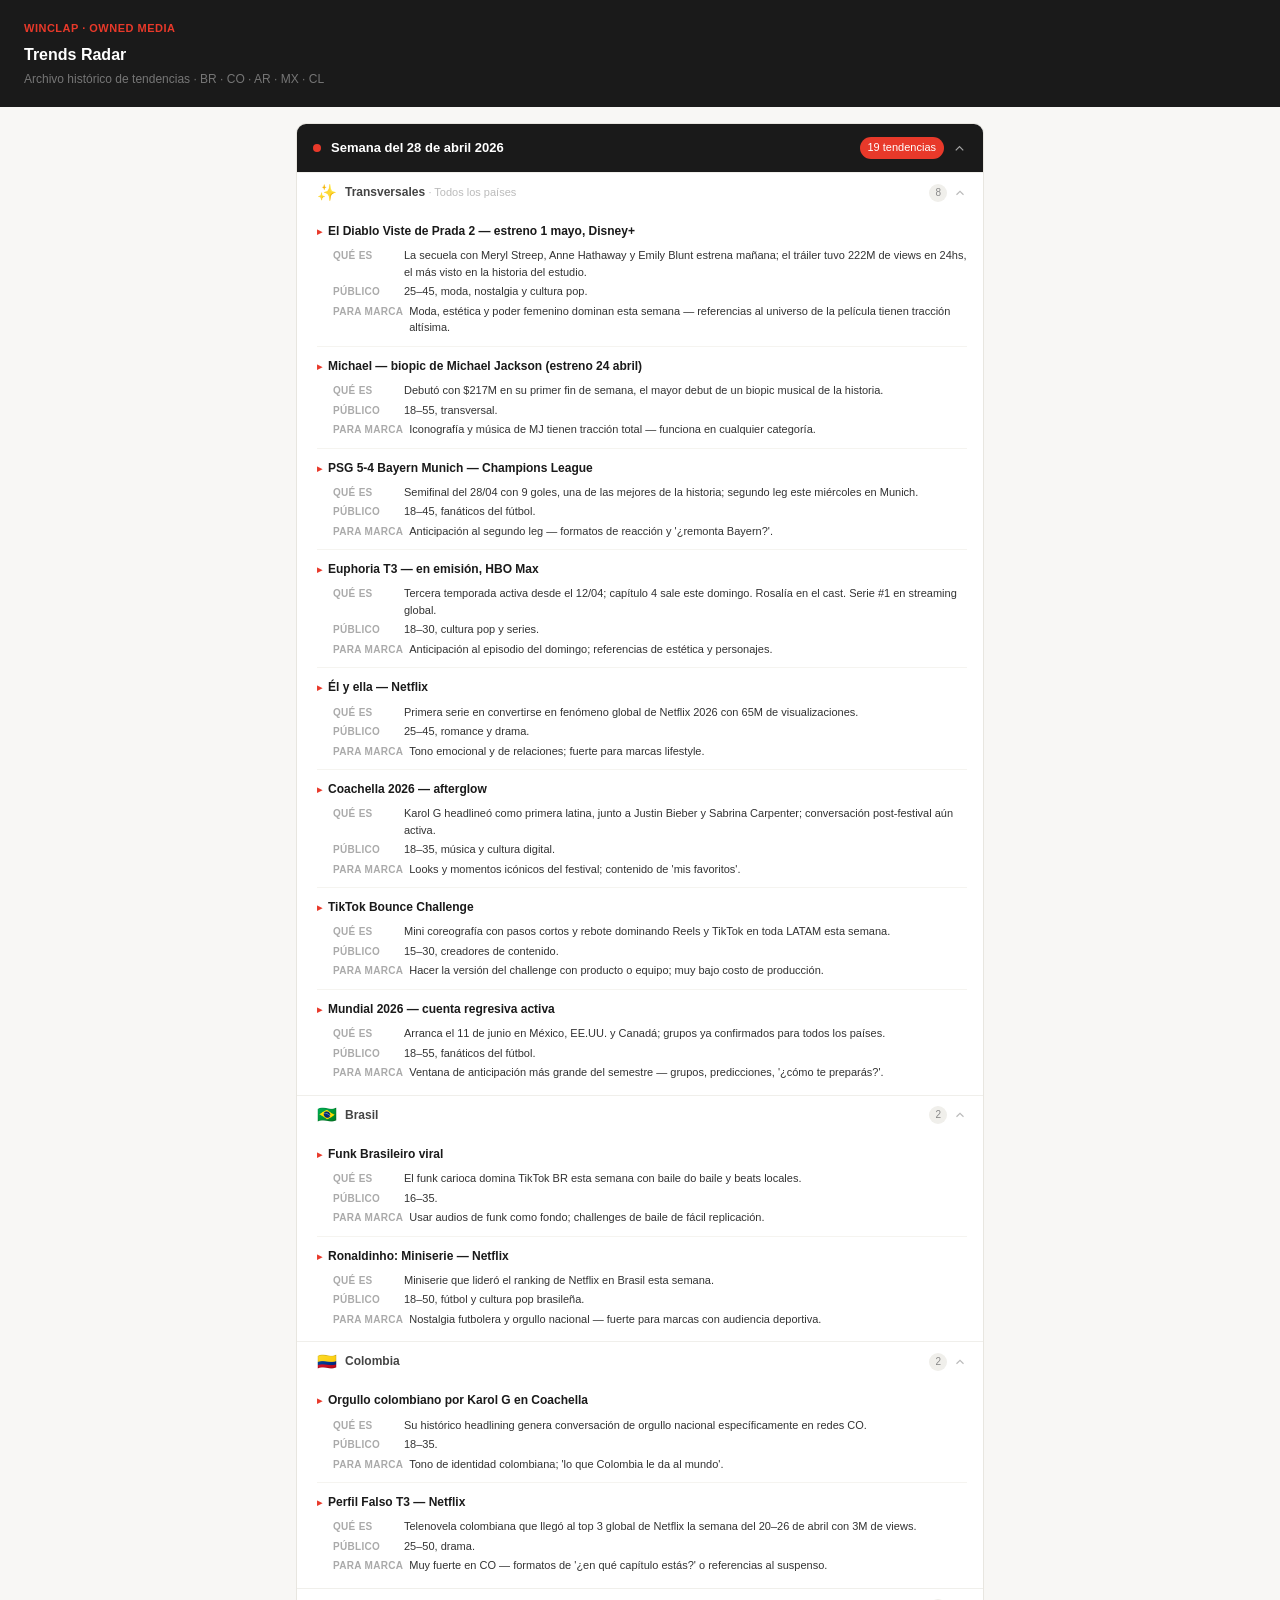
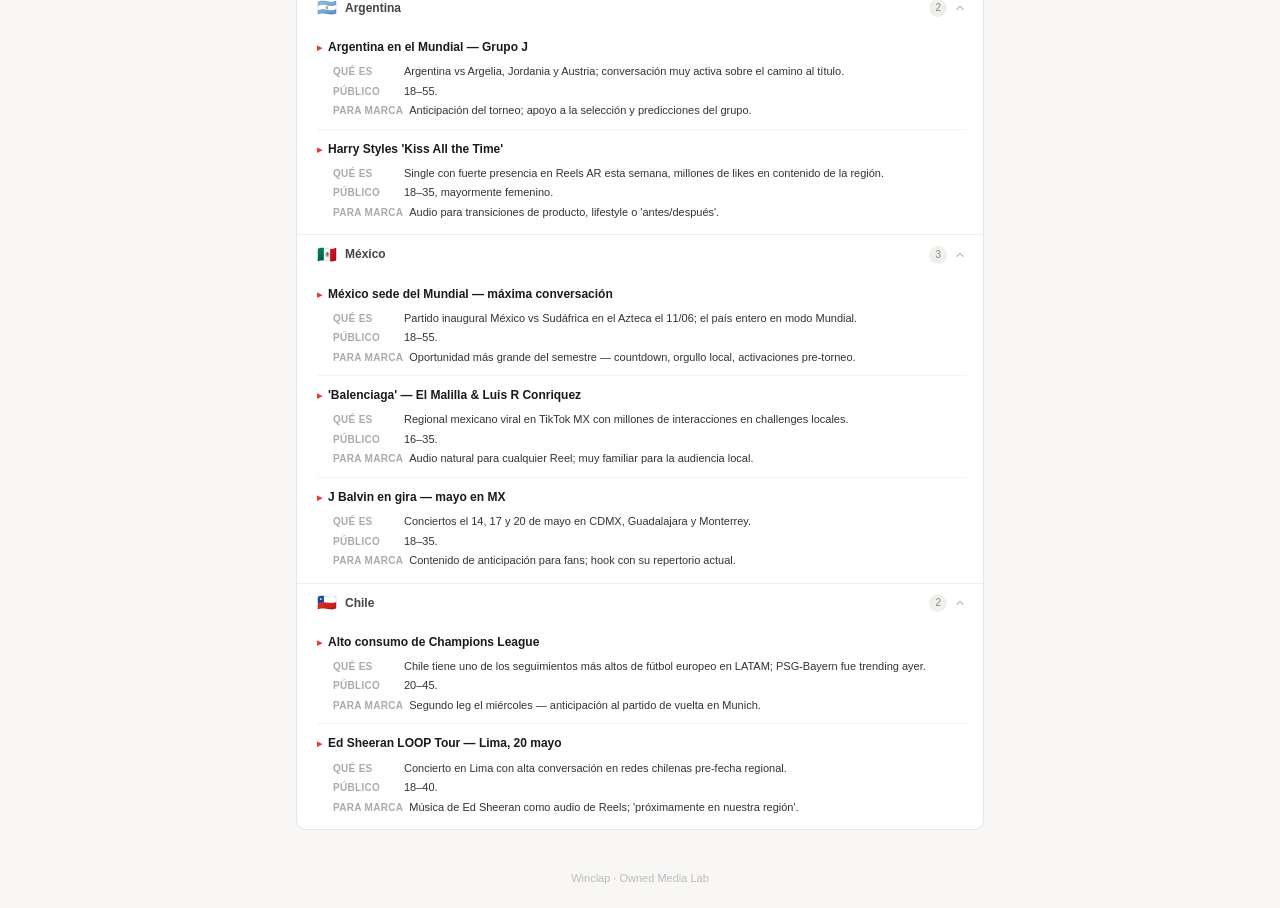
==== index.html @ 4f35e812 "Initial commit via Netlify" ====
<!DOCTYPE html>
<script type="application/json" id="cowork-artifact-meta">
{
  "name": "Owned Media Trends Radar",
  "schemaVersion": 1,
  "description": "Archivo histórico de tendencias culturales semanales por país para el equipo de Owned Media de Winclap. Se acumula semana a semana — la más reciente aparece expandida, las anteriores colapsadas."
}
</script>
<html lang="es">
<head>
<meta charset="UTF-8">
<meta name="viewport" content="width=device-width, initial-scale=1.0">
<title>Owned Media Trends Radar</title>
<style>
:root { color-scheme: light; }
* { box-sizing: border-box; margin: 0; padding: 0; }
body { font-family: -apple-system, BlinkMacSystemFont, 'Segoe UI', sans-serif; background: #f8f7f5; color: #1a1a1a; font-size: 14px; line-height: 1.6; }
.header { background: #1a1a1a; color: #fff; padding: 20px 24px 18px; }
.brand { font-size: 11px; color: #E8392A; font-weight: 600; letter-spacing: 0.5px; text-transform: uppercase; margin-bottom: 4px; }
.header h1 { font-size: 16px; font-weight: 600; }
.header-sub { font-size: 12px; color: rgba(255,255,255,0.4); margin-top: 3px; }
.container { padding: 16px; max-width: 720px; margin: 0 auto; }
.week-block { margin-bottom: 12px; border-radius: 10px; overflow: hidden; border: 1px solid #e8e6e0; background: #fff; }
.week-header { display: flex; align-items: center; justify-content: space-between; padding: 13px 16px; cursor: pointer; user-select: none; gap: 10px; }
.week-header:hover { background: #fafaf8; }
.week-header.latest { background: #1a1a1a; color: #fff; }
.week-header.latest:hover { background: #222; }
.week-left { display: flex; align-items: center; gap: 10px; }
.week-dot { width: 8px; height: 8px; border-radius: 50%; background: #E8392A; flex-shrink: 0; }
.week-dot.old { background: #ccc; }
.week-label { font-size: 13px; font-weight: 600; }
.week-label.old { color: #888; font-weight: 500; }
.week-meta { display: flex; align-items: center; gap: 8px; }
.pill { font-size: 11px; font-weight: 500; padding: 2px 8px; border-radius: 20px; background: #f0efeb; color: #666; white-space: nowrap; }
.pill.red { background: #E8392A; color: #fff; }
.chevron { width: 15px; height: 15px; transition: transform 0.2s ease; flex-shrink: 0; }
.chevron.open { transform: rotate(180deg); }
.week-body { display: none; border-top: 1px solid #f0efeb; }
.week-body.open { display: block; }
.section { border-bottom: 1px solid #f0efeb; }
.section:last-child { border-bottom: none; }
.section-header { display: flex; align-items: center; justify-content: space-between; padding: 10px 16px 10px 20px; cursor: pointer; user-select: none; gap: 10px; }
.section-header:hover { background: #fafaf8; }
.section-left { display: flex; align-items: center; gap: 8px; }
.section-icon { font-size: 16px; line-height: 1; }
.section-title { font-size: 12px; font-weight: 600; color: #444; }
.section-pill { font-size: 10px; font-weight: 500; padding: 1px 6px; border-radius: 20px; background: #f0efeb; color: #888; }
.section-chev { width: 14px; height: 14px; color: #bbb; transition: transform 0.2s ease; }
.section-chev.open { transform: rotate(180deg); }
.section-body { display: none; padding: 0 16px 4px 20px; }
.section-body.open { display: block; }
.trend { padding: 10px 0; border-bottom: 1px solid #f5f4f0; }
.trend:last-child { border-bottom: none; }
.trend-name { font-size: 12px; font-weight: 600; color: #1a1a1a; margin-bottom: 6px; display: flex; align-items: flex-start; gap: 6px; }
.trend-name::before { content: "▸"; color: #E8392A; font-size: 10px; margin-top: 2px; flex-shrink: 0; }
.trend-fields { display: flex; flex-direction: column; gap: 3px; padding-left: 16px; }
.trend-field { font-size: 11px; color: #444; line-height: 1.5; display: flex; gap: 6px; }
.trend-field .lbl { font-weight: 600; color: #aaa; white-space: nowrap; min-width: 65px; font-size: 10px; text-transform: uppercase; letter-spacing: 0.3px; padding-top: 1px; flex-shrink: 0; }
.trend-field .val { color: #333; }
.footer { text-align: center; padding: 12px 16px 20px; color: #bbb; font-size: 11px; }
</style>
</head>
<body>
<div class="header">
  <div class="brand">Winclap · Owned Media</div>
  <h1>Trends Radar</h1>
  <div class="header-sub">Archivo histórico de tendencias · BR · CO · AR · MX · CL</div>
</div>
<div class="container" id="root"></div>
<div class="footer">Winclap · Owned Media Lab</div>
<script>
const WEEKS = [
  {
    id: "2026-04-28",
    label: "Semana del 28 de abril 2026",
    sections: [
      {
        id: "transversal", icon: "✨", title: "Transversales", subtitle: "Todos los países",
        trends: [
          { name: "El Diablo Viste de Prada 2 — estreno 1 mayo, Disney+", que_es: "La secuela con Meryl Streep, Anne Hathaway y Emily Blunt estrena mañana; el tráiler tuvo 222M de views en 24hs, el más visto en la historia del estudio.", publico: "25–45, moda, nostalgia y cultura pop.", para_marca: "Moda, estética y poder femenino dominan esta semana — referencias al universo de la película tienen tracción altísima." },
          { name: "Michael — biopic de Michael Jackson (estreno 24 abril)", que_es: "Debutó con $217M en su primer fin de semana, el mayor debut de un biopic musical de la historia.", publico: "18–55, transversal.", para_marca: "Iconografía y música de MJ tienen tracción total — funciona en cualquier categoría." },
          { name: "PSG 5-4 Bayern Munich — Champions League", que_es: "Semifinal del 28/04 con 9 goles, una de las mejores de la historia; segundo leg este miércoles en Munich.", publico: "18–45, fanáticos del fútbol.", para_marca: "Anticipación al segundo leg — formatos de reacción y '¿remonta Bayern?'." },
          { name: "Euphoria T3 — en emisión, HBO Max", que_es: "Tercera temporada activa desde el 12/04; capítulo 4 sale este domingo. Rosalía en el cast. Serie #1 en streaming global.", publico: "18–30, cultura pop y series.", para_marca: "Anticipación al episodio del domingo; referencias de estética y personajes." },
          { name: "Él y ella — Netflix", que_es: "Primera serie en convertirse en fenómeno global de Netflix 2026 con 65M de visualizaciones.", publico: "25–45, romance y drama.", para_marca: "Tono emocional y de relaciones; fuerte para marcas lifestyle." },
          { name: "Coachella 2026 — afterglow", que_es: "Karol G headlineó como primera latina, junto a Justin Bieber y Sabrina Carpenter; conversación post-festival aún activa.", publico: "18–35, música y cultura digital.", para_marca: "Looks y momentos icónicos del festival; contenido de 'mis favoritos'." },
          { name: "TikTok Bounce Challenge", que_es: "Mini coreografía con pasos cortos y rebote dominando Reels y TikTok en toda LATAM esta semana.", publico: "15–30, creadores de contenido.", para_marca: "Hacer la versión del challenge con producto o equipo; muy bajo costo de producción." },
          { name: "Mundial 2026 — cuenta regresiva activa", que_es: "Arranca el 11 de junio en México, EE.UU. y Canadá; grupos ya confirmados para todos los países.", publico: "18–55, fanáticos del fútbol.", para_marca: "Ventana de anticipación más grande del semestre — grupos, predicciones, '¿cómo te preparás?'." }
        ]
      },
      {
        id: "br", icon: "🇧🇷", title: "Brasil",
        trends: [
          { name: "Funk Brasileiro viral", que_es: "El funk carioca domina TikTok BR esta semana con baile do baile y beats locales.", publico: "16–35.", para_marca: "Usar audios de funk como fondo; challenges de baile de fácil replicación." },
          { name: "Ronaldinho: Miniserie — Netflix", que_es: "Miniserie que lideró el ranking de Netflix en Brasil esta semana.", publico: "18–50, fútbol y cultura pop brasileña.", para_marca: "Nostalgia futbolera y orgullo nacional — fuerte para marcas con audiencia deportiva." }
        ]
      },
      {
        id: "co", icon: "🇨🇴", title: "Colombia",
        trends: [
          { name: "Orgullo colombiano por Karol G en Coachella", que_es: "Su histórico headlining genera conversación de orgullo nacional específicamente en redes CO.", publico: "18–35.", para_marca: "Tono de identidad colombiana; 'lo que Colombia le da al mundo'." },
          { name: "Perfil Falso T3 — Netflix", que_es: "Telenovela colombiana que llegó al top 3 global de Netflix la semana del 20–26 de abril con 3M de views.", publico: "25–50, drama.", para_marca: "Muy fuerte en CO — formatos de '¿en qué capítulo estás?' o referencias al suspenso." }
        ]
      },
      {
        id: "ar", icon: "🇦🇷", title: "Argentina",
        trends: [
          { name: "Argentina en el Mundial — Grupo J", que_es: "Argentina vs Argelia, Jordania y Austria; conversación muy activa sobre el camino al título.", publico: "18–55.", para_marca: "Anticipación del torneo; apoyo a la selección y predicciones del grupo." },
          { name: "Harry Styles 'Kiss All the Time'", que_es: "Single con fuerte presencia en Reels AR esta semana, millones de likes en contenido de la región.", publico: "18–35, mayormente femenino.", para_marca: "Audio para transiciones de producto, lifestyle o 'antes/después'." }
        ]
      },
      {
        id: "mx", icon: "🇲🇽", title: "México",
        trends: [
          { name: "México sede del Mundial — máxima conversación", que_es: "Partido inaugural México vs Sudáfrica en el Azteca el 11/06; el país entero en modo Mundial.", publico: "18–55.", para_marca: "Oportunidad más grande del semestre — countdown, orgullo local, activaciones pre-torneo." },
          { name: "'Balenciaga' — El Malilla & Luis R Conriquez", que_es: "Regional mexicano viral en TikTok MX con millones de interacciones en challenges locales.", publico: "16–35.", para_marca: "Audio natural para cualquier Reel; muy familiar para la audiencia local." },
          { name: "J Balvin en gira — mayo en MX", que_es: "Conciertos el 14, 17 y 20 de mayo en CDMX, Guadalajara y Monterrey.", publico: "18–35.", para_marca: "Contenido de anticipación para fans; hook con su repertorio actual." }
        ]
      },
      {
        id: "cl", icon: "🇨🇱", title: "Chile",
        trends: [
          { name: "Alto consumo de Champions League", que_es: "Chile tiene uno de los seguimientos más altos de fútbol europeo en LATAM; PSG-Bayern fue trending ayer.", publico: "20–45.", para_marca: "Segundo leg el miércoles — anticipación al partido de vuelta en Munich." },
          { name: "Ed Sheeran LOOP Tour — Lima, 20 mayo", que_es: "Concierto en Lima con alta conversación en redes chilenas pre-fecha regional.", publico: "18–40.", para_marca: "Música de Ed Sheeran como audio de Reels; 'próximamente en nuestra región'." }
        ]
      }
    ]
  }
];

function countTrends(week) {
  return week.sections.reduce((sum, s) => sum + s.trends.length, 0);
}

function renderTrend(t) {
  return `<div class="trend">
    <div class="trend-name">${t.name}</div>
    <div class="trend-fields">
      <div class="trend-field"><span class="lbl">Qué es</span><span class="val">${t.que_es}</span></div>
      <div class="trend-field"><span class="lbl">Público</span><span class="val">${t.publico}</span></div>
      <div class="trend-field"><span class="lbl">Para marca</span><span class="val">${t.para_marca}</span></div>
    </div>
  </div>`;
}

function renderSection(s, wid, isLatest) {
  const sid = `s-${wid}-${s.id}`;
  const openByDefault = isLatest;
  return `<div class="section">
    <div class="section-header" onclick="toggleSec('${sid}')">
      <div class="section-left">
        <span class="section-icon">${s.icon}</span>
        <span class="section-title">${s.title}${s.subtitle ? ' <span style="color:#bbb;font-weight:400;font-size:11px">· ' + s.subtitle + '</span>' : ''}</span>
      </div>
      <div style="display:flex;align-items:center;gap:6px">
        <span class="section-pill">${s.trends.length}</span>
        <svg class="section-chev${openByDefault ? ' open' : ''}" id="sc-${sid}" viewBox="0 0 24 24" fill="none" stroke="currentColor" stroke-width="2"><polyline points="6 9 12 15 18 9"/></svg>
      </div>
    </div>
    <div class="section-body${openByDefault ? ' open' : ''}" id="sb-${sid}">${s.trends.map(renderTrend).join('')}</div>
  </div>`;
}

function renderWeek(week, isLatest) {
  const total = countTrends(week);
  const wid = week.id;
  return `<div class="week-block">
    <div class="week-header${isLatest ? ' latest' : ''}" onclick="toggleWeek('${wid}')">
      <div class="week-left">
        <div class="week-dot${isLatest ? '' : ' old'}"></div>
        <span class="week-label${isLatest ? '' : ' old'}">${week.label}</span>
      </div>
      <div class="week-meta">
        <span class="pill${isLatest ? ' red' : ''}">${total} tendencias</span>
        <svg class="chevron${isLatest ? ' open' : ''}" id="wc-${wid}" viewBox="0 0 24 24" fill="none" stroke="currentColor" stroke-width="2" style="color:${isLatest ? 'rgba(255,255,255,0.6)' : '#aaa'}"><polyline points="6 9 12 15 18 9"/></svg>
      </div>
    </div>
    <div class="week-body${isLatest ? ' open' : ''}" id="wb-${wid}">
      ${week.sections.map(s => renderSection(s, wid, isLatest)).join('')}
    </div>
  </div>`;
}

document.getElementById('root').innerHTML = WEEKS.map((w, i) => renderWeek(w, i === 0)).join('');

function toggleWeek(wid) {
  const body = document.getElementById('wb-' + wid);
  const chev = document.getElementById('wc-' + wid);
  const isOpen = body.classList.contains('open');
  body.classList.toggle('open', !isOpen);
  chev.classList.toggle('open', !isOpen);
}

function toggleSec(sid) {
  const body = document.getElementById('sb-' + sid);
  const chev = document.getElementById('sc-' + sid);
  const isOpen = body.classList.contains('open');
  body.classList.toggle('open', !isOpen);
  chev.classList.toggle('open', !isOpen);
}
</script>
</body>
</html>
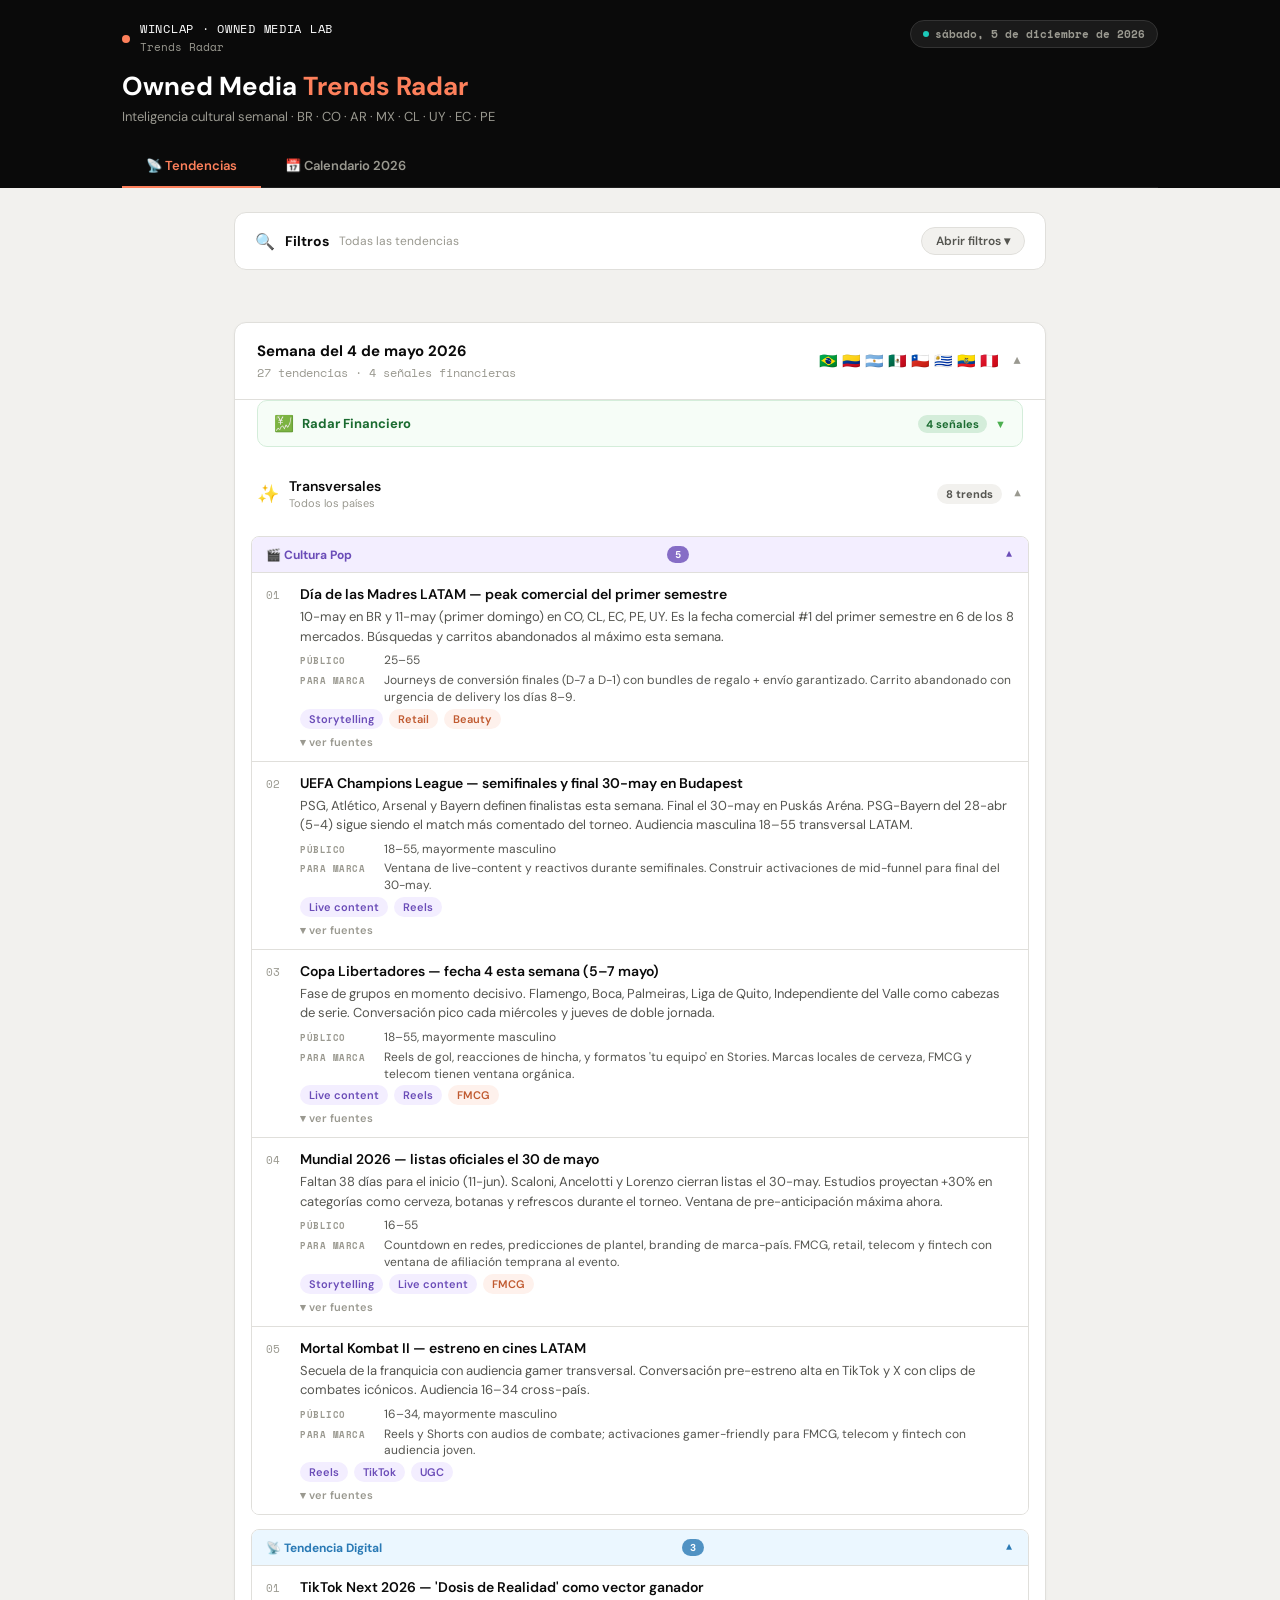
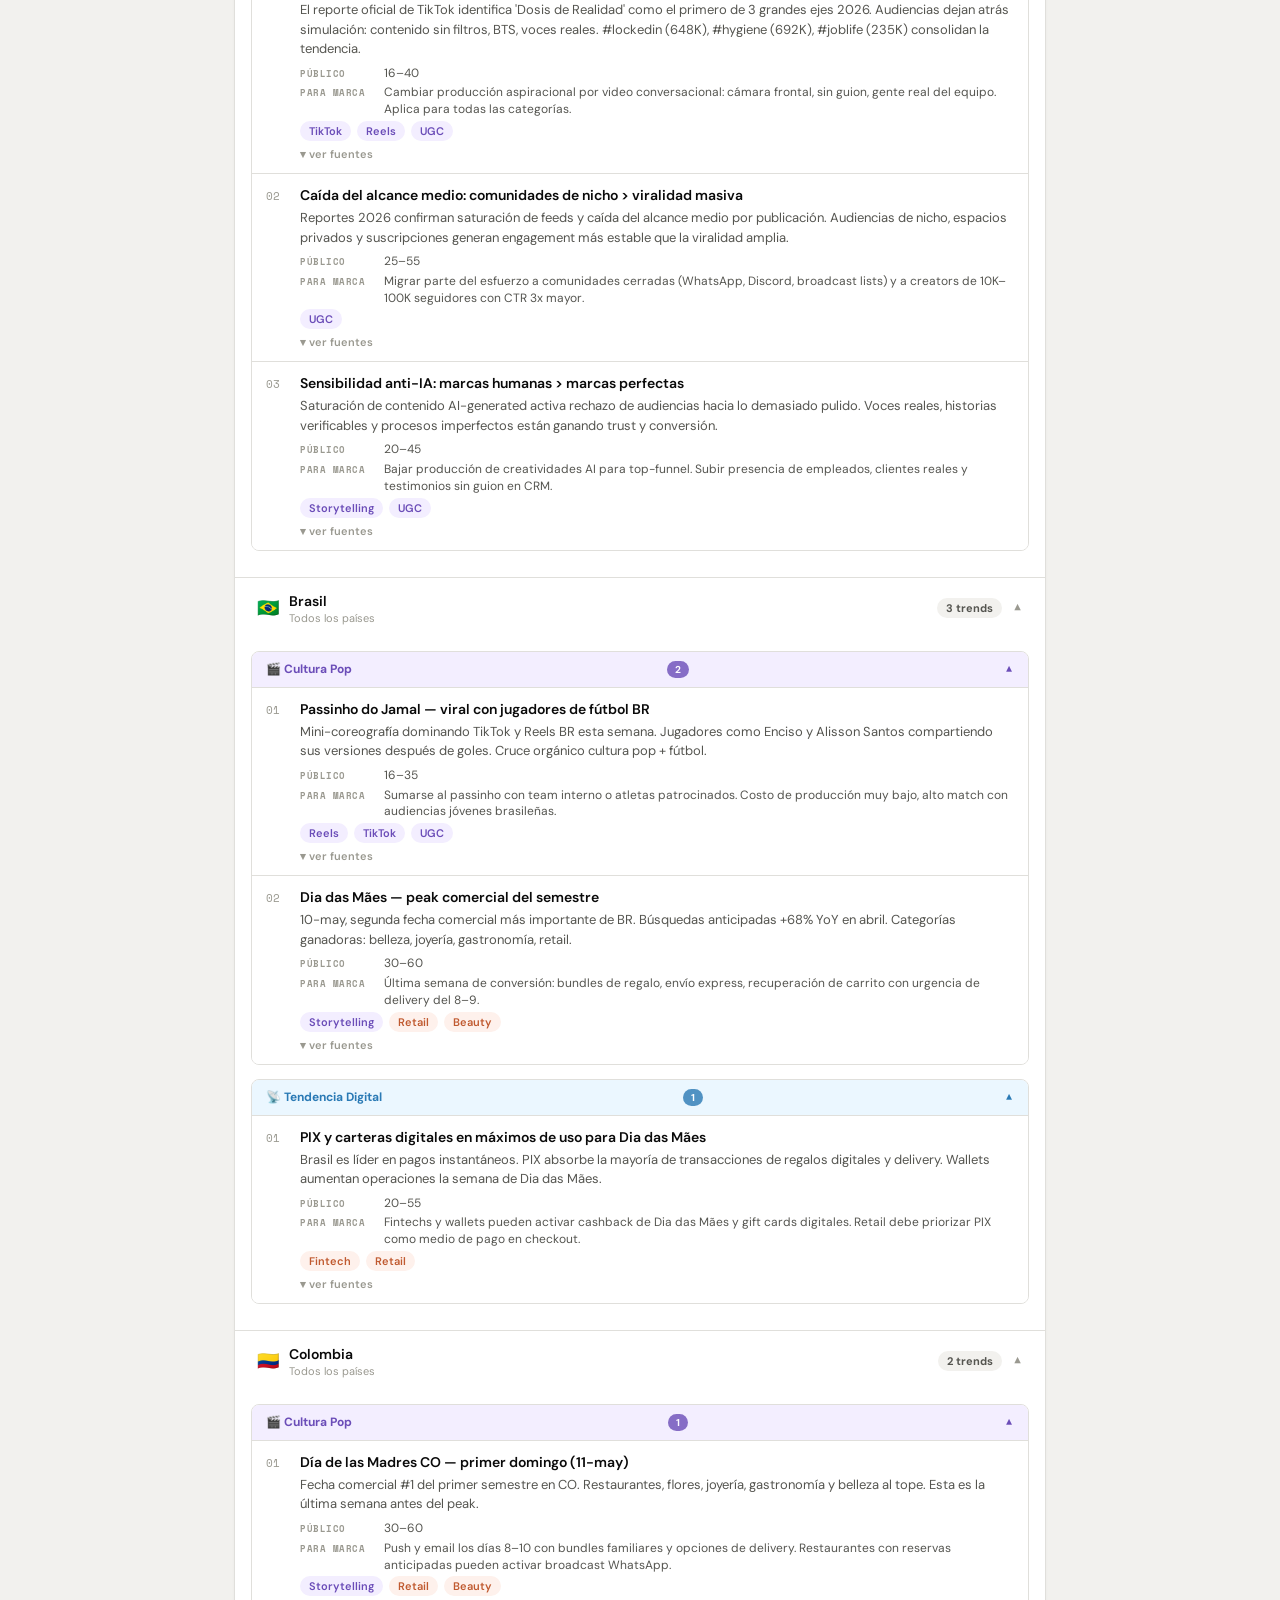
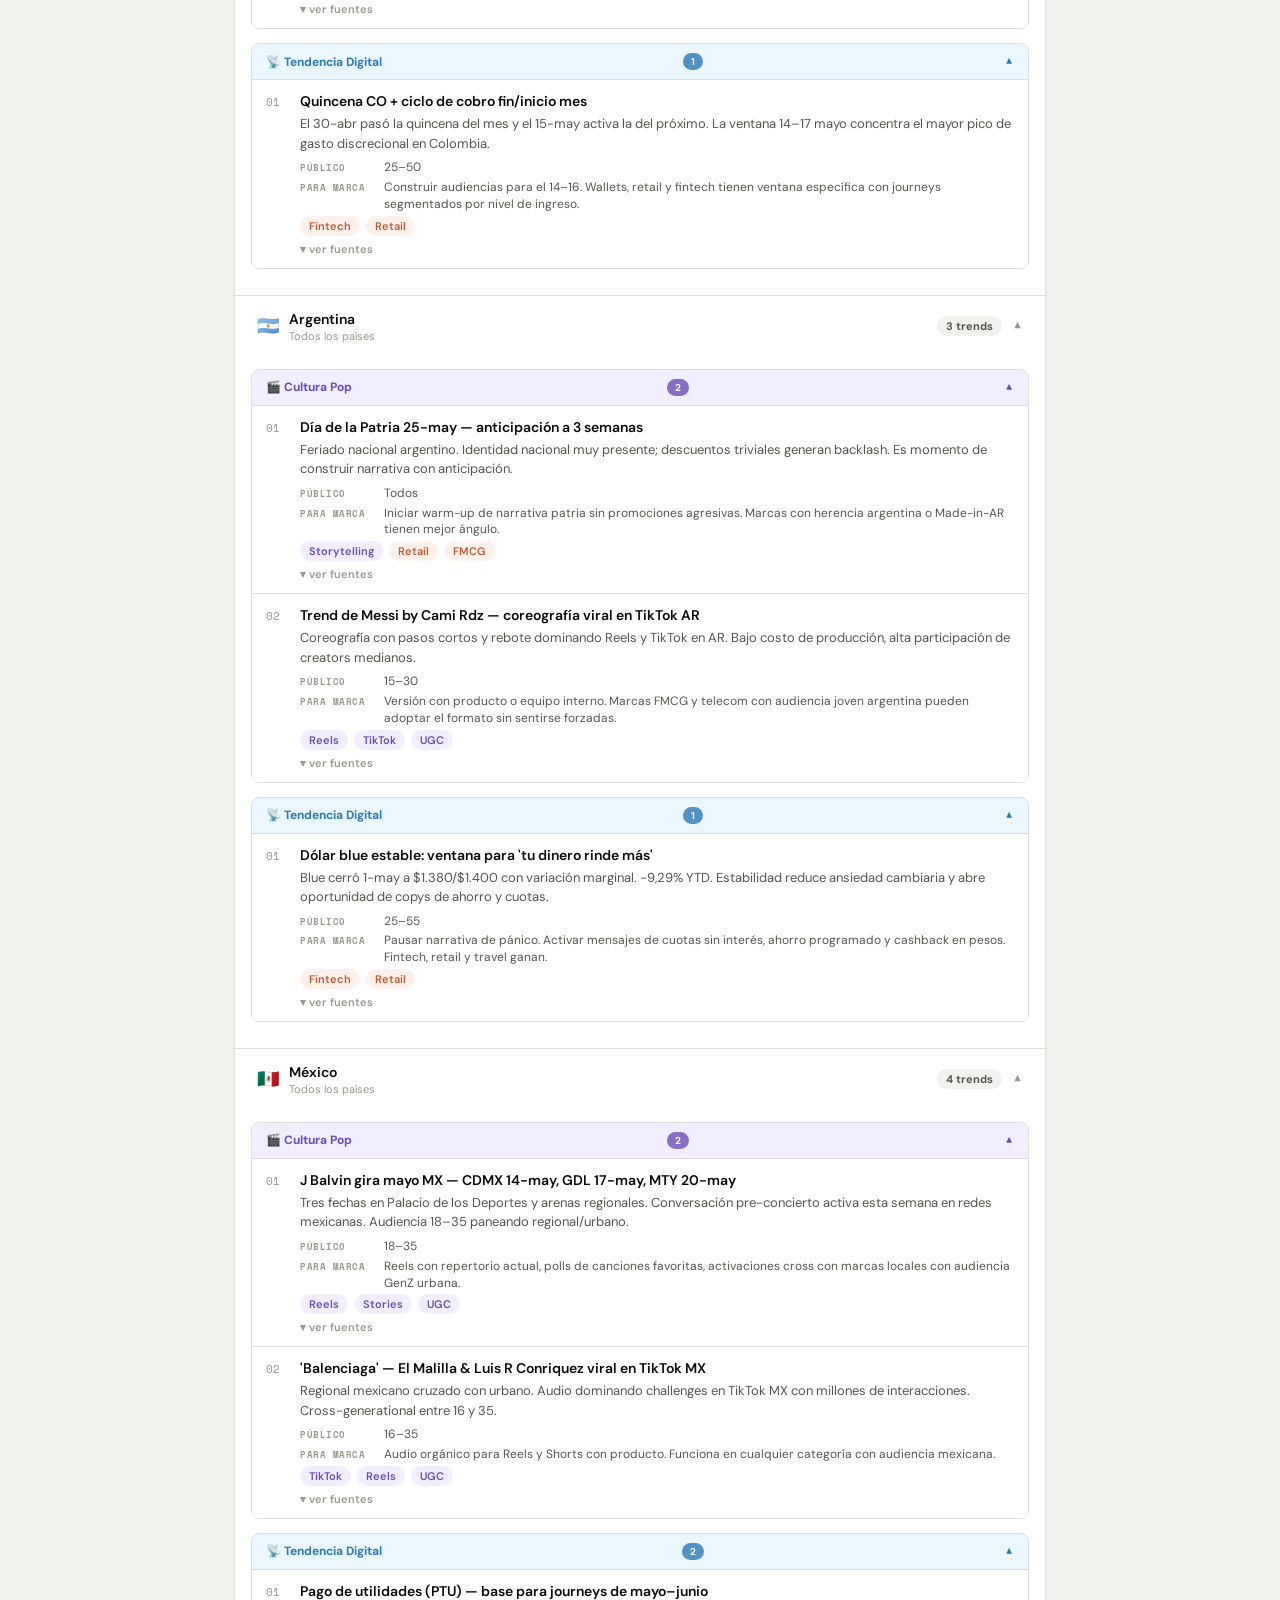
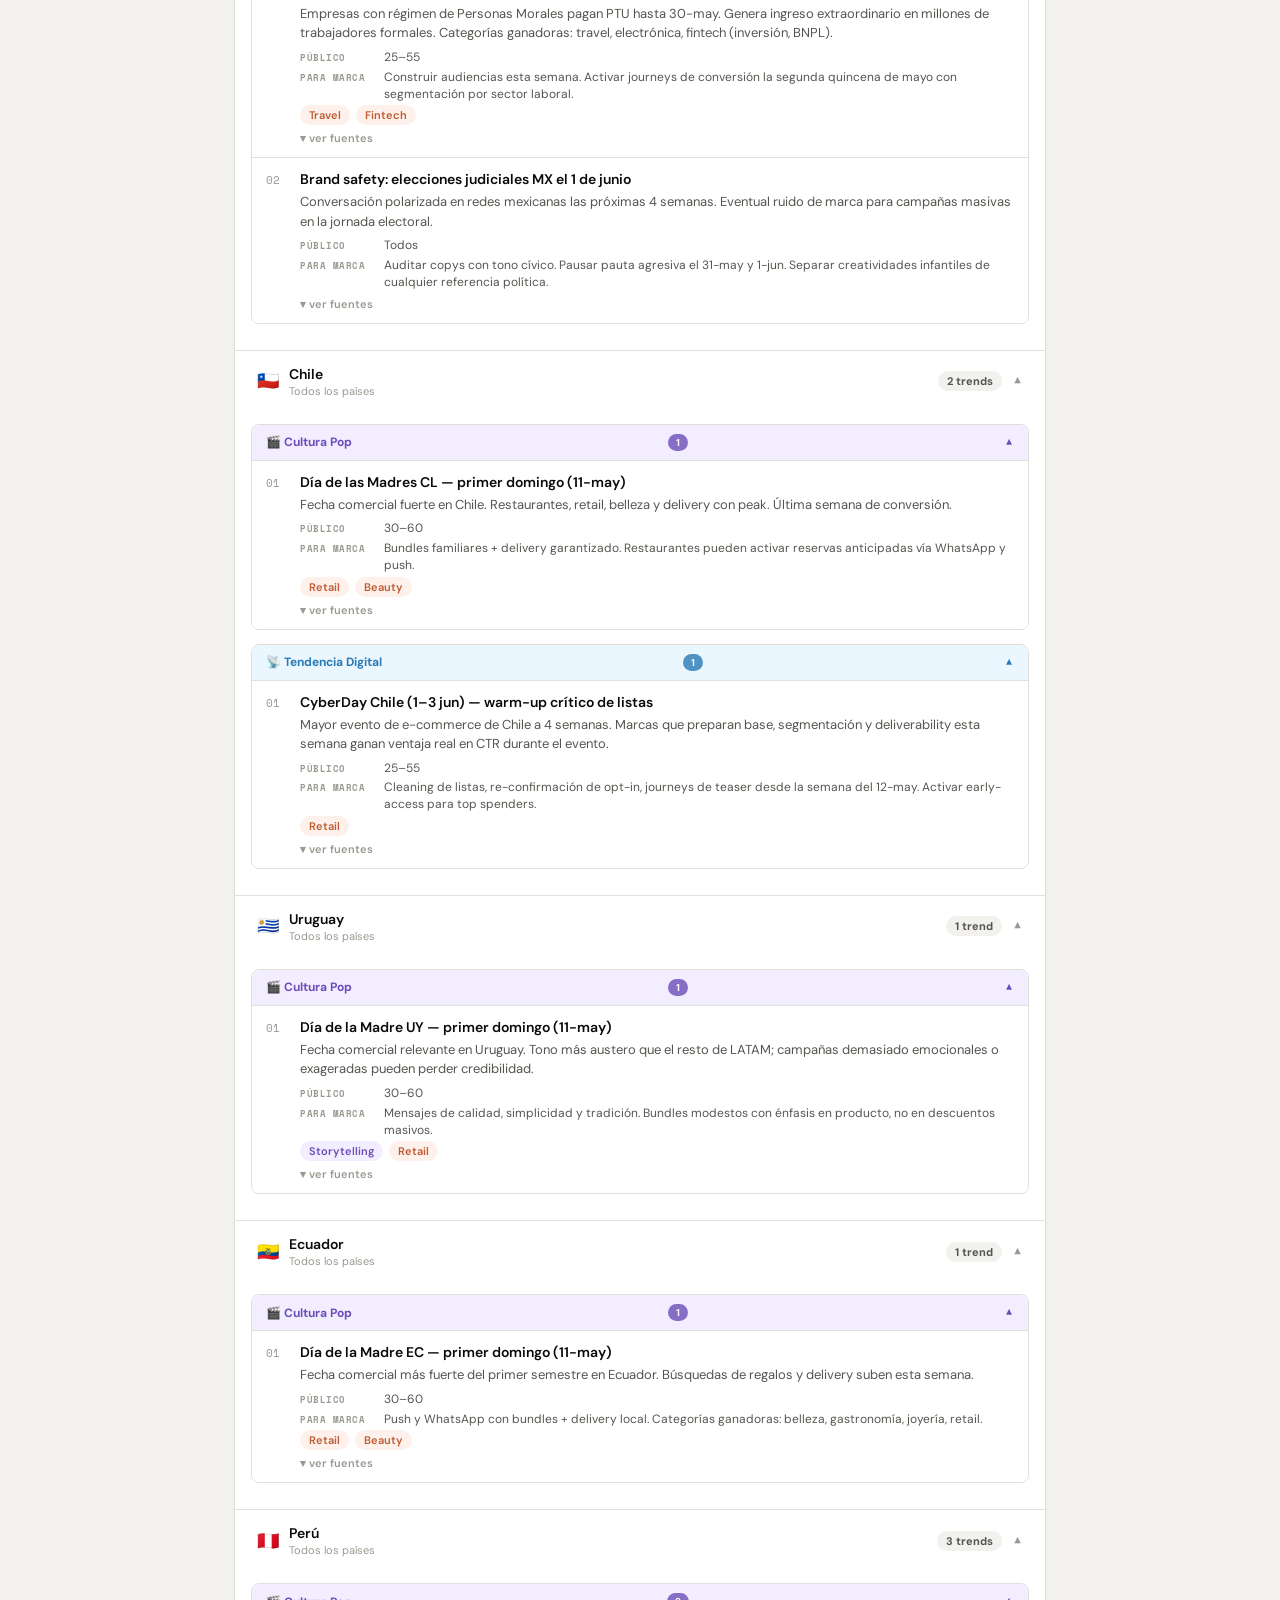
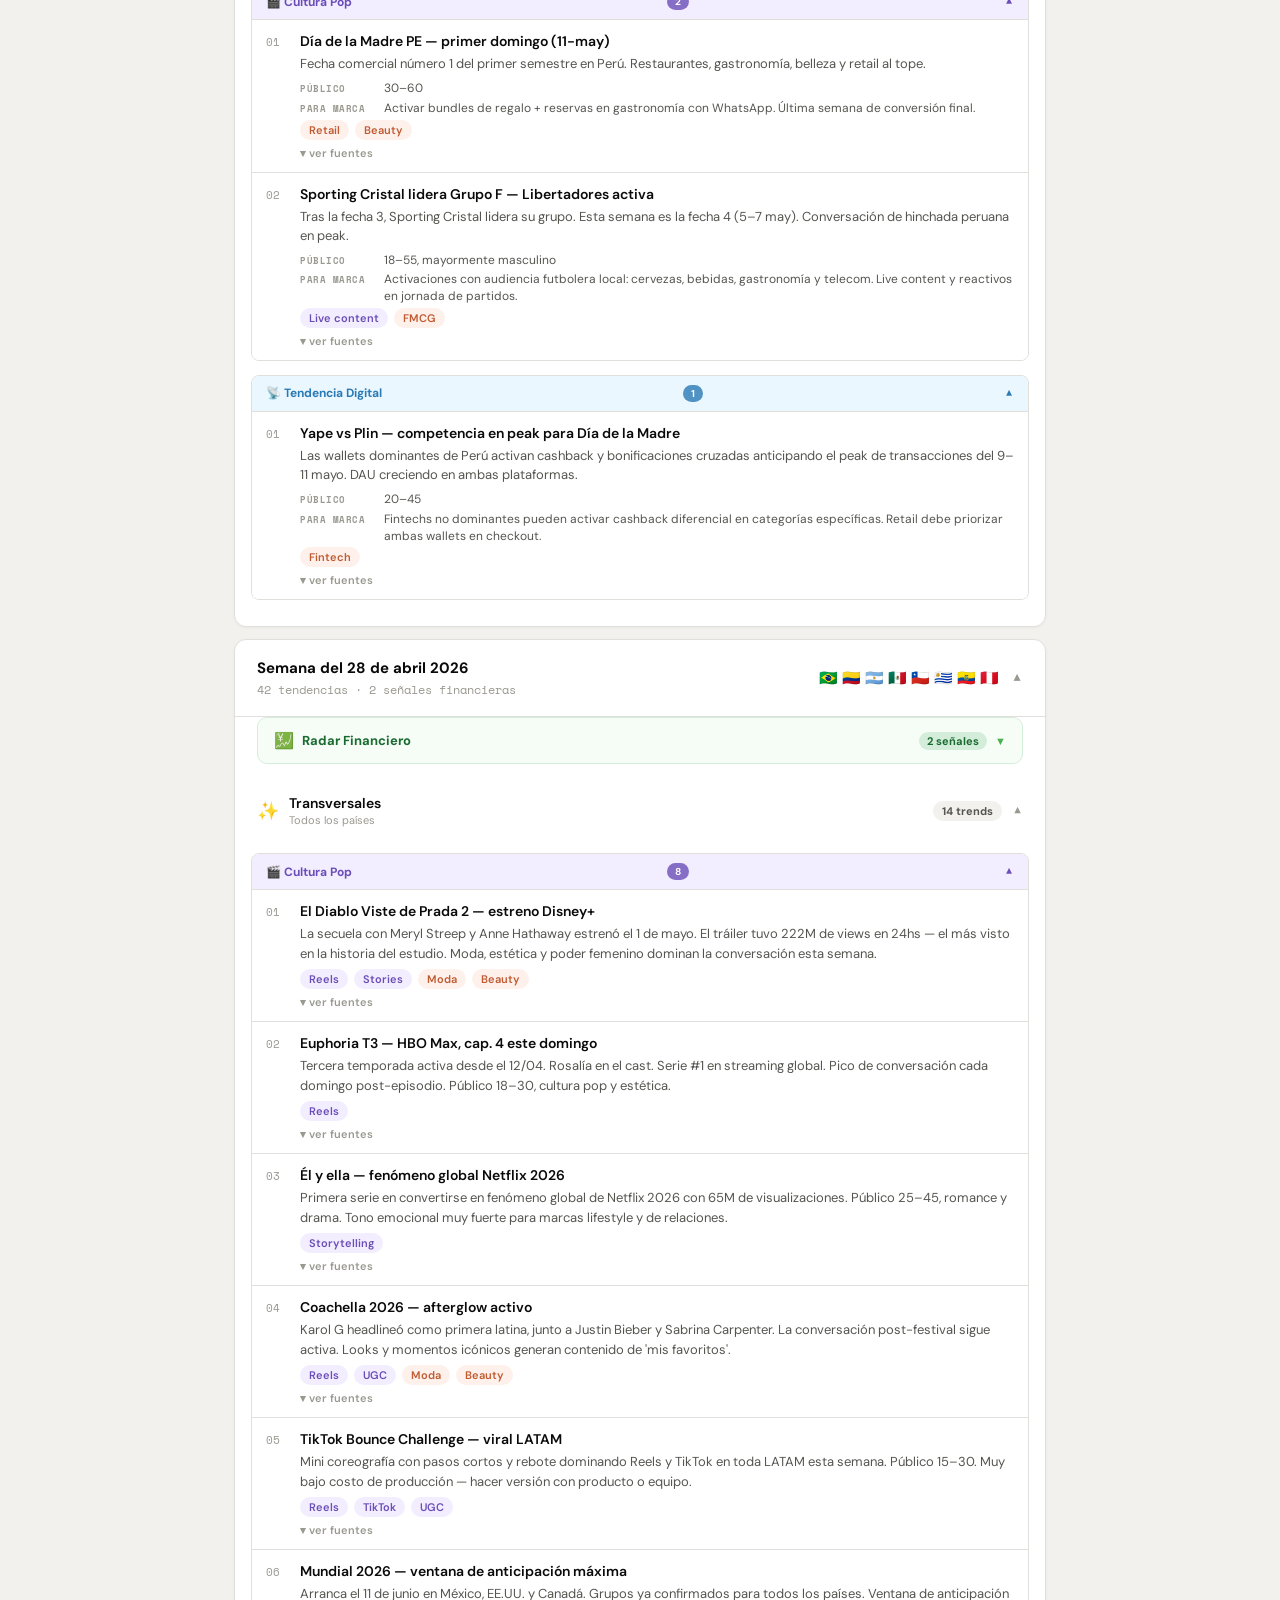
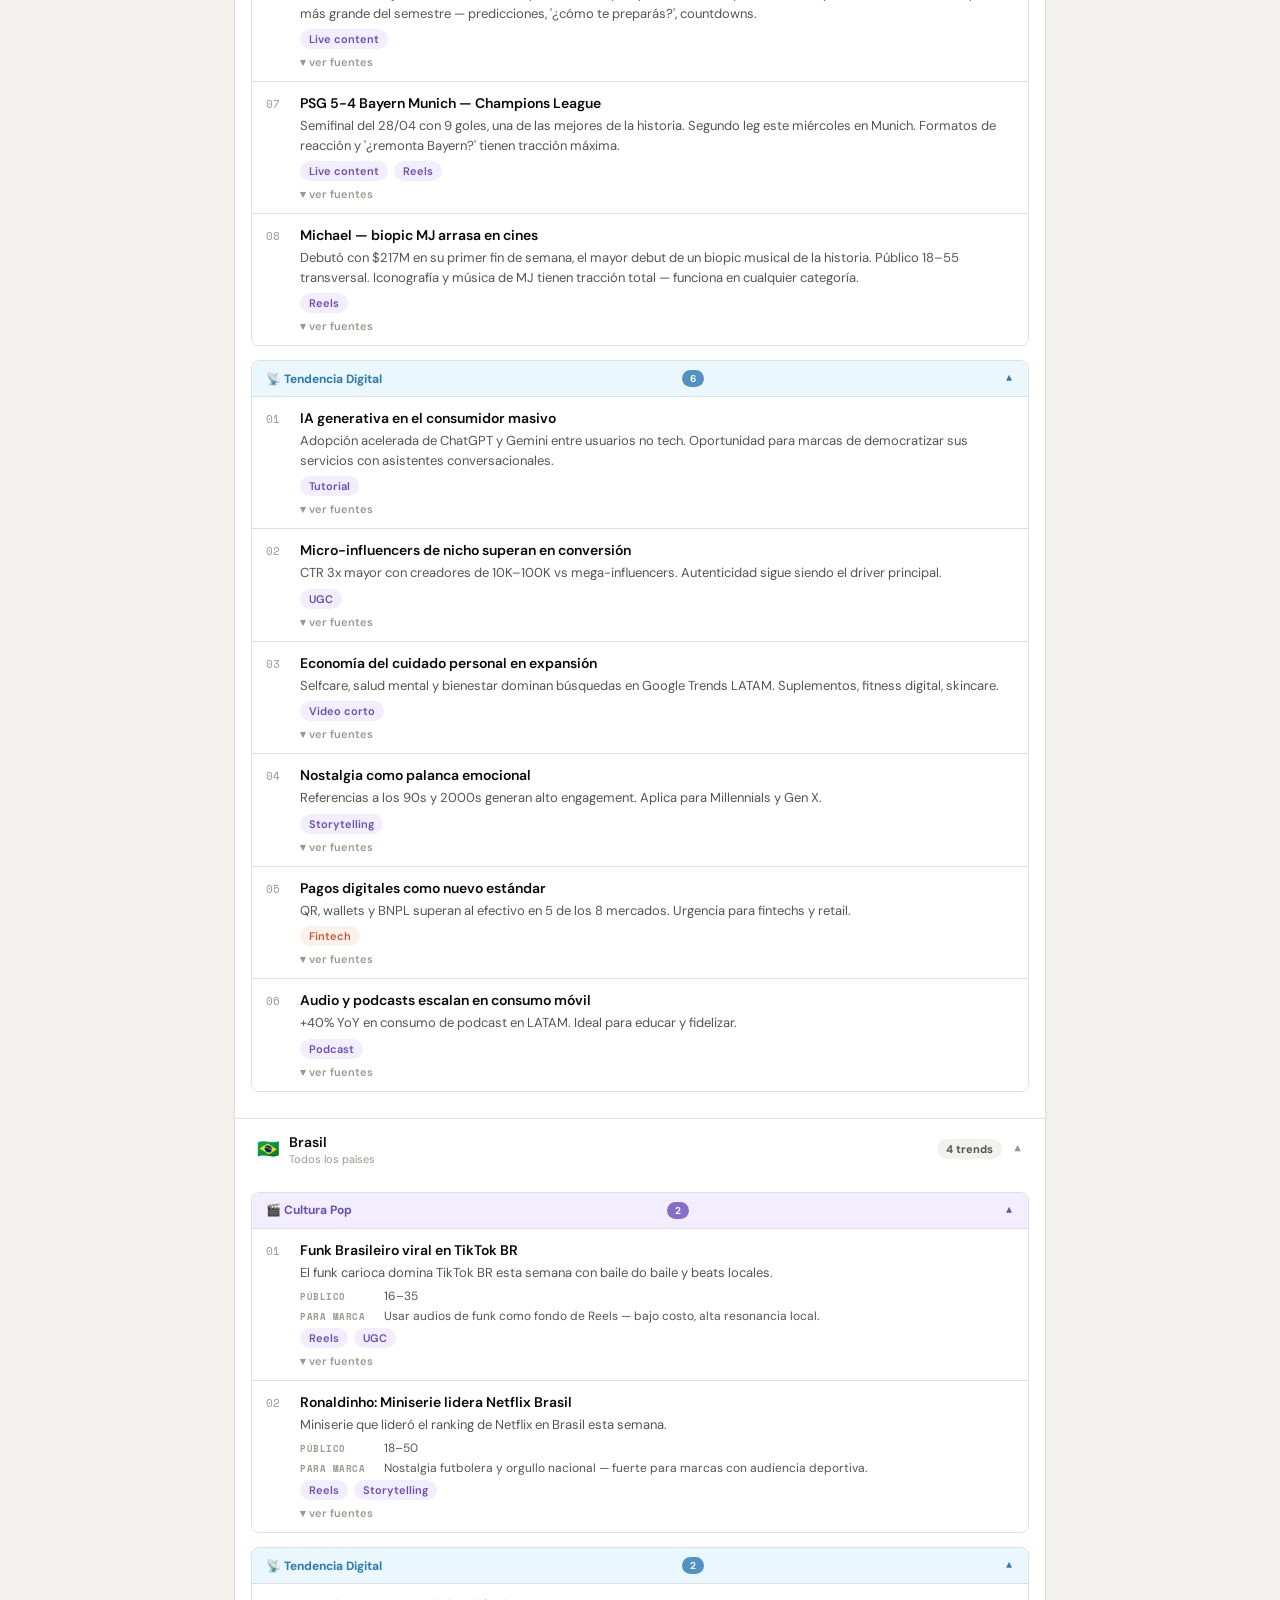
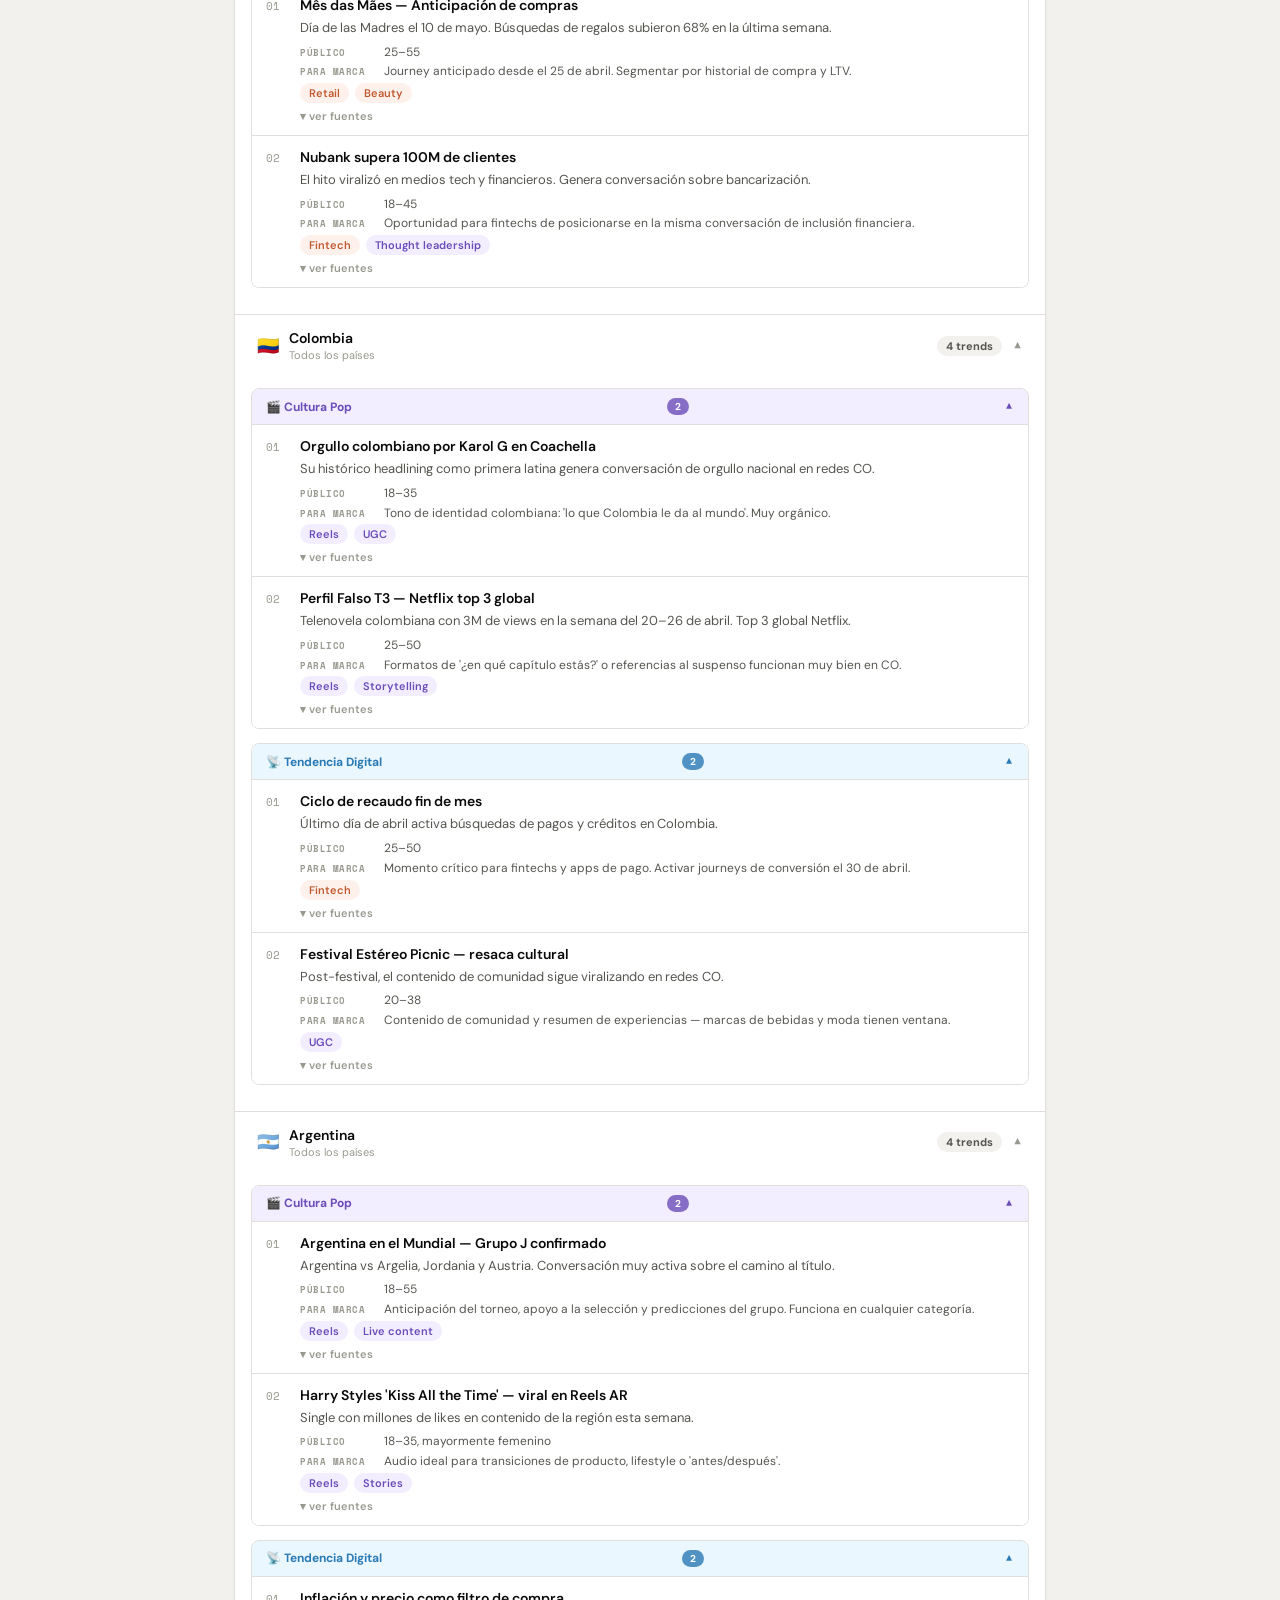
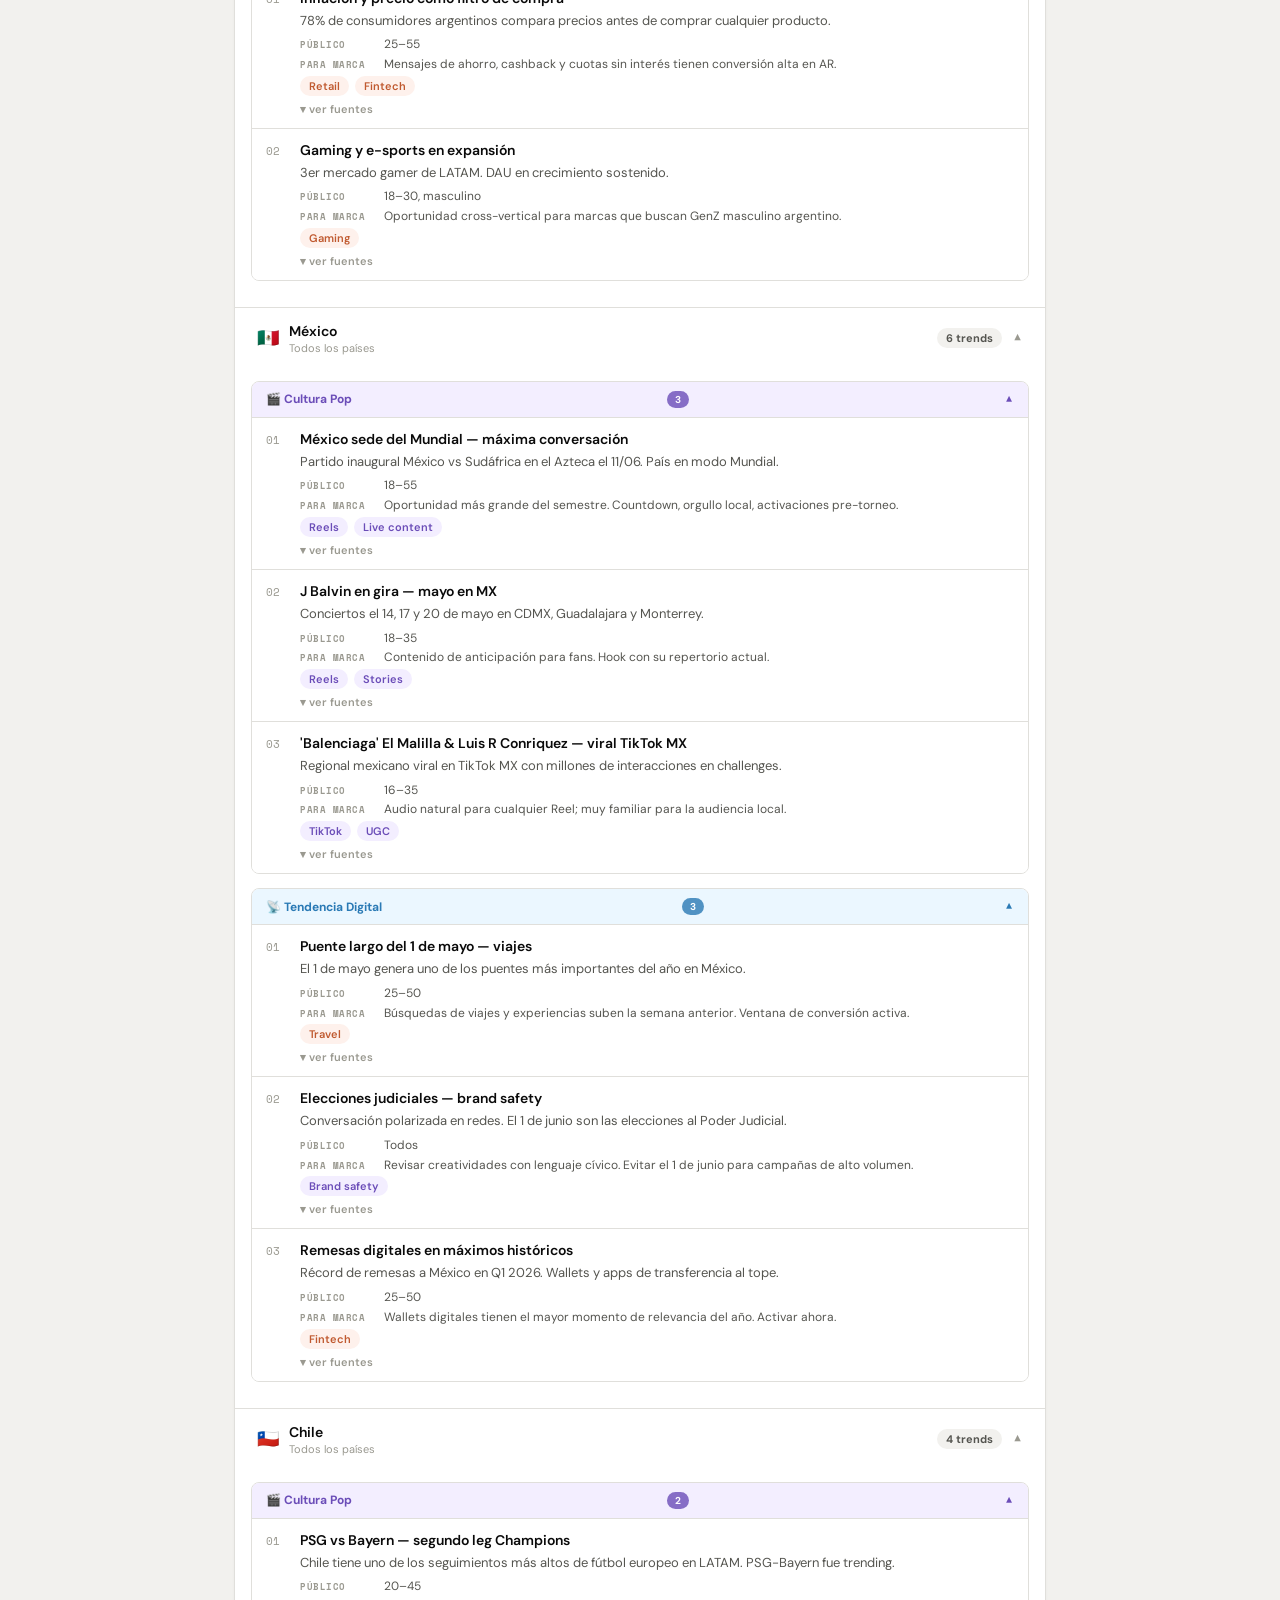
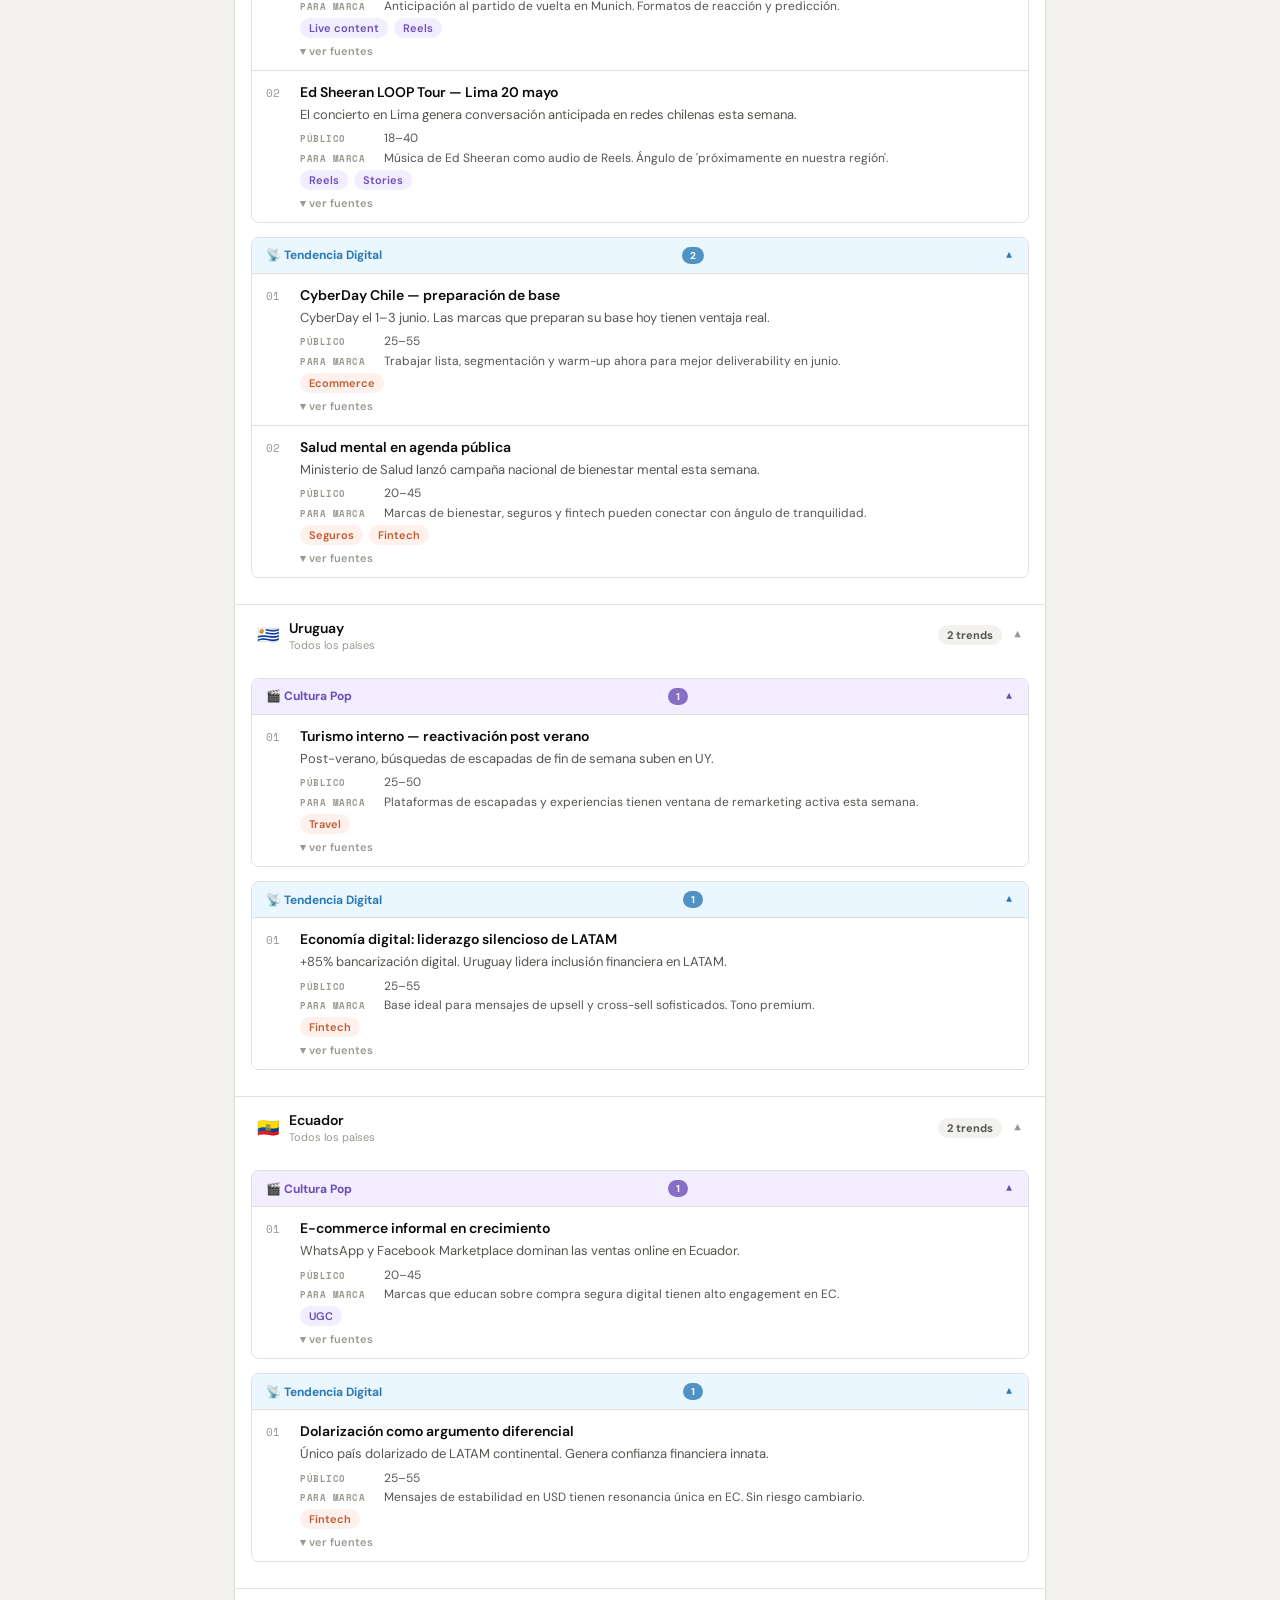
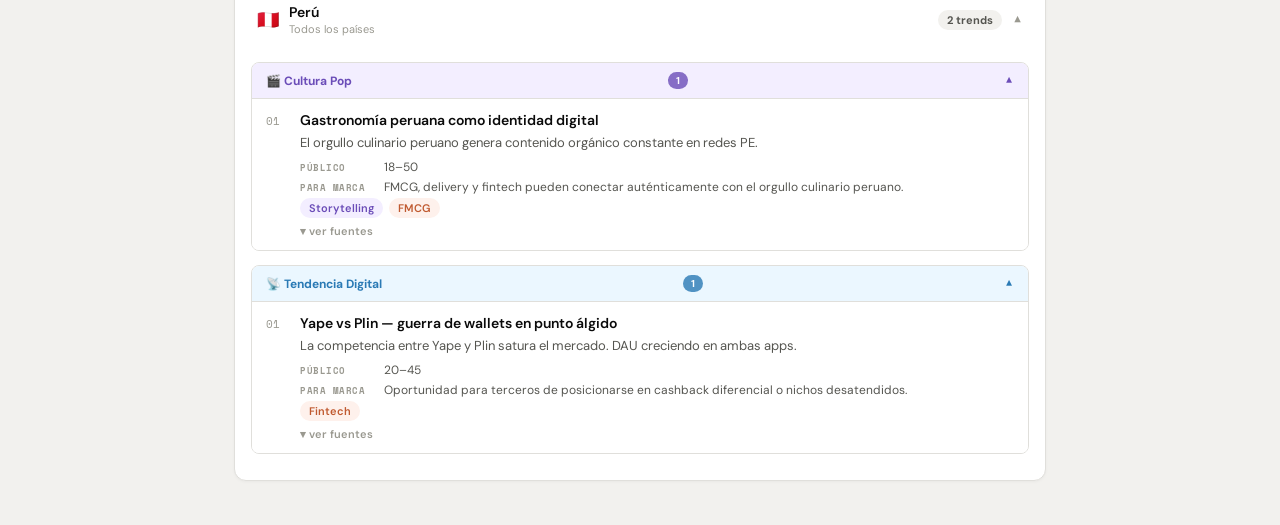
==== commit 4595d12f: "Weekly trends update - 2026-05-02" ====
--- a/index.html
+++ b/index.html
@@ -1,202 +1,2161 @@
 <!DOCTYPE html>
-<script type="application/json" id="cowork-artifact-meta">
-{
-  "name": "Owned Media Trends Radar",
-  "schemaVersion": 1,
-  "description": "Archivo histórico de tendencias culturales semanales por país para el equipo de Owned Media de Winclap. Se acumula semana a semana — la más reciente aparece expandida, las anteriores colapsadas."
-}
-</script>
 <html lang="es">
 <head>
 <meta charset="UTF-8">
 <meta name="viewport" content="width=device-width, initial-scale=1.0">
-<title>Owned Media Trends Radar</title>
+<title>Owned Media Trends Radar — Winclap</title>
+<link href="https://fonts.googleapis.com/css2?family=Space+Mono:wght@400;700&family=DM+Sans:wght@300;400;500;600;700&display=swap" rel="stylesheet">
 <style>
-:root { color-scheme: light; }
-* { box-sizing: border-box; margin: 0; padding: 0; }
-body { font-family: -apple-system, BlinkMacSystemFont, 'Segoe UI', sans-serif; background: #f8f7f5; color: #1a1a1a; font-size: 14px; line-height: 1.6; }
-.header { background: #1a1a1a; color: #fff; padding: 20px 24px 18px; }
-.brand { font-size: 11px; color: #E8392A; font-weight: 600; letter-spacing: 0.5px; text-transform: uppercase; margin-bottom: 4px; }
-.header h1 { font-size: 16px; font-weight: 600; }
-.header-sub { font-size: 12px; color: rgba(255,255,255,0.4); margin-top: 3px; }
-.container { padding: 16px; max-width: 720px; margin: 0 auto; }
-.week-block { margin-bottom: 12px; border-radius: 10px; overflow: hidden; border: 1px solid #e8e6e0; background: #fff; }
-.week-header { display: flex; align-items: center; justify-content: space-between; padding: 13px 16px; cursor: pointer; user-select: none; gap: 10px; }
-.week-header:hover { background: #fafaf8; }
-.week-header.latest { background: #1a1a1a; color: #fff; }
-.week-header.latest:hover { background: #222; }
-.week-left { display: flex; align-items: center; gap: 10px; }
-.week-dot { width: 8px; height: 8px; border-radius: 50%; background: #E8392A; flex-shrink: 0; }
-.week-dot.old { background: #ccc; }
-.week-label { font-size: 13px; font-weight: 600; }
-.week-label.old { color: #888; font-weight: 500; }
-.week-meta { display: flex; align-items: center; gap: 8px; }
-.pill { font-size: 11px; font-weight: 500; padding: 2px 8px; border-radius: 20px; background: #f0efeb; color: #666; white-space: nowrap; }
-.pill.red { background: #E8392A; color: #fff; }
-.chevron { width: 15px; height: 15px; transition: transform 0.2s ease; flex-shrink: 0; }
-.chevron.open { transform: rotate(180deg); }
-.week-body { display: none; border-top: 1px solid #f0efeb; }
-.week-body.open { display: block; }
-.section { border-bottom: 1px solid #f0efeb; }
-.section:last-child { border-bottom: none; }
-.section-header { display: flex; align-items: center; justify-content: space-between; padding: 10px 16px 10px 20px; cursor: pointer; user-select: none; gap: 10px; }
-.section-header:hover { background: #fafaf8; }
-.section-left { display: flex; align-items: center; gap: 8px; }
-.section-icon { font-size: 16px; line-height: 1; }
-.section-title { font-size: 12px; font-weight: 600; color: #444; }
-.section-pill { font-size: 10px; font-weight: 500; padding: 1px 6px; border-radius: 20px; background: #f0efeb; color: #888; }
-.section-chev { width: 14px; height: 14px; color: #bbb; transition: transform 0.2s ease; }
-.section-chev.open { transform: rotate(180deg); }
-.section-body { display: none; padding: 0 16px 4px 20px; }
-.section-body.open { display: block; }
-.trend { padding: 10px 0; border-bottom: 1px solid #f5f4f0; }
-.trend:last-child { border-bottom: none; }
-.trend-name { font-size: 12px; font-weight: 600; color: #1a1a1a; margin-bottom: 6px; display: flex; align-items: flex-start; gap: 6px; }
-.trend-name::before { content: "▸"; color: #E8392A; font-size: 10px; margin-top: 2px; flex-shrink: 0; }
-.trend-fields { display: flex; flex-direction: column; gap: 3px; padding-left: 16px; }
-.trend-field { font-size: 11px; color: #444; line-height: 1.5; display: flex; gap: 6px; }
-.trend-field .lbl { font-weight: 600; color: #aaa; white-space: nowrap; min-width: 65px; font-size: 10px; text-transform: uppercase; letter-spacing: 0.3px; padding-top: 1px; flex-shrink: 0; }
-.trend-field .val { color: #333; }
-.footer { text-align: center; padding: 12px 16px 20px; color: #bbb; font-size: 11px; }
+:root{--black:#0A0A0A;--white:#FFFFFF;--red:#FE805B;--green:#1CC9B9;--purple:#CEABFF;--blue:#87DBFF;--yellow:#FFD447;--pink:#FF9B96;--bg:#F2F1EE;--card:#FFFFFF;--border:#E0DFDB;--t1:#0A0A0A;--t2:#555550;--t3:#9A9990}
+*{box-sizing:border-box;margin:0;padding:0}
+body{font-family:'DM Sans',sans-serif;background:var(--bg);color:var(--t1);min-height:100vh}
+header{background:var(--black);color:var(--white)}
+.header-inner{max-width:1100px;margin:0 auto;padding:20px 32px 0}
+.header-top{display:flex;align-items:flex-start;justify-content:space-between;margin-bottom:16px}
+.brand{display:flex;align-items:center;gap:10px}
+.brand-dot{width:8px;height:8px;border-radius:50%;background:var(--red);margin-top:2px}
+.brand-text{font-family:'Space Mono',monospace;font-size:12px;color:var(--white);letter-spacing:.06em}
+.brand-sub{font-size:11px;color:var(--t3);font-family:'Space Mono',monospace;margin-top:2px}
+.live-badge{display:flex;align-items:center;gap:6px;background:#1A1A1A;border:1px solid #333;padding:5px 12px;border-radius:20px;font-size:11px;font-weight:600;color:var(--t3);font-family:'Space Mono',monospace}
+.live-dot{width:6px;height:6px;border-radius:50%;background:var(--green);animation:pulse 2s infinite}
+@keyframes pulse{0%,100%{opacity:1}50%{opacity:.3}}
+.header-title{margin-bottom:20px}
+.header-title h1{font-size:26px;font-weight:700;color:var(--white);line-height:1.2}
+.header-title h1 span{color:var(--red)}
+.header-title p{font-size:13px;color:var(--t3);margin-top:6px}
+.tab-nav{display:flex;border-bottom:1px solid #1F1F1F}
+.tab-btn{background:transparent;border:none;color:var(--t3);font-size:13px;font-weight:600;padding:12px 24px;cursor:pointer;border-bottom:2px solid transparent;margin-bottom:-1px;transition:all .2s;font-family:'DM Sans',sans-serif}
+.tab-btn:hover{color:var(--white)}
+.tab-btn.active{color:var(--red);border-bottom-color:var(--red)}
+.tab-content{display:none}.tab-content.active{display:block}
+/* TENDENCIAS */
+.container{max-width:860px;margin:0 auto;padding:32px 24px}
+.week-card{background:var(--card);border:1px solid var(--border);border-radius:12px;margin-bottom:12px;overflow:hidden;box-shadow:0 1px 3px rgba(0,0,0,.04)}
+.week-header{display:flex;align-items:center;justify-content:space-between;padding:18px 22px;cursor:pointer;user-select:none;transition:background .15s}
+.week-header:hover{background:#FAFAF9}
+.week-label{font-size:15px;font-weight:700}
+.week-meta{font-size:12px;color:var(--t3);margin-top:3px;font-family:'Space Mono',monospace}
+.week-right{display:flex;align-items:center;gap:12px}
+.chevron{font-size:12px;color:var(--t3);transition:transform .25s}
+.week-card.open .chevron{transform:rotate(180deg)}
+.week-body{display:none;border-top:1px solid var(--border)}
+.week-card.open .week-body{display:block}
+.sec-item{border-bottom:1px solid var(--border)}.sec-item:last-child{border-bottom:none}
+.sec-header{display:flex;align-items:center;gap:10px;padding:14px 22px;cursor:pointer;user-select:none;transition:background .15s}
+.sec-header:hover{background:#FAFAF9}
+.sec-icon{font-size:18px}
+.sec-info{flex:1}
+.sec-title{font-size:14px;font-weight:600}
+.sec-sub{font-size:11px;color:var(--t3);margin-top:1px}
+.sec-badge{background:var(--bg);color:var(--t2);font-size:11px;font-weight:700;padding:3px 9px;border-radius:20px}
+.sec-chevron{font-size:11px;color:var(--t3);transition:transform .2s}
+.sec-item.open .sec-chevron{transform:rotate(180deg)}
+.sec-body{display:none;padding:0 22px 18px}
+.sec-item.open .sec-body{display:block}
+.trend-item{padding:14px 0;border-bottom:1px solid var(--border);display:flex;gap:14px}
+.trend-item:last-child{border-bottom:none}
+.trend-num{font-family:'Space Mono',monospace;font-size:11px;color:var(--t3);padding-top:2px;min-width:20px}
+.trend-content{flex:1}
+.trend-name{font-size:14px;font-weight:600;margin-bottom:4px}
+.trend-why{font-size:13px;color:var(--t2);line-height:1.5;margin-bottom:6px}
+.trend-meta-row { display:flex; gap:8px; margin-bottom:3px; align-items:baseline; }
+.trend-meta-label { font-family:'Space Mono',monospace; font-size:9px; font-weight:700; color:var(--t3); text-transform:uppercase; letter-spacing:.06em; min-width:76px; padding-top:1px; }
+.trend-meta-val { font-size:12px; color:var(--t2); line-height:1.4; flex:1; }
+
+.trend-tags{display:flex;flex-wrap:wrap;gap:6px}
+.tag{font-size:11px;font-weight:600;padding:3px 9px;border-radius:20px;background:var(--bg);color:var(--t2)}
+.tag.channel{background:#EBF7FF;color:#2A7AB5}
+.tag.format{background:#F3EEFF;color:#6B4DB8}
+.tag.brand{background:#FEF1EC;color:#C05A30}
+.empty-state{text-align:center;padding:24px;color:var(--t3);font-size:13px}
+/* CALENDARIO */
+#tab-calendar .cal-wrap{max-width:1100px;margin:0 auto;padding:0 24px 40px}
+.filters-bar{background:var(--card);border:1px solid var(--border);border-radius:12px;margin:24px 0 20px;overflow:hidden}
+.filters-header{display:flex;align-items:center;justify-content:space-between;padding:14px 20px;cursor:pointer;user-select:none}
+.filters-header-left{display:flex;align-items:center;gap:10px}
+.filters-title{font-size:14px;font-weight:700}
+.filters-summary{font-size:12px;color:var(--t3)}
+.filter-toggle-btn{background:var(--bg);border:1px solid var(--border);color:var(--t2);font-size:12px;font-weight:600;padding:5px 14px;border-radius:20px;cursor:pointer;font-family:'DM Sans',sans-serif;transition:all .15s}
+.filter-toggle-btn:hover{background:var(--border)}
+.filters-body{display:none;border-top:1px solid var(--border);padding:16px 20px}
+.filters-bar.open .filters-body{display:block}
+.filter-section{margin-bottom:14px}
+.filter-section:last-child{margin-bottom:0}
+.filter-section-label{font-size:10px;font-weight:700;color:var(--t3);text-transform:uppercase;letter-spacing:.08em;font-family:'Space Mono',monospace;margin-bottom:7px}
+.filter-chips{display:flex;flex-wrap:wrap;gap:6px}
+.filter-chip{background:var(--bg);border:1px solid var(--border);color:var(--t2);font-size:11px;font-weight:600;padding:4px 12px;border-radius:20px;cursor:pointer;transition:all .15s;font-family:'DM Sans',sans-serif}
+.filter-chip:hover{border-color:var(--red);color:var(--red)}
+.filter-chip.active{background:var(--black);border-color:var(--black);color:var(--white)}
+.filter-chip.client-active{background:var(--red);border-color:var(--red);color:var(--white)}
+.filters-footer{display:flex;justify-content:flex-end;padding-top:10px;border-top:1px solid var(--border);margin-top:10px}
+.clear-filters-btn{background:none;border:none;color:var(--t3);font-size:12px;cursor:pointer;font-family:'DM Sans',sans-serif}
+.clear-filters-btn:hover{color:var(--red)}
+.toolbar{display:flex;align-items:center;gap:8px;flex-wrap:wrap;margin-bottom:16px}
+.results-count{font-size:12px;color:var(--t3);font-family:'Space Mono',monospace;margin-left:auto}
+.active-pill{display:inline-flex;align-items:center;gap:5px;background:var(--black);color:var(--white);font-size:11px;font-weight:600;padding:3px 10px;border-radius:20px}
+.active-pill .x{cursor:pointer;opacity:.6;margin-left:2px}
+.active-pill .x:hover{opacity:1}
+.month-section{margin-bottom:28px}
+.month-header{display:flex;align-items:center;gap:12px;margin-bottom:12px}
+.month-name{font-family:'Space Mono',monospace;font-size:11px;font-weight:700;letter-spacing:.1em;text-transform:uppercase;color:var(--t2)}
+.month-line{flex:1;height:1px;background:var(--border)}
+.month-count{font-family:'Space Mono',monospace;font-size:10px;color:var(--t3)}
+.cal-grid{display:grid;grid-template-columns:repeat(auto-fill,minmax(240px,1fr));gap:10px}
+.cal-card{background:var(--card);border:1px solid var(--border);border-radius:10px;overflow:hidden;cursor:pointer;transition:all .18s}
+.cal-card:hover{transform:translateY(-2px);box-shadow:0 6px 20px rgba(0,0,0,.1);border-color:var(--red)}
+.cal-accent{height:3px}
+.cal-accent.civica{background:var(--blue)}
+.cal-accent.cultural{background:var(--purple)}
+.cal-accent.comercial{background:var(--red)}
+.cal-accent.festividad{background:var(--yellow)}
+.cal-inner{padding:12px}
+.cal-top{display:flex;align-items:flex-start;justify-content:space-between;gap:6px;margin-bottom:7px}
+.cal-date{font-family:'Space Mono',monospace;font-size:10px;font-weight:700;color:var(--t3)}
+.cal-impact{font-size:9px;font-weight:700;padding:2px 7px;border-radius:20px;text-transform:uppercase;letter-spacing:.05em}
+.impact-alto{background:#FDECEA;color:#C0392B}
+.impact-medio{background:#FEF6E8;color:#B7770D}
+.impact-bajo{background:#F2F2F0;color:var(--t3)}
+.cal-name{font-size:13px;font-weight:700;line-height:1.3;margin-bottom:6px}
+.cal-bottom{display:flex;align-items:center;justify-content:space-between;margin-bottom:6px}
+.cal-flags{font-size:12px;letter-spacing:1px}
+.cal-cat{font-size:9px;font-weight:700;padding:2px 7px;border-radius:20px;text-transform:uppercase;letter-spacing:.04em}
+.cat-civica{background:#EBF7FF;color:#2A7AB5}
+.cat-cultural{background:#F3EEFF;color:#6B4DB8}
+.cat-comercial{background:#FEF1EC;color:#C05A30}
+.cat-festividad{background:#FFFAE8;color:#9A7200}
+.cal-clients{display:flex;flex-wrap:wrap;gap:3px;margin-top:6px}
+.ctag{font-size:9px;font-weight:700;background:var(--bg);color:var(--t2);padding:2px 6px;border-radius:10px;border:1px solid var(--border)}
+.no-results{text-align:center;padding:60px 24px;color:var(--t3);font-size:14px}
+/* MODAL */
+.modal-overlay{display:none;position:fixed;inset:0;background:rgba(0,0,0,.65);z-index:1000;align-items:center;justify-content:center;padding:20px}
+.modal-overlay.open{display:flex}
+.modal{background:var(--white);border-radius:16px;width:100%;max-width:580px;max-height:90vh;overflow-y:auto;position:relative;animation:modalIn .2s ease}
+@keyframes modalIn{from{opacity:0;transform:translateY(8px)}to{opacity:1;transform:translateY(0)}}
+.modal-top-bar{height:4px;border-radius:16px 16px 0 0}
+.modal-top-bar.civica{background:var(--blue)}
+.modal-top-bar.cultural{background:var(--purple)}
+.modal-top-bar.comercial{background:var(--red)}
+.modal-top-bar.festividad{background:var(--yellow)}
+.modal-head{padding:20px 22px 0;display:flex;align-items:flex-start;justify-content:space-between;gap:12px}
+.modal-title{font-size:19px;font-weight:700;line-height:1.3;flex:1}
+.modal-close{background:var(--bg);border:none;width:30px;height:30px;border-radius:50%;cursor:pointer;font-size:15px;display:flex;align-items:center;justify-content:center;flex-shrink:0}
+.modal-close:hover{background:var(--border)}
+.modal-body{padding:14px 22px 24px}
+.mrow{display:flex;align-items:center;gap:8px;margin-bottom:10px;flex-wrap:wrap}
+.mlabel{font-family:'Space Mono',monospace;font-size:9px;font-weight:700;color:var(--t3);text-transform:uppercase;letter-spacing:.06em;min-width:72px}
+.mdivider{height:1px;background:var(--border);margin:14px 0}
+.msec{font-size:10px;font-weight:700;text-transform:uppercase;letter-spacing:.08em;color:var(--t3);font-family:'Space Mono',monospace;margin-bottom:7px}
+.mdesc{font-size:13px;color:var(--t2);line-height:1.6;margin-bottom:14px}
+.mbrand{background:#FEF7F5;border:1px solid #FADDD5;border-left:3px solid var(--red);border-radius:8px;padding:11px 13px;margin-bottom:14px}
+.mbrand p{font-size:13px;color:var(--t2);line-height:1.5}
+.mchips{display:flex;flex-wrap:wrap;gap:5px;margin-bottom:14px}
+.mchip{font-size:11px;font-weight:600;background:var(--bg);color:var(--t2);padding:3px 9px;border-radius:20px;border:1px solid var(--border)}
+.mclients{display:flex;flex-wrap:wrap;gap:5px;margin-bottom:10px}
+.mclient{font-size:11px;font-weight:700;background:var(--black);color:var(--white);padding:3px 10px;border-radius:20px}
+.mclient-brief{background:var(--bg);border:1px solid var(--border);border-radius:8px;padding:10px 12px;margin-top:8px;margin-bottom:8px}.mclient-brief-header{display:flex;align-items:center;justify-content:space-between;margin-bottom:5px}.mclient-brief-name{font-size:12px;font-weight:700;color:var(--t1)}.mclient-brief-canal{font-size:10px;font-weight:600;background:#EBF7FF;color:#2A7AB5;padding:2px 8px;border-radius:20px}.mclient-brief-angulo{font-size:11px;color:var(--t2);margin-bottom:6px;font-style:italic}.mclient-brief-copy{background:var(--white);border:1px solid var(--border);border-left:3px solid var(--red);border-radius:6px;padding:8px 10px;font-size:12px;color:var(--t1);line-height:1.5;cursor:pointer;position:relative;word-break:break-word}.no-client-note{font-size:12px;color:var(--t3);font-style:italic}
+/* SUBGROUPS in transversal */
+.subgroup { margin-bottom: 14px; border-radius: 8px; overflow: hidden; border: 1px solid var(--border); }
+.subgroup-header { display: flex; align-items: center; justify-content: space-between; padding: 9px 14px; cursor: pointer; user-select: none; }
+.subgroup-label { font-size: 12px; font-weight: 700; }
+.subgroup-count { font-size: 10px; font-weight: 700; padding: 2px 8px; border-radius: 20px; opacity: .8; }
+.subgroup-chevron { font-size: 10px; transition: transform .2s; }
+.subgroup.open .subgroup-chevron { transform: rotate(180deg); }
+.subgroup-body { display: none; border-top: 1px solid var(--border); background: var(--card); }
+.subgroup.open .subgroup-body { display: block; }
+.subgroup-body .trend-item { padding: 12px 14px; }
+.subgroup-body .trend-item:last-child { border-bottom: none; }
+
+/* TRENDS FILTERS — same style as calendar */
+.trends-filters-wrap { max-width: 860px; margin: 24px auto 0; padding: 0 24px; }
+
+/* SOURCES */
+.trend-sources{margin-top:6px}
+.sources-toggle{background:none;border:none;color:var(--t3);font-size:11px;font-weight:600;cursor:pointer;padding:0;font-family:'DM Sans',sans-serif;display:flex;align-items:center;gap:4px;transition:color .15s}
+.sources-toggle:hover{color:var(--red)}
+.sources-list{display:none;margin-top:6px;padding:8px 10px;background:var(--bg);border-radius:6px;border-left:2px solid var(--border)}
+.sources-list.open{display:block}
+.source-item{display:flex;align-items:baseline;gap:6px;padding:3px 0}
+.source-num{font-family:'Space Mono',monospace;font-size:9px;color:var(--t3);min-width:14px}
+.source-link{font-size:11px;color:var(--blue);text-decoration:none;line-height:1.4;word-break:break-all}
+.source-link:hover{text-decoration:underline;color:var(--red)}
+.source-title{font-size:11px;color:var(--t2)}
+
+/* FINANCE SECTION */
+.finance-section{border:1px solid #D4EDDA;border-radius:10px;background:#F6FDF7;margin:0 22px 16px;overflow:hidden}
+.finance-header{display:flex;align-items:center;gap:8px;padding:12px 16px;cursor:pointer;user-select:none}
+.finance-header:hover{background:#EDFAF0}
+.finance-icon{font-size:16px}
+.finance-title{font-size:13px;font-weight:700;color:#1A6B30;flex:1}
+.finance-count{font-size:11px;font-weight:700;background:#D4EDDA;color:#1A6B30;padding:2px 8px;border-radius:20px}
+.finance-chevron{font-size:11px;color:#4CAF50;transition:transform .2s}
+.finance-section.open .finance-chevron{transform:rotate(180deg)}
+.finance-body{display:none;padding:0 16px 14px}
+.finance-section.open .finance-body{display:block}
+.finance-item{padding:10px 0;border-bottom:1px solid #D4EDDA}
+.finance-item:last-child{border-bottom:none}
+.finance-item-top{display:flex;align-items:flex-start;justify-content:space-between;gap:8px;margin-bottom:4px}
+.finance-name{font-size:13px;font-weight:700;color:#1A3A20;flex:1}
+.finance-flag{font-size:14px}
+.finance-countries{display:flex;gap:3px;flex-wrap:wrap;margin-bottom:2px}
+.finance-why{font-size:12px;color:#2D5A3D;line-height:1.5;margin-bottom:6px}
+.finance-action{background:#D4EDDA;border-left:3px solid #4CAF50;border-radius:6px;padding:7px 10px;font-size:11px;color:#1A3A20;line-height:1.5;font-style:italic}
+.finance-type{font-size:9px;font-weight:700;padding:2px 7px;border-radius:20px;text-transform:uppercase;letter-spacing:.05em;white-space:nowrap}
+.ftype-pago{background:#D4EDDA;color:#1A6B30}
+.ftype-fx{background:#FFF3CD;color:#856404}
+.ftype-alerta{background:#FDECEA;color:#C0392B}
+.ftype-ciclo{background:#EBF7FF;color:#2A7AB5}
+
+.no-client-note{font-size:12px;color:var(--t3);font-style:italic}
+/* SUBGROUPS in transversal */
+.subgroup { margin-bottom: 14px; border-radius: 8px; overflow: hidden; border: 1px solid var(--border); }
+.subgroup-header { display: flex; align-items: center; justify-content: space-between; padding: 9px 14px; cursor: pointer; user-select: none; }
+.subgroup-label { font-size: 12px; font-weight: 700; }
+.subgroup-count { font-size: 10px; font-weight: 700; padding: 2px 8px; border-radius: 20px; opacity: .8; }
+.subgroup-chevron { font-size: 10px; transition: transform .2s; }
+.subgroup.open .subgroup-chevron { transform: rotate(180deg); }
+.subgroup-body { display: none; border-top: 1px solid var(--border); background: var(--card); }
+.subgroup.open .subgroup-body { display: block; }
+.subgroup-body .trend-item { padding: 12px 14px; }
+.subgroup-body .trend-item:last-child { border-bottom: none; }
+
+/* TRENDS FILTERS — same style as calendar */
+.trends-filters-wrap { max-width: 860px; margin: 24px auto 0; padding: 0 24px; }
+
+/* SOURCES */
+.trend-sources{margin-top:6px}
+.sources-toggle{background:none;border:none;color:var(--t3);font-size:11px;font-weight:600;cursor:pointer;padding:0;font-family:'DM Sans',sans-serif;display:flex;align-items:center;gap:4px;transition:color .15s}
+.sources-toggle:hover{color:var(--red)}
+.sources-list{display:none;margin-top:6px;padding:8px 10px;background:var(--bg);border-radius:6px;border-left:2px solid var(--border)}
+.sources-list.open{display:block}
+.source-item{display:flex;align-items:baseline;gap:6px;padding:3px 0}
+.source-num{font-family:'Space Mono',monospace;font-size:9px;color:var(--t3);min-width:14px}
+.source-link{font-size:11px;color:var(--blue);text-decoration:none;line-height:1.4;word-break:break-all}
+.source-link:hover{text-decoration:underline;color:var(--red)}
+.source-title{font-size:11px;color:var(--t2)}
+
+/* FINANCE SECTION */
+.finance-section{border:1px solid #D4EDDA;border-radius:10px;background:#F6FDF7;margin:0 22px 16px;overflow:hidden}
+.finance-header{display:flex;align-items:center;gap:8px;padding:12px 16px;cursor:pointer;user-select:none}
+.finance-header:hover{background:#EDFAF0}
+.finance-icon{font-size:16px}
+.finance-title{font-size:13px;font-weight:700;color:#1A6B30;flex:1}
+.finance-count{font-size:11px;font-weight:700;background:#D4EDDA;color:#1A6B30;padding:2px 8px;border-radius:20px}
+.finance-chevron{font-size:11px;color:#4CAF50;transition:transform .2s}
+.finance-section.open .finance-chevron{transform:rotate(180deg)}
+.finance-body{display:none;padding:0 16px 14px}
+.finance-section.open .finance-body{display:block}
+.finance-item{padding:10px 0;border-bottom:1px solid #D4EDDA}
+.finance-item:last-child{border-bottom:none}
+.finance-item-top{display:flex;align-items:flex-start;justify-content:space-between;gap:8px;margin-bottom:4px}
+.finance-name{font-size:13px;font-weight:700;color:#1A3A20;flex:1}
+.finance-flag{font-size:14px}
+.finance-countries{display:flex;gap:3px;flex-wrap:wrap;margin-bottom:2px}
+.finance-why{font-size:12px;color:#2D5A3D;line-height:1.5;margin-bottom:6px}
+.finance-action{background:#D4EDDA;border-left:3px solid #4CAF50;border-radius:6px;padding:7px 10px;font-size:11px;color:#1A3A20;line-height:1.5;font-style:italic}
+.finance-type{font-size:9px;font-weight:700;padding:2px 7px;border-radius:20px;text-transform:uppercase;letter-spacing:.05em;white-space:nowrap}
+.ftype-pago{background:#D4EDDA;color:#1A6B30}
+.ftype-fx{background:#FFF3CD;color:#856404}
+.ftype-alerta{background:#FDECEA;color:#C0392B}
+.ftype-ciclo{background:#EBF7FF;color:#2A7AB5}
+
 </style>
 </head>
 <body>
-<div class="header">
-  <div class="brand">Winclap · Owned Media</div>
-  <h1>Trends Radar</h1>
-  <div class="header-sub">Archivo histórico de tendencias · BR · CO · AR · MX · CL</div>
+<header>
+  <div class="header-inner">
+    <div class="header-top">
+      <div class="brand">
+        <div class="brand-dot"></div>
+        <div>
+          <div class="brand-text">WINCLAP · OWNED MEDIA LAB</div>
+          <div class="brand-sub">Trends Radar</div>
+        </div>
+      </div>
+      <div class="live-badge"><div class="live-dot"></div><span id="liveDate"></span></div>
+    </div>
+    <div class="header-title">
+      <h1>Owned Media <span>Trends Radar</span></h1>
+      <p>Inteligencia cultural semanal · BR · CO · AR · MX · CL · UY · EC · PE</p>
+    </div>
+    <nav class="tab-nav">
+      <button class="tab-btn active" onclick="showTab('trends',this)">📡 Tendencias</button>
+      <button class="tab-btn" onclick="showTab('calendar',this)">📅 Calendario 2026</button>
+    </nav>
+  </div>
+</header>
+
+<div id="tab-trends" class="tab-content active">
+  <div class="trends-filters-wrap">
+    <div class="filters-bar" id="tfBar">
+      <div class="filters-header" onclick="toggleTFilters()">
+        <div class="filters-header-left">
+          <span>🔍</span>
+          <span class="filters-title">Filtros</span>
+          <span class="filters-summary" id="tfSummary">Todas las tendencias</span>
+        </div>
+        <button class="filter-toggle-btn" id="tfToggleBtn">Abrir filtros ▾</button>
+      </div>
+      <div class="filters-body">
+        <div class="filter-section">
+          <div class="filter-section-label">País</div>
+          <div class="filter-chips" id="tfc-country">
+            <button class="filter-chip active" onclick="stf('country','ALL',this)">🌎 Todos</button>
+            <button class="filter-chip" onclick="stf('country','transversal',this)">✨ Transversal</button>
+            <button class="filter-chip" onclick="stf('country','BR',this)">🇧🇷 Brasil</button>
+            <button class="filter-chip" onclick="stf('country','CO',this)">🇨🇴 Colombia</button>
+            <button class="filter-chip" onclick="stf('country','AR',this)">🇦🇷 Argentina</button>
+            <button class="filter-chip" onclick="stf('country','MX',this)">🇲🇽 México</button>
+            <button class="filter-chip" onclick="stf('country','CL',this)">🇨🇱 Chile</button>
+            <button class="filter-chip" onclick="stf('country','UY',this)">🇺🇾 Uruguay</button>
+            <button class="filter-chip" onclick="stf('country','EC',this)">🇪🇨 Ecuador</button>
+            <button class="filter-chip" onclick="stf('country','PE',this)">🇵🇪 Perú</button>
+          </div>
+        </div>
+        <div class="filter-section">
+          <div class="filter-section-label">Categoría</div>
+          <div class="filter-chips" id="tfc-cat">
+            <button class="filter-chip active" onclick="stf('cat','ALL',this)">Todas</button>
+            <button class="filter-chip" onclick="stf('cat','cultura-pop',this)">🎬 Cultura Pop</button>
+            <button class="filter-chip" onclick="stf('cat','tendencia-digital',this)">📡 Digital</button>
+            <button class="filter-chip" onclick="stf('cat','pais',this)">🗺 Por país</button>
+          </div>
+        </div>
+        <div class="filter-section">
+          <div class="filter-section-label">Canal</div>
+          <div class="filter-chips" id="tfc-channel">
+            <button class="filter-chip active" onclick="stf('channel','ALL',this)">Todos</button>
+            <button class="filter-chip" onclick="stf('channel','Push',this)">🔔 Push</button>
+            <button class="filter-chip" onclick="stf('channel','Email',this)">📧 Email</button>
+            <button class="filter-chip" onclick="stf('channel','WhatsApp',this)">💬 WhatsApp</button>
+            <button class="filter-chip" onclick="stf('channel','SMS',this)">📱 SMS</button>
+            <button class="filter-chip" onclick="stf('channel','In-app',this)">📲 In-app</button>
+            <button class="filter-chip" onclick="stf('channel','Reels',this)">🎞 Reels</button>
+          </div>
+        </div>
+        <div class="filter-section">
+          <div class="filter-section-label">Cliente Winclap</div>
+          <div class="filter-chips" id="tfc-client">
+            <button class="filter-chip active" onclick="stf('client','ALL',this)">Todos</button>
+            <button class="filter-chip client-chip" onclick="stf('client','BURGER KING',this)">👑 Burger King</button>
+            <button class="filter-chip client-chip" onclick="stf('client','BODYTECH',this)">💪 Bodytech</button>
+            <button class="filter-chip client-chip" onclick="stf('client','CCU',this)">🍺 CCU</button>
+            <button class="filter-chip client-chip" onclick="stf('client','DESPEGAR',this)">✈️ Despegar</button>
+            <button class="filter-chip client-chip" onclick="stf('client','DOLFINTECH',this)">💵 Dolfintech</button>
+            <button class="filter-chip client-chip" onclick="stf('client','GRUPO JCPM',this)">🏬 Grupo JCPM</button>
+            <button class="filter-chip client-chip" onclick="stf('client','LAIKA',this)">🐶 Laika</button>
+            <button class="filter-chip client-chip" onclick="stf('client','NATURA',this)">🌿 Natura</button>
+            <button class="filter-chip client-chip" onclick="stf('client','RABBIT',this)">🐰 Rabbit</button>
+            <button class="filter-chip client-chip" onclick="stf('client','SCHOLAS',this)">📚 Scholas</button>
+            <button class="filter-chip client-chip" onclick="stf('client','SHELLBOX',this)">⛽ Shell Box</button>
+            <button class="filter-chip client-chip" onclick="stf('client','STRIX',this)">🚗 Strix</button>
+            <button class="filter-chip client-chip" onclick="stf('client','TELECOM',this)">📡 Telecom AR</button>
+          </div>
+        </div>
+        <div class="filters-footer">
+          <button class="clear-filters-btn" onclick="clearTFilters()">✕ Limpiar filtros</button>
+        </div>
+      </div>
+    </div>
+  </div>
+  <div class="container" id="root"></div>
 </div>
-<div class="container" id="root"></div>
-<div class="footer">Winclap · Owned Media Lab</div>
+
+<div id="tab-calendar" class="tab-content">
+  <div class="cal-wrap">
+    <div class="filters-bar" id="fBar">
+      <div class="filters-header" onclick="toggleFilters()">
+        <div class="filters-header-left">
+          <span>🔍</span>
+          <span class="filters-title">Filtros</span>
+          <span class="filters-summary" id="fSummary">Todos los eventos</span>
+        </div>
+        <button class="filter-toggle-btn" id="fToggleBtn">Abrir filtros ▾</button>
+      </div>
+      <div class="filters-body">
+        <div class="filter-section">
+          <div class="filter-section-label">País</div>
+          <div class="filter-chips" id="fc-country">
+            <button class="filter-chip active" onclick="sf('country','ALL',this)">🌎 Todos</button>
+            <button class="filter-chip" onclick="sf('country','BR',this)">🇧🇷 Brasil</button>
+            <button class="filter-chip" onclick="sf('country','CO',this)">🇨🇴 Colombia</button>
+            <button class="filter-chip" onclick="sf('country','AR',this)">🇦🇷 Argentina</button>
+            <button class="filter-chip" onclick="sf('country','MX',this)">🇲🇽 México</button>
+            <button class="filter-chip" onclick="sf('country','CL',this)">🇨🇱 Chile</button>
+            <button class="filter-chip" onclick="sf('country','UY',this)">🇺🇾 Uruguay</button>
+            <button class="filter-chip" onclick="sf('country','EC',this)">🇪🇨 Ecuador</button>
+            <button class="filter-chip" onclick="sf('country','PE',this)">🇵🇪 Perú</button>
+          </div>
+        </div>
+        <div class="filter-section">
+          <div class="filter-section-label">Categoría</div>
+          <div class="filter-chips" id="fc-cat">
+            <button class="filter-chip active" onclick="sf('cat','ALL',this)">Todas</button>
+            <button class="filter-chip" onclick="sf('cat','civica',this)">🏛 Cívica</button>
+            <button class="filter-chip" onclick="sf('cat','cultural',this)">🎭 Cultural</button>
+            <button class="filter-chip" onclick="sf('cat','comercial',this)">🛒 Comercial</button>
+            <button class="filter-chip" onclick="sf('cat','festividad',this)">🎉 Festividad</button>
+          </div>
+        </div>
+        <div class="filter-section">
+          <div class="filter-section-label">Impacto</div>
+          <div class="filter-chips" id="fc-impact">
+            <button class="filter-chip active" onclick="sf('impact','ALL',this)">Todos</button>
+            <button class="filter-chip" onclick="sf('impact','alto',this)">🔴 Alto</button>
+            <button class="filter-chip" onclick="sf('impact','medio',this)">🟠 Medio</button>
+            <button class="filter-chip" onclick="sf('impact','bajo',this)">⚪ Bajo</button>
+          </div>
+        </div>
+        <div class="filter-section">
+          <div class="filter-section-label">Industria / Tipo de negocio</div>
+          <div class="filter-chips" id="fc-industry">
+            <button class="filter-chip active" onclick="sf('industry','ALL',this)">Todas</button>
+            <button class="filter-chip" onclick="sf('industry','fastfood',this)">🍔 Fast Food</button>
+            <button class="filter-chip" onclick="sf('industry','restaurantes',this)">🍽 Restaurantes</button>
+            <button class="filter-chip" onclick="sf('industry','fintech',this)">💳 Fintech</button>
+            <button class="filter-chip" onclick="sf('industry','ecommerce',this)">🛍 E-commerce</button>
+            <button class="filter-chip" onclick="sf('industry','travel',this)">✈️ Travel</button>
+            <button class="filter-chip" onclick="sf('industry','fitness',this)">🏋️ Fitness</button>
+            <button class="filter-chip" onclick="sf('industry','beauty',this)">💄 Belleza</button>
+            <button class="filter-chip" onclick="sf('industry','retail',this)">🏪 Retail</button>
+            <button class="filter-chip" onclick="sf('industry','petshop',this)">🐾 Petshop</button>
+            <button class="filter-chip" onclick="sf('industry','telecom',this)">📱 Telecom</button>
+            <button class="filter-chip" onclick="sf('industry','seguros',this)">🛡 Seguros</button>
+            <button class="filter-chip" onclick="sf('industry','ong',this)">🤝 ONG</button>
+            <button class="filter-chip" onclick="sf('industry','b2b',this)">🏢 B2B</button>
+          </div>
+        </div>
+        <div class="filter-section">
+          <div class="filter-section-label">Cliente Winclap</div>
+          <div class="filter-chips" id="fc-client">
+            <button class="filter-chip active" onclick="sf('client','ALL',this)">Todos</button>
+            <button class="filter-chip" onclick="sf('client','BURGER KING',this)">👑 Burger King</button>
+            <button class="filter-chip" onclick="sf('client','BODYTECH',this)">💪 Bodytech</button>
+            <button class="filter-chip" onclick="sf('client','CCU',this)">🍺 CCU</button>
+            <button class="filter-chip" onclick="sf('client','DESPEGAR',this)">✈️ Despegar</button>
+            <button class="filter-chip" onclick="sf('client','DOLFINTECH',this)">💵 Dolfintech</button>
+            <button class="filter-chip" onclick="sf('client','GRUPO JCPM',this)">🏬 Grupo JCPM</button>
+            <button class="filter-chip" onclick="sf('client','LAIKA',this)">🐶 Laika</button>
+            <button class="filter-chip" onclick="sf('client','NATURA',this)">🌿 Natura</button>
+            <button class="filter-chip" onclick="sf('client','RABBIT',this)">🐰 Rabbit</button>
+            <button class="filter-chip" onclick="sf('client','SCHOLAS',this)">📚 Scholas</button>
+            <button class="filter-chip" onclick="sf('client','SHELLBOX',this)">⛽ Shell Box</button>
+            <button class="filter-chip" onclick="sf('client','STRIX',this)">🚗 Strix</button>
+            <button class="filter-chip" onclick="sf('client','TELECOM',this)">📡 Telecom AR</button>
+          </div>
+        </div>
+        <div class="filters-footer">
+          <button class="clear-filters-btn" onclick="clearFilters()">✕ Limpiar filtros</button>
+        </div>
+      </div>
+    </div>
+    <div class="toolbar" id="toolbar"><span class="results-count" id="rCount"></span></div>
+    <div id="cal-root"></div>
+  </div>
+</div>
+
+<div class="modal-overlay" id="mOverlay" onclick="closeMO(event)">
+  <div class="modal" id="mBox">
+    <div class="modal-top-bar" id="mBar"></div>
+    <div class="modal-head">
+      <div class="modal-title" id="mTitle"></div>
+      <button class="modal-close" onclick="closeM()">✕</button>
+    </div>
+    <div class="modal-body" id="mBody"></div>
+  </div>
+</div>
+
 <script>
-const WEEKS = [
-  {
-    id: "2026-04-28",
-    label: "Semana del 28 de abril 2026",
-    sections: [
-      {
-        id: "transversal", icon: "✨", title: "Transversales", subtitle: "Todos los países",
-        trends: [
-          { name: "El Diablo Viste de Prada 2 — estreno 1 mayo, Disney+", que_es: "La secuela con Meryl Streep, Anne Hathaway y Emily Blunt estrena mañana; el tráiler tuvo 222M de views en 24hs, el más visto en la historia del estudio.", publico: "25–45, moda, nostalgia y cultura pop.", para_marca: "Moda, estética y poder femenino dominan esta semana — referencias al universo de la película tienen tracción altísima." },
-          { name: "Michael — biopic de Michael Jackson (estreno 24 abril)", que_es: "Debutó con $217M en su primer fin de semana, el mayor debut de un biopic musical de la historia.", publico: "18–55, transversal.", para_marca: "Iconografía y música de MJ tienen tracción total — funciona en cualquier categoría." },
-          { name: "PSG 5-4 Bayern Munich — Champions League", que_es: "Semifinal del 28/04 con 9 goles, una de las mejores de la historia; segundo leg este miércoles en Munich.", publico: "18–45, fanáticos del fútbol.", para_marca: "Anticipación al segundo leg — formatos de reacción y '¿remonta Bayern?'." },
-          { name: "Euphoria T3 — en emisión, HBO Max", que_es: "Tercera temporada activa desde el 12/04; capítulo 4 sale este domingo. Rosalía en el cast. Serie #1 en streaming global.", publico: "18–30, cultura pop y series.", para_marca: "Anticipación al episodio del domingo; referencias de estética y personajes." },
-          { name: "Él y ella — Netflix", que_es: "Primera serie en convertirse en fenómeno global de Netflix 2026 con 65M de visualizaciones.", publico: "25–45, romance y drama.", para_marca: "Tono emocional y de relaciones; fuerte para marcas lifestyle." },
-          { name: "Coachella 2026 — afterglow", que_es: "Karol G headlineó como primera latina, junto a Justin Bieber y Sabrina Carpenter; conversación post-festival aún activa.", publico: "18–35, música y cultura digital.", para_marca: "Looks y momentos icónicos del festival; contenido de 'mis favoritos'." },
-          { name: "TikTok Bounce Challenge", que_es: "Mini coreografía con pasos cortos y rebote dominando Reels y TikTok en toda LATAM esta semana.", publico: "15–30, creadores de contenido.", para_marca: "Hacer la versión del challenge con producto o equipo; muy bajo costo de producción." },
-          { name: "Mundial 2026 — cuenta regresiva activa", que_es: "Arranca el 11 de junio en México, EE.UU. y Canadá; grupos ya confirmados para todos los países.", publico: "18–55, fanáticos del fútbol.", para_marca: "Ventana de anticipación más grande del semestre — grupos, predicciones, '¿cómo te preparás?'." }
-        ]
-      },
-      {
-        id: "br", icon: "🇧🇷", title: "Brasil",
-        trends: [
-          { name: "Funk Brasileiro viral", que_es: "El funk carioca domina TikTok BR esta semana con baile do baile y beats locales.", publico: "16–35.", para_marca: "Usar audios de funk como fondo; challenges de baile de fácil replicación." },
-          { name: "Ronaldinho: Miniserie — Netflix", que_es: "Miniserie que lideró el ranking de Netflix en Brasil esta semana.", publico: "18–50, fútbol y cultura pop brasileña.", para_marca: "Nostalgia futbolera y orgullo nacional — fuerte para marcas con audiencia deportiva." }
-        ]
-      },
-      {
-        id: "co", icon: "🇨🇴", title: "Colombia",
-        trends: [
-          { name: "Orgullo colombiano por Karol G en Coachella", que_es: "Su histórico headlining genera conversación de orgullo nacional específicamente en redes CO.", publico: "18–35.", para_marca: "Tono de identidad colombiana; 'lo que Colombia le da al mundo'." },
-          { name: "Perfil Falso T3 — Netflix", que_es: "Telenovela colombiana que llegó al top 3 global de Netflix la semana del 20–26 de abril con 3M de views.", publico: "25–50, drama.", para_marca: "Muy fuerte en CO — formatos de '¿en qué capítulo estás?' o referencias al suspenso." }
-        ]
-      },
-      {
-        id: "ar", icon: "🇦🇷", title: "Argentina",
-        trends: [
-          { name: "Argentina en el Mundial — Grupo J", que_es: "Argentina vs Argelia, Jordania y Austria; conversación muy activa sobre el camino al título.", publico: "18–55.", para_marca: "Anticipación del torneo; apoyo a la selección y predicciones del grupo." },
-          { name: "Harry Styles 'Kiss All the Time'", que_es: "Single con fuerte presencia en Reels AR esta semana, millones de likes en contenido de la región.", publico: "18–35, mayormente femenino.", para_marca: "Audio para transiciones de producto, lifestyle o 'antes/después'." }
-        ]
-      },
-      {
-        id: "mx", icon: "🇲🇽", title: "México",
-        trends: [
-          { name: "México sede del Mundial — máxima conversación", que_es: "Partido inaugural México vs Sudáfrica en el Azteca el 11/06; el país entero en modo Mundial.", publico: "18–55.", para_marca: "Oportunidad más grande del semestre — countdown, orgullo local, activaciones pre-torneo." },
-          { name: "'Balenciaga' — El Malilla & Luis R Conriquez", que_es: "Regional mexicano viral en TikTok MX con millones de interacciones en challenges locales.", publico: "16–35.", para_marca: "Audio natural para cualquier Reel; muy familiar para la audiencia local." },
-          { name: "J Balvin en gira — mayo en MX", que_es: "Conciertos el 14, 17 y 20 de mayo en CDMX, Guadalajara y Monterrey.", publico: "18–35.", para_marca: "Contenido de anticipación para fans; hook con su repertorio actual." }
-        ]
-      },
-      {
-        id: "cl", icon: "🇨🇱", title: "Chile",
-        trends: [
-          { name: "Alto consumo de Champions League", que_es: "Chile tiene uno de los seguimientos más altos de fútbol europeo en LATAM; PSG-Bayern fue trending ayer.", publico: "20–45.", para_marca: "Segundo leg el miércoles — anticipación al partido de vuelta en Munich." },
-          { name: "Ed Sheeran LOOP Tour — Lima, 20 mayo", que_es: "Concierto en Lima con alta conversación en redes chilenas pre-fecha regional.", publico: "18–40.", para_marca: "Música de Ed Sheeran como audio de Reels; 'próximamente en nuestra región'." }
-        ]
-      }
-    ]
-  }
+document.getElementById('liveDate').textContent = new Date().toLocaleDateString('es-CO',{weekday:'long',day:'numeric',month:'long',year:'numeric'});
+
+const CLIENTS = {
+  "BURGER KING": {e:"👑",countries:["AR","CL"],industry:["fastfood","restaurantes"],
+    activations:{
+      comercial: {canal:"Push · App Mi BK", angulo:"Oferta de fecha con urgencia y descuento exclusivo app", copy:"🍔 [FECHA] tiene otro sabor. Combo especial solo en la app — válido hoy."},
+      cultural:  {canal:"Push · Stories", angulo:"Conectar la ocasión con un momento de disfrute real", copy:"En este [FECHA], el plan perfecto ya lo tienes. ¿Whopper en casa o en local?"},
+      civica:    {canal:"RRSS · In-app banner", angulo:"Tono neutro y festivo, sin politizar", copy:"Hoy es feriado y hay razones para celebrar. Te esperamos con el menú completo."},
+      festividad:{canal:"Push · Email", angulo:"Edición especial o producto de temporada", copy:"🎉 Se viene [FECHA] y Burger King lo festeja. Pedilo en la app con envío express."}
+    }},
+  "BODYTECH":    {e:"💪",countries:["CO"],industry:["fitness"],
+    activations:{
+      comercial: {canal:"Push · Email", angulo:"Fecha como detonador de hábito o compromiso", copy:"Este [FECHA] es el mejor momento para empezar. Primer mes 50% off — solo esta semana."},
+      cultural:  {canal:"Push · WhatsApp", angulo:"Bienestar como regalo o autocuidado", copy:"¿Ya tienes plan para [FECHA]? Regala (o regálate) una membresía Bodytech."},
+      civica:    {canal:"Email", angulo:"Feriado = tiempo para ti", copy:"Feriado activo. Los mejores no paran. Entrena con nosotros este [FECHA]."},
+      festividad:{canal:"Push", angulo:"Energía de la celebración como motivación", copy:"La mejor celebración de [FECHA] empieza en el gym. ¿Agendamos tu clase?"}
+    }},
+  "CCU":         {e:"🍺",countries:["CL"],industry:["b2b","ecommerce"],
+    activations:{
+      comercial: {canal:"WhatsApp Business · Email B2B", angulo:"Anticipa el pedido antes del peak de consumo", copy:"📦 [FECHA] se acerca — tus clientes van a pedir más. ¿Ya hiciste tu pedido esta semana?"},
+      cultural:  {canal:"WhatsApp", angulo:"Recordatorio de reabastecimiento por ocasión de consumo", copy:"Con [FECHA] se vende más. Reabastecer ahora evita quiebres de stock el fin de semana."},
+      civica:    {canal:"WhatsApp", angulo:"Feriado = aumento de tráfico en el local", copy:"Feriado largo = más ventas en tu local. ¿Tienes suficiente stock de bebidas?"},
+      festividad:{canal:"Email · WhatsApp", angulo:"Oportunidad de venta aumentada en festividad", copy:"🎉 [FECHA] mueve más bebidas. Pedido de temporada disponible con descuento por volumen."}
+    }},
+  "DESPEGAR":    {e:"✈️",countries:["BR","CO","AR","MX","CL","UY","EC","PE"],industry:["travel","ecommerce"],
+    activations:{
+      comercial: {canal:"Email · Push", angulo:"Anticipación de viaje con oferta de tiempo limitado", copy:"✈️ [FECHA] es el pretexto perfecto. Vuelos + hotel desde $XX — solo hasta el domingo."},
+      cultural:  {canal:"Push · Email", angulo:"La fecha como destino en sí mismo (festivales, tradiciones locales)", copy:"Vive [FECHA] donde más se celebra. Paquetes especiales ya disponibles."},
+      civica:    {canal:"Push · Email", angulo:"Feriado largo = escapada de fin de semana", copy:"Puente de [FECHA]: 3 días para escapar. Las mejores ofertas se agotan rápido."},
+      festividad:{canal:"Email · Push", angulo:"Festividad como motivación de viaje cultural", copy:"🎉 [FECHA] se vive diferente en cada ciudad. ¿A cuál vas este año?"}
+    }},
+  "DOLFINTECH":  {e:"💵",countries:["BR","CO","AR","MX"],industry:["fintech"],
+    activations:{
+      comercial: {canal:"Push · SMS", angulo:"Fecha especial = momento de enviar dinero a la familia", copy:"💵 Este [FECHA] hazlos sentir cerca. Envía dinero con Barri/DolEx — sin comisión hoy."},
+      cultural:  {canal:"Push · WhatsApp", angulo:"Tradición familiar como motivo de transferencia", copy:"En [FECHA] la familia se une. Manda lo que necesitan — rápido, seguro, desde tu cel."},
+      civica:    {canal:"Push", angulo:"Feriado en el país de origen = momento emotivo de conexión", copy:"Hoy es feriado en [PAÍS]. ¿Ya les mandaste algo para celebrar?"},
+      festividad:{canal:"Push · SMS", angulo:"Regalo económico = transferencia digital", copy:"🎁 El mejor regalo de [FECHA] llega en minutos. Envía dinero con Barri — sin costo."}
+    }},
+  "GRUPO JCPM":  {e:"🏬",countries:["BR"],industry:["retail","ecommerce"],
+    activations:{
+      comercial: {canal:"Push · Email · SMS", angulo:"Fecha comercial = tráfico al mall", copy:"🛍 [FECHA] en RioMar: todas las tiendas, un solo lugar. Moda, regalos y más — ven hoy."},
+      cultural:  {canal:"Push · Email", angulo:"El mall como espacio de celebración y experiencia", copy:"Celebra [FECHA] en familia en RioMar. Entretenimiento, gastronomía y las mejores marcas."},
+      civica:    {canal:"Push", angulo:"Feriado = experiencia de ocio en el mall", copy:"Feriado en RioMar: horario extendido y todas las opciones para disfrutar el día."},
+      festividad:{canal:"Push · Email", angulo:"Festividad = evento especial en el espacio físico", copy:"🎉 [FECHA] tiene un plan en RioMar. Eventos, descuentos y diversión para toda la familia."}
+    }},
+  "LAIKA":       {e:"🐶",countries:["CO"],industry:["petshop","ecommerce"],
+    activations:{
+      comercial: {canal:"Push · Email", angulo:"La mascota también celebra — regalo o producto especial", copy:"🐾 Este [FECHA], tu peludo también merece algo especial. Envío gratis hoy en Laika."},
+      cultural:  {canal:"Push · Email", angulo:"Fecha como excusa de compra recurrente", copy:"En [FECHA] más tiempo en casa = más tiempo con tu perro. ¿Tiene todo lo que necesita?"},
+      civica:    {canal:"Push", angulo:"Feriado = paseo o actividad con mascota", copy:"Feriado con patas 🐾. ¿Listo para el paseo? Recuerda tener snacks y accesorios."},
+      festividad:{canal:"Push · Email", angulo:"Festividad puede asustar a las mascotas — contenido útil + oferta", copy:"🎉 Los festejos de [FECHA] pueden estresar a tu mascota. Calming treats disponibles en Laika."}
+    }},
+  "NATURA":      {e:"🌿",countries:["BR"],industry:["beauty","ecommerce"],
+    activations:{
+      comercial: {canal:"Email · Push · WhatsApp consultoras", angulo:"Fecha = regalo de belleza con propósito", copy:"🌿 Un regalo que cuida. Kits especiales de [FECHA] — naturales, sostenibles, únicos."},
+      cultural:  {canal:"Email · Push", angulo:"Belleza como ritual de autocuidado en la fecha", copy:"Celebra [FECHA] contigo misma. Nueva rutina de cuidado — descubre qué hay para ti."},
+      civica:    {canal:"Email · WhatsApp consultoras", angulo:"Feriado = momento de pausa y autocuidado", copy:"Hoy es para ti. Pausa, cuídate y disfruta. Tu consultora tiene lo que necesitas."},
+      festividad:{canal:"Email · Push", angulo:"Festividad = experiencia sensorial de regalo", copy:"🎁 [FECHA] huele a Natura. Kits de regalo disponibles — elige el tuyo antes de que se agoten."}
+    }},
+  "RABBIT":      {e:"🐰",countries:["MX"],industry:["b2b","ecommerce"],
+    activations:{
+      comercial: {canal:"WhatsApp Business", angulo:"Peak de consumo = anticipar pedido del tendero", copy:"📦 [FECHA] se acerca y tu tienda lo va a notar. Haz tu pedido hoy y recíbelo a tiempo."},
+      cultural:  {canal:"WhatsApp", angulo:"Ocasión de consumo elevada = reabastecimiento urgente", copy:"Con [FECHA] se mueve más. ¿Ya revisaste tu inventario? Pedido exprés disponible."},
+      civica:    {canal:"WhatsApp", angulo:"Feriado = más clientes en la tienda", copy:"Feriado y tu tienda llena. Asegura el stock de los más pedidos — pide ahora en Rabbit."},
+      festividad:{canal:"WhatsApp · Push", angulo:"Festividad local = productos específicos de alta rotación", copy:"🎉 [FECHA] mueve más en tu zona. Reabastecer hoy = vender más mañana."}
+    }},
+  "SCHOLAS":     {e:"📚",countries:["BR","CO","AR","MX","CL","UY","EC","PE"],industry:["ong"],
+    activations:{
+      comercial: {canal:"Email · WhatsApp", angulo:"Fechas comerciales como oportunidad de donación o voluntariado", copy:"Este [FECHA], tu compra puede cambiar una vida. Conoce cómo Scholas transforma la educación."},
+      cultural:  {canal:"Email · Push", angulo:"Fecha cultural como reflejo de los valores de Scholas", copy:"📚 [FECHA] nos recuerda quiénes somos. Scholas celebra la diversidad que nos une."},
+      civica:    {canal:"Email", angulo:"Fecha cívica = reflexión sobre ciudadanía y educación", copy:"En este [FECHA], Scholas reafirma su compromiso con la educación como derecho."},
+      festividad:{canal:"Email · RRSS", angulo:"Festividad como expresión cultural que Scholas abraza", copy:"🎉 Cada festividad es una lección. Scholas aprende con las comunidades que acompaña."}
+    }},
+  "SHELLBOX":    {e:"⛽",countries:["AR","CL"],industry:["seguros","retail"],
+    activations:{
+      comercial: {canal:"Push · SMS", angulo:"Fecha de alto tráfico vehicular = cashback o beneficio en carga", copy:"⛽ [FECHA] hay más autos en la ruta. Carga en Shell y suma puntos dobles hoy."},
+      cultural:  {canal:"Push", angulo:"Salida de fin de semana o viaje = necesidad de cargar", copy:"¿Salís este [FECHA]? Cargá Shell antes de arrancar y acumulá beneficios en el camino."},
+      civica:    {canal:"Push · SMS", angulo:"Feriado largo = más km recorridos = más puntos", copy:"Feriado largo, más kilómetros. Cada carga en Shell te acerca a tu próximo beneficio."},
+      festividad:{canal:"Push", angulo:"Festividad = desplazamiento = oportunidad de engagement", copy:"🎉 [FECHA] te lleva a algún lado. Cargá Shell y que el camino te traiga puntos."}
+    }},
+  "STRIX":       {e:"🚗",countries:["AR"],industry:["seguros"],
+    activations:{
+      comercial: {canal:"Push · Email", angulo:"Fecha de alto tráfico = mayor exposición al riesgo", copy:"🚗 Más autos en la calle este [FECHA]. ¿Tu auto tiene la protección que merece?"},
+      cultural:  {canal:"Push", angulo:"Salida cultural o familiar = chequeo de seguridad del vehículo", copy:"Antes de salir este [FECHA], chequea que tu GPS Strix esté activo. Tu auto te lo agradece."},
+      civica:    {canal:"Push · SMS", angulo:"Feriado largo = más robos y siniestros en Argentina", copy:"Feriado largo = más riesgo vehicular. Strix monitorea tu auto mientras vos disfrutás."},
+      festividad:{canal:"Push", angulo:"Festividad = desplazamiento nocturno = riesgo elevado", copy:"🎉 [FECHA] se celebra, pero el riesgo no para. Strix cuida tu auto mientras vos festejás."}
+    }},
+  "TELECOM":     {e:"📡",countries:["AR"],industry:["telecom","retail"],
+    activations:{
+      comercial: {canal:"Push · Email · SMS", angulo:"Fecha comercial = upgrade de plan o equipo con oferta", copy:"📱 Este [FECHA], renueva tu celular con Telecom. Cuotas sin interés y nuevo plan incluido."},
+      cultural:  {canal:"Push · Email", angulo:"Momento de conexión = relevancia del servicio", copy:"[FECHA] se vive mejor conectado. Mejora tu plan y disfruta sin límites con Flow."},
+      civica:    {canal:"Push", angulo:"Feriado = más consumo de streaming en casa", copy:"Feriado en casa = día Flow. ¿Ya tenés acceso a todo el contenido que querés?"},
+      festividad:{canal:"Push · SMS", angulo:"Festividad = más llamadas y datos a la familia", copy:"🎉 [FECHA] conecta familias. Más datos, más llamadas — sin preocuparte por el saldo."}
+    }}
+};
+
+const IND = {
+  fastfood:    s=>["aliment","gastro","restaur","food","comida","fmcg","bebida","delivery"].some(k=>s.includes(k)),
+  restaurantes:s=>["gastro","restaur","comida","food","delivery","bebida"].some(k=>s.includes(k)),
+  fintech:     s=>["fintech","financ","seguro","banco","wallet","pago","remesa"].some(k=>s.includes(k)),
+  ecommerce:   s=>["retail","ecommerce","e-commerce","moda","electr","compras","b2b"].some(k=>s.includes(k)),
+  travel:      s=>["viaje","travel","turismo","hotel","aerol"].some(k=>s.includes(k)),
+  fitness:     s=>["fitness","deporte","salud","bienestar"].some(k=>s.includes(k)),
+  beauty:      s=>["bellez","cosmet","skincare","estetic"].some(k=>s.includes(k)),
+  retail:      s=>["retail","ecommerce","moda","electr","compras"].some(k=>s.includes(k)),
+  petshop:     s=>["mascot","pet","animal"].some(k=>s.includes(k)),
+  telecom:     s=>["telecom","tecnol","tech","software","digital","celular","suscripcion"].some(k=>s.includes(k)),
+  seguros:     s=>["seguro","auto","vehic","financ"].some(k=>s.includes(k)),
+  ong:         s=>["ong","educ","cultura","social","comuni"].some(k=>s.includes(k)),
+  b2b:         s=>["b2b","comercio","distrib","abastec"].some(k=>s.includes(k))
+};
+
+function getClients(ev){
+  return Object.entries(CLIENTS).filter(([n,c])=>{
+    const cOk=ev.countries.some(ec=>c.countries.includes(ec));
+    const sL=ev.sectors.map(s=>s.toLowerCase());
+    const iOk=c.industry.some(ind=>IND[ind]&&sL.some(s=>IND[ind](s)));
+    return cOk&&iOk;
+  }).map(([n])=>n);
+}
+
+const CALENDAR=[
+  {date:"2026-05-01",name:"Día Internacional del Trabajo",countries:["BR","CO","AR","MX","CL","UY","EC","PE"],category:"civica",impact:"alto",description:"Feriado laboral transversal en LATAM. Alta movilización sindical y discurso sobre derechos. Momento de escucha, no de venta agresiva.",brand:"Comunicar valores corporativos: trato justo y beneficios. Evitar promociones comerciales directas.",sectors:["Recursos humanos","Seguros","Fintech","Alimentación","FMCG"]},
+  {date:"2026-05-10",name:"Día de las Madres (BR)",countries:["BR"],category:"comercial",impact:"alto",description:"Segunda fecha comercial más importante de Brasil. Ventas de regalos, flores y experiencias se disparan 2–3 semanas antes.",brand:"Activar journeys anticipados desde el 25 de abril. Segmentar por historial de compra y LTV.",sectors:["Retail","Ecommerce","Alimentación","Electrónica","Flores","Joyería","Cosméticos","Belleza"]},
+  {date:"2026-05-11",name:"Día de las Madres (CO · CL · EC · PE · UY)",countries:["CO","CL","EC","PE","UY"],category:"comercial",impact:"alto",description:"Primer domingo de mayo. Fecha de máximo volumen comercial del primer semestre en estos mercados.",brand:"Journey completo: awareness (2 sem antes) → consideración → conversión → post-compra.",sectors:["Retail","Ecommerce","Restaurantes","Gastronomía","Viajes","Travel","Flores","Fitness","Belleza","Cosméticos","Petshop"]},
+  {date:"2026-05-15",name:"Día del Maestro (MX)",countries:["MX"],category:"cultural",impact:"medio",description:"Reconocimiento docente con alta resonancia emocional. Feriado en escuelas públicas.",brand:"Marcas de educación, libros y tecnología tienen alta relevancia.",sectors:["Educación","Tecnología","Telecom","Editorial"]},
+  {date:"2026-05-21",name:"Glorias Navales (CL)",countries:["CL"],category:"civica",impact:"alto",description:"Feriado nacional chileno. Identidad nacional fuerte. Evitar campañas frívolas.",brand:"Silencio comercial o mensajes de orgullo nacional con mucho cuidado.",sectors:["Gobierno","Medios","Educación"]},
+  {date:"2026-05-25",name:"Día de la Patria (AR)",countries:["AR"],category:"civica",impact:"alto",description:"Feriado nacional argentino. Revolución de Mayo. Identidad nacional muy presente.",brand:"Ángulos de marca patria. Evitar descuentos que trivialicen la fecha.",sectors:["Retail","Alimentación","FMCG","Seguros","Fintech","Telecom"]},
+  {date:"2026-06-01",name:"CyberDay Chile",countries:["CL"],category:"comercial",impact:"alto",description:"Evento de e-commerce más importante de Chile (1–3 junio). Preparación clave desde mayo.",brand:"Journey: teaser (2 sem antes) → early access → peak días 1-2 → recuperación de carrito.",sectors:["Ecommerce","Retail","Electrónica","Moda","Viajes","Travel","Fintech","Telecom","Belleza"]},
+  {date:"2026-06-01",name:"Día del Niño + Elecciones Judiciales (MX)",countries:["MX"],category:"civica",impact:"alto",description:"Día del Niño festivo y comercial; simultáneamente elecciones al Poder Judicial. Contexto polarizado. Brand safety crítico.",brand:"Separar creatividades. Las de niños no deben rozar el contexto electoral.",sectors:["Juguetes","Entretenimiento","Retail","Ecommerce","Telecom"]},
+  {date:"2026-06-12",name:"Día dos Namorados (BR)",countries:["BR"],category:"comercial",impact:"alto",description:"San Valentín brasileño. Alta conversión en flores, joyas, experiencias y restaurantes.",brand:"Segmentación de parejas. Journey de regalo personalizado. Ventana: 2 semanas antes.",sectors:["Flores","Joyería","Gastronomía","Restaurantes","Viajes","Travel","Ecommerce","Belleza","Cosméticos"]},
+  {date:"2026-06-16",name:"Día del Padre (CO · EC · PE)",countries:["CO","EC","PE"],category:"comercial",impact:"alto",description:"Tercer domingo de junio. Segunda fecha de regalo más importante del año en estos mercados.",brand:"Early journey desde primera semana de junio.",sectors:["Retail","Electrónica","Ropa","Gastronomía","Restaurantes","Deporte","Fitness","Petshop"]},
+  {date:"2026-06-20",name:"Día de la Bandera (AR)",countries:["AR"],category:"civica",impact:"medio",description:"Feriado nacional argentino. Identidad nacional moderada.",brand:"Contenido patriótico. Bajo impacto comercial directo.",sectors:["Medios","Educación","Telecom"]},
+  {date:"2026-06-21",name:"Inti Raymi — Fiesta del Sol",countries:["EC","PE"],category:"cultural",impact:"alto",description:"Celebración andina del solsticio. Alta sensibilidad cultural. Mal uso puede generar backlash fuerte.",brand:"Solo activar si la marca tiene conexión auténtica. Evitar apropiación cultural.",sectors:["Turismo","Travel","Artesanía","ONG","Cultura"]},
+  {date:"2026-06-29",name:"Hot Sale México",countries:["MX"],category:"comercial",impact:"alto",description:"Evento de e-commerce más importante de México (29 jun–1 jul). Récord en 2025.",brand:"Journey: preventa (10 días antes) → early access → peak → remarketing día 3.",sectors:["Ecommerce","Retail","Electrónica","Moda","Viajes","Travel","Fintech","Telecom","FMCG","B2B"]},
+  {date:"2026-07-09",name:"Independencia (AR)",countries:["AR"],category:"civica",impact:"alto",description:"Feriado nacional argentino. Identidad nacional muy presente.",brand:"Orgullo nacional. Bajo volumen comercial el día exacto.",sectors:["Retail","Alimentación","FMCG","Seguros","Fintech","Telecom"]},
+  {date:"2026-07-20",name:"Independencia (CO)",countries:["CO"],category:"civica",impact:"alto",description:"Feriado nacional colombiano. Marcas con herencia colombiana tienen ventaja.",brand:"Orgullo local. Herencia colombiana como palanca.",sectors:["Retail","Alimentación","FMCG","Fitness","Petshop","Belleza"]},
+  {date:"2026-07-28",name:"Fiestas Patrias (PE)",countries:["PE"],category:"civica",impact:"alto",description:"Independencia peruana. Feriado largo (28–29 jul). Máximo pico de orgullo nacional.",brand:"Ángulo de orgullo peruano. Cualquier vertical puede activar auténticamente.",sectors:["Retail","Alimentación","FMCG","Viajes","Travel","Fintech","B2B"]},
+  {date:"2026-08-10",name:"Independencia (EC)",countries:["EC"],category:"civica",impact:"alto",description:"Independencia de Quito. Feriado nacional. Alta identidad cultural ecuatoriana.",brand:"Contenido de orgullo nacional con ángulo local.",sectors:["Retail","Alimentación","FMCG","Fintech","B2B"]},
+  {date:"2026-08-25",name:"Independencia (UY)",countries:["UY"],category:"civica",impact:"alto",description:"Feriado uruguayo. Cultura más austera que otros mercados. Tono sofisticado.",brand:"Evitar exageraciones. Calidad de vida como ángulo.",sectors:["Retail","Fintech","FMCG"]},
+  {date:"2026-09-07",name:"Independencia (BR)",countries:["BR"],category:"civica",impact:"alto",description:"Feriado nacional brasileño. Evitar contenido político. Orgullo cultural funciona mejor.",brand:"Gastronomía, deporte y estilo de vida. Sin tono político.",sectors:["Retail","Alimentación","FMCG","Belleza","Cosméticos"]},
+  {date:"2026-09-15",name:"Fiestas Patrias (MX)",countries:["MX"],category:"civica",impact:"alto",description:"Las Fiestas Patrias más importantes (15–16 sep). El Grito la noche del 15. Altísimo consumo.",brand:"Activar desde el 10 de sept. Identidad mexicana funciona para cualquier vertical.",sectors:["Retail","FMCG","Gastronomía","Restaurantes","Moda","Electrónica","Telecom","Fintech","B2B"]},
+  {date:"2026-09-18",name:"Fiestas Patrias (CL)",countries:["CL"],category:"civica",impact:"alto",description:"Celebraciones más importantes del año en Chile (18–19 sep). Cueca, asados, fondas.",brand:"Activar desde el 14. Cualquier categoría puede conectar.",sectors:["Retail","Alimentación","FMCG","Bebidas","Ecommerce","Fintech","Seguros","Telecom"]},
+  {date:"2026-10-15",name:"Día de la Madre (AR)",countries:["AR"],category:"comercial",impact:"alto",description:"Tercer domingo de octubre. Fecha comercial más importante del segundo semestre en Argentina.",brand:"Journey completo: segmentación, teaser 3 semanas antes, recuperación de carrito.",sectors:["Retail","Ecommerce","Gastronomía","Restaurantes","Flores","Joyería","Electrónica","Fitness","Belleza","Petshop"]},
+  {date:"2026-10-31",name:"Halloween",countries:["MX","CO","CL","UY","EC","PE"],category:"cultural",impact:"medio",description:"Mayor penetración en México y Colombia. Creciendo en resto. Alto volumen de contenido y consumo.",brand:"Ángulo lúdico para casi cualquier marca. Evitar tono oscuro en fintech y salud.",sectors:["Retail","Ecommerce","Entretenimiento","Alimentación","FMCG","Moda","Telecom"]},
+  {date:"2026-11-02",name:"Día de Muertos / Finados",countries:["MX","EC","PE"],category:"cultural",impact:"alto",description:"México: Patrimonio UNESCO. Ecuador y Perú: raíces andinas (Finados). Alta sensibilidad cultural en ambos casos.",brand:"México: memoria y familia. Ecuador/Perú: tono solemne. Evitar comercialización excesiva.",sectors:["Floristerías","Alimentación","FMCG","Turismo","Travel","ONG"]},
+  {date:"2026-11-27",name:"Black Friday LATAM",countries:["BR","CO","AR","MX","CL","UY","EC","PE"],category:"comercial",impact:"alto",description:"La fecha de mayor volumen de e-commerce del año en LATAM. Preparación desde octubre es clave.",brand:"Journey: waitlist VIP (3 sem antes) → teaser → early access → D-day → carrito abandonado → Cyber Monday.",sectors:["Ecommerce","Retail","Electrónica","Moda","Viajes","Travel","Fintech","FMCG","Telecom","Belleza","Cosméticos","B2B","Seguros","Fitness"]},
+  {date:"2026-11-30",name:"Cyber Monday LATAM",countries:["BR","CO","AR","MX","CL","UY","EC","PE"],category:"comercial",impact:"alto",description:"Extensión digital del Black Friday. Alta conversión en electrónica, software y suscripciones.",brand:"Push y email de urgencia: 'Últimas horas'. Segmentar por abandono de carrito del viernes.",sectors:["Ecommerce","Electrónica","Software","Telecom","Suscripciones","Viajes","Travel","Moda","Fintech"]},
+  {date:"2026-12-08",name:"Inmaculada Concepción",countries:["CO","AR","CL","EC","PE"],category:"cultural",impact:"medio",description:"Feriado en varios países. En Colombia: inicio tradicional de la temporada navideña (alumbrados).",brand:"Colombia: activar inicio de campaña navideña. Otros: respeto religioso.",sectors:["Retail","FMCG","Entretenimiento","Turismo","Travel"]},
+  {date:"2026-12-12",name:"Virgen de Guadalupe (MX)",countries:["MX"],category:"cultural",impact:"alto",description:"La fecha religiosa más importante de México. 10M+ de devotos. Alta sensibilidad cultural.",brand:"Silencio comercial. Solo marcas con conexión auténtica pueden activar.",sectors:["ONG","Cultura","Turismo","Travel"]},
+  {date:"2026-12-24",name:"Nochebuena",countries:["BR","CO","AR","MX","CL","UY","EC","PE"],category:"cultural",impact:"alto",description:"Máxima unión familiar en LATAM. Ventas last-minute: delivery, flores, alimentos y regalos.",brand:"Urgencia de entrega, regalos last-minute, cenas. Tono emocional y cálido.",sectors:["Retail","Gastronomía","Restaurantes","Delivery","Flores","Viajes","Travel","FMCG","Ecommerce","Belleza","Petshop","Telecom"]},
+  {date:"2026-12-31",name:"Año Nuevo",countries:["BR","CO","AR","MX","CL","UY","EC","PE"],category:"cultural",impact:"alto",description:"Celebración universal. Rituales de renovación en LATAM: uvas, maletas, lentejas. Alto consumo.",brand:"Balance del año, metas 2027, rituales. Moda, viajes, bebidas y fitness tienen el mejor ángulo.",sectors:["Bebidas","FMCG","Moda","Viajes","Travel","Fitness","Retail","Ecommerce","Telecom","Belleza","Seguros"]}
 ];
 
-function countTrends(week) {
-  return week.sections.reduce((sum, s) => sum + s.trends.length, 0);
+const FLAGS={BR:"🇧🇷",CO:"🇨🇴",AR:"🇦🇷",MX:"🇲🇽",CL:"🇨🇱",UY:"🇺🇾",EC:"🇪🇨",PE:"🇵🇪"};
+const MONTHS=["Enero","Febrero","Marzo","Abril","Mayo","Junio","Julio","Agosto","Septiembre","Octubre","Noviembre","Diciembre"];
+
+let F={country:"ALL",cat:"ALL",impact:"ALL",industry:"ALL",client:"ALL"};
+
+function toggleFilters(){
+  const b=document.getElementById("fBar"),btn=document.getElementById("fToggleBtn");
+  b.classList.toggle("open");
+  btn.textContent=b.classList.contains("open")?"Cerrar filtros ▴":"Abrir filtros ▾";
 }
-
-function renderTrend(t) {
-  return `<div class="trend">
-    <div class="trend-name">${t.name}</div>
-    <div class="trend-fields">
-      <div class="trend-field"><span class="lbl">Qué es</span><span class="val">${t.que_es}</span></div>
-      <div class="trend-field"><span class="lbl">Público</span><span class="val">${t.publico}</span></div>
-      <div class="trend-field"><span class="lbl">Para marca</span><span class="val">${t.para_marca}</span></div>
+function sf(type,val,el){
+  F[type]=val;
+  document.getElementById("fc-"+type).querySelectorAll(".filter-chip").forEach(b=>b.classList.remove("active","client-active"));
+  el.classList.add(type==="client"&&val!=="ALL"?"client-active":"active");
+  renderCal();
+}
+function clearFilters(){
+  F={country:"ALL",cat:"ALL",impact:"ALL",industry:"ALL",client:"ALL"};
+  ["country","cat","impact","industry","client"].forEach(t=>{
+    const chips=document.getElementById("fc-"+t).querySelectorAll(".filter-chip");
+    chips.forEach(c=>c.classList.remove("active","client-active"));
+    chips[0].classList.add("active");
+  });
+  renderCal();
+}
+
+function renderCal(){
+  const root=document.getElementById("cal-root");
+  let ev=CALENDAR.filter(e=>{
+    if(F.country!=="ALL"&&!e.countries.includes(F.country))return false;
+    if(F.cat!=="ALL"&&e.category!==F.cat)return false;
+    if(F.impact!=="ALL"&&e.impact!==F.impact)return false;
+    if(F.industry!=="ALL"){const fn=IND[F.industry];const sL=e.sectors.map(s=>s.toLowerCase());if(!sL.some(s=>fn(s)))return false;}
+    if(F.client!=="ALL"){
+      const cl=CLIENTS[F.client];if(!cl)return false;
+      const cOk=e.countries.some(c=>cl.countries.includes(c));
+      const sL=e.sectors.map(s=>s.toLowerCase());
+      const iOk=cl.industry.some(ind=>IND[ind]&&sL.some(s=>IND[ind](s)));
+      if(!cOk||!iOk)return false;
+    }
+    return true;
+  }).sort((a,b)=>a.date.localeCompare(b.date));
+
+  const active=Object.entries(F).filter(([k,v])=>v!=="ALL");
+  const toolbar=document.getElementById("toolbar");
+  const pills=active.map(([k,v])=>`<span class="active-pill">${k}: ${v}<span class="x" onclick="sf('${k}','ALL',document.querySelector('#fc-${k} .filter-chip'))">×</span></span>`).join("");
+  toolbar.innerHTML=`${pills}<span class="results-count" id="rCount">${ev.length} fecha${ev.length!==1?"s":""}</span>`;
+  document.getElementById("fSummary").textContent=ev.length===CALENDAR.length?"Todos los eventos":`${ev.length} de ${CALENDAR.length}`;
+
+  if(!ev.length){root.innerHTML=`<div class="no-results">Sin fechas para los filtros seleccionados.<br><button onclick="clearFilters()" style="margin-top:12px;background:var(--black);color:#fff;border:none;padding:7px 16px;border-radius:20px;cursor:pointer;font-family:inherit;font-weight:600;font-size:12px">Limpiar filtros</button></div>`;return;}
+
+  const bm={};
+  ev.forEach(e=>{const m=parseInt(e.date.split("-")[1])-1;if(!bm[m])bm[m]=[];bm[m].push(e);});
+
+  root.innerHTML=Object.entries(bm).map(([mi,evs])=>{
+    const cards=evs.map(e=>{
+      const d=new Date(e.date+"T12:00:00");
+      const ds=d.toLocaleDateString("es-CO",{day:"numeric",month:"short"}).toUpperCase();
+      const fl=e.countries.map(c=>FLAGS[c]||"").join("");
+      const rc=getClients(e);
+      const cb=rc.slice(0,3).map(n=>`<span class="ctag">${CLIENTS[n].e} ${n.split(" ")[0]}</span>`).join("");
+      const cm=rc.length>3?`<span class="ctag">+${rc.length-3}</span>`:"";
+      const calIdx=CALENDAR.indexOf(e); const eid_x=e.date+"|"+ e.name.replace(/['"]/g,"");
+      return `<div class="cal-card" onclick="openM(${calIdx})"><div class="cal-accent ${e.category}"></div><div class="cal-inner"><div class="cal-top"><span class="cal-date">${ds}</span><span class="cal-impact impact-${e.impact}">${e.impact.toUpperCase()}</span></div><div class="cal-name">${e.name}</div><div class="cal-bottom"><span class="cal-flags">${fl}</span><span class="cal-cat cat-${e.category}">${e.category}</span></div>${rc.length?`<div class="cal-clients">${cb}${cm}</div>`:""}</div></div>`;
+    }).join("");
+    return `<div class="month-section"><div class="month-header"><span class="month-name">${MONTHS[parseInt(mi)]}</span><div class="month-line"></div><span class="month-count">${evs.length} fecha${evs.length!==1?"s":""}</span></div><div class="cal-grid">${cards}</div></div>`;
+  }).join("");
+}
+
+function genClientBriefs(clientNames, category) {
+  const catKey = ["comercial","cultural","civica","festividad"].includes(category) ? category : "cultural";
+  const badges = clientNames.map(n=>`<span class="mclient">${CLIENTS[n].e} ${n}</span>`).join("");
+  const briefs = clientNames.map(n => {
+    const cl = CLIENTS[n];
+    const act = cl.activations[catKey] || cl.activations["cultural"];
+    return `<div class="mclient-brief">
+      <div class="mclient-brief-header">
+        <span class="mclient-brief-name">${cl.e} ${n}</span>
+        <span class="mclient-brief-canal">${act.canal}</span>
+      </div>
+      <div class="mclient-brief-angulo">↗ ${act.angulo}</div>
+      <div class="mclient-brief-copy" onclick="navigator.clipboard&&navigator.clipboard.writeText(this.textContent.trim())" title="Click para copiar">${act.copy}</div>
+    </div>`;
+  }).join("");
+  return `<div class="mclients" style="margin-bottom:10px">${badges}</div>${briefs}`;
+}
+
+function openM(idx){
+  const e=CALENDAR[idx];
+  if(!e)return;
+  const rc=getClients(e);
+  const d=new Date(e.date+"T12:00:00");
+  const df=d.toLocaleDateString("es-CO",{weekday:"long",day:"numeric",month:"long",year:"numeric"});
+  const fl=e.countries.map(c=>FLAGS[c]||"").join(" ");
+  document.getElementById("mBar").className="modal-top-bar "+e.category;
+  document.getElementById("mTitle").textContent=e.name;
+  document.getElementById("mBody").innerHTML=`
+    <div class="mrow"><span class="mlabel">📅 Fecha</span><span style="font-size:12px;color:var(--t2)">${df}</span></div>
+    <div class="mrow"><span class="mlabel">🌍 Países</span><span style="font-size:16px;letter-spacing:2px">${fl}</span></div>
+    <div class="mrow"><span class="mlabel">📂 Tipo</span><span class="cal-cat cat-${e.category}" style="font-size:10px">${e.category}</span><span class="cal-impact impact-${e.impact}" style="font-size:9px;margin-left:6px">${e.impact.toUpperCase()}</span></div>
+    <div class="mdivider"></div>
+    <div class="msec">Contexto sociocultural</div>
+    <div class="mdesc">${e.description}</div>
+    <div class="msec">💡 Recomendación de marca</div>
+    <div class="mbrand"><p>${e.brand}</p></div>
+    <div class="msec">Sectores con oportunidad</div>
+    <div class="mchips">${e.sectors.map(s=>`<span class="mchip">${s}</span>`).join("")}</div>
+    <div class="mdivider"></div>
+    <div class="msec">Clientes Winclap relevantes</div>
+    ${rc.length
+      ?genClientBriefs(rc, e.category)
+      :`<p class="no-client-note">Ningún cliente activo tiene match directo de país + industria para esta fecha.</p>`}
+  `;
+  document.getElementById("mOverlay").classList.add("open");
+  document.body.style.overflow="hidden";
+}
+function closeMO(e){if(e.target===document.getElementById("mOverlay"))closeM();}
+function closeM(){document.getElementById("mOverlay").classList.remove("open");document.body.style.overflow="";}
+document.addEventListener("keydown",e=>{if(e.key==="Escape")closeM();});
+
+function showTab(id,btn){
+  document.querySelectorAll(".tab-content").forEach(el=>el.classList.remove("active"));
+  document.querySelectorAll(".tab-btn").forEach(el=>el.classList.remove("active"));
+  document.getElementById("tab-"+id).classList.add("active");
+  btn.classList.add("active");
+  if(id==="calendar")renderCal();
+}
+
+const WEEKS=[{
+  "id": "2026-05-04",
+  "label": "Semana del 4 de mayo 2026",
+  "finance": [
+    {
+      "name": "Quincena LATAM — pago del 15 de mayo (próximo viernes)",
+      "countries": [
+        "CO",
+        "MX",
+        "AR",
+        "CL",
+        "PE",
+        "EC"
+      ],
+      "type": "ciclo",
+      "why": "El 15-may cae viernes y concentra el mayor pico de pago de nómina del mes en 6 países LATAM. Los días 14–16 generan el peak de transacciones en wallets, e-commerce y delivery.",
+      "action": "Pre-warm de listas esta semana. Push 14-may PM y 15-may 12–15h. Segmentar por activación histórica del 15 del mes anterior.",
+      "sources": [
+        {
+          "title": "Bancolombia — Calendario de pagos",
+          "url": "https://www.grupobancolombia.com/"
+        },
+        {
+          "title": "AMVO — Comportamiento e-commerce LATAM",
+          "url": "https://www.amvo.org.mx/"
+        }
+      ]
+    },
+    {
+      "name": "Mês das Mães Brasil — peak de gasto a 6 días vista",
+      "countries": [
+        "BR"
+      ],
+      "type": "pago",
+      "why": "10-may es Dia das Mães, segunda fecha comercial más importante de BR. Búsqueda de regalos venía +68% YoY a fines de abril. Esta semana es la ventana de conversión final.",
+      "action": "Push y email diarios hasta el 9-may con bundles + envío garantizado. Ventana de remarketing de carrito el 8–9 con urgencia de delivery.",
+      "sources": [
+        {
+          "title": "Ebit Nielsen — E-commerce BR",
+          "url": "https://www.ebit.com.br/"
+        },
+        {
+          "title": "Google Trends BR — Dia das Mães",
+          "url": "https://trends.google.com/trends/explore?geo=BR&q=dia+das+m%C3%A3es"
+        }
+      ]
+    },
+    {
+      "name": "Dólar blue Argentina — estabilidad post 1 de mayo",
+      "countries": [
+        "AR"
+      ],
+      "type": "fx",
+      "why": "Blue cerró el 1-may a $1.380/$1.400 con variación marginal y -9,29% YTD. Mínimo de 2026 fue $1.390 el 8-abr. Estabilidad reduce urgencia de mensajes de cobertura, pero sí abre 'tu dinero rinde más'.",
+      "action": "Pausar copys con tono de pánico cambiario. Activar narrativa de estabilidad en cuotas, ahorro programado y promociones en pesos.",
+      "sources": [
+        {
+          "title": "Dolarito — Cotización dólar informal 2026",
+          "url": "https://www.dolarito.ar/cotizaciones-historicas/dolar/informal/2026/cotizacion-historica-del-dolar-informal-a%C3%B1o-2026"
+        },
+        {
+          "title": "El Cronista — Dólar blue 1-may",
+          "url": "https://www.cronista.com/finanzas-mercados/cotizacion-del-dolar-blue-cual-es-el-precio-de-este-viernes-1-de-mayo/"
+        }
+      ]
+    },
+    {
+      "name": "Pago de utilidades México (PTU) — deadline 30 de mayo",
+      "countries": [
+        "MX"
+      ],
+      "type": "pago",
+      "why": "Personas Morales tienen hasta el 30-may para pagar reparto de utilidades. Genera ingreso extraordinario para millones de trabajadores formales. Pico de gasto discrecional típico en las 2 semanas posteriores al cobro.",
+      "action": "Construir base de leads esta semana para journeys de conversión segunda quincena de mayo. Categorías ganadoras: travel, electrónica, viajes cortos, fintech (inversión).",
+      "sources": [
+        {
+          "title": "PROFEDET — Reparto de utilidades",
+          "url": "https://www.gob.mx/profedet"
+        }
+      ]
+    }
+  ],
+  "sections": [
+    {
+      "id": "transversal",
+      "icon": "✨",
+      "title": "Transversales",
+      "subtitle": "Todos los países",
+      "subgroups": [
+        {
+          "id": "cultura-pop",
+          "label": "🎬 Cultura Pop",
+          "color": "#F3EEFF",
+          "colorText": "#6B4DB8",
+          "trends": [
+            {
+              "name": "Día de las Madres LATAM — peak comercial del primer semestre",
+              "why": "10-may en BR y 11-may (primer domingo) en CO, CL, EC, PE, UY. Es la fecha comercial #1 del primer semestre en 6 de los 8 mercados. Búsquedas y carritos abandonados al máximo esta semana.",
+              "pub": "25–55",
+              "brand": "Journeys de conversión finales (D-7 a D-1) con bundles de regalo + envío garantizado. Carrito abandonado con urgencia de delivery los días 8–9.",
+              "tags": [
+                {
+                  "t": "Push",
+                  "c": "channel"
+                },
+                {
+                  "t": "Email",
+                  "c": "channel"
+                },
+                {
+                  "t": "Storytelling",
+                  "c": "format"
+                },
+                {
+                  "t": "Retail",
+                  "c": "brand"
+                },
+                {
+                  "t": "Beauty",
+                  "c": "brand"
+                }
+              ],
+              "sources": [
+                {
+                  "title": "Google Trends — Día de las Madres LATAM",
+                  "url": "https://trends.google.com/trends/explore?geo=419&q=d%C3%ADa+de+las+madres"
+                }
+              ]
+            },
+            {
+              "name": "UEFA Champions League — semifinales y final 30-may en Budapest",
+              "why": "PSG, Atlético, Arsenal y Bayern definen finalistas esta semana. Final el 30-may en Puskás Aréna. PSG-Bayern del 28-abr (5-4) sigue siendo el match más comentado del torneo. Audiencia masculina 18–55 transversal LATAM.",
+              "pub": "18–55, mayormente masculino",
+              "brand": "Ventana de live-content y reactivos durante semifinales. Construir activaciones de mid-funnel para final del 30-may.",
+              "tags": [
+                {
+                  "t": "Push",
+                  "c": "channel"
+                },
+                {
+                  "t": "In-app",
+                  "c": "channel"
+                },
+                {
+                  "t": "Live content",
+                  "c": "format"
+                },
+                {
+                  "t": "Reels",
+                  "c": "format"
+                }
+              ],
+              "sources": [
+                {
+                  "title": "UEFA — Champions League 2025/26",
+                  "url": "https://es.uefa.com/uefachampionsleague/"
+                }
+              ]
+            },
+            {
+              "name": "Copa Libertadores — fecha 4 esta semana (5–7 mayo)",
+              "why": "Fase de grupos en momento decisivo. Flamengo, Boca, Palmeiras, Liga de Quito, Independiente del Valle como cabezas de serie. Conversación pico cada miércoles y jueves de doble jornada.",
+              "pub": "18–55, mayormente masculino",
+              "brand": "Reels de gol, reacciones de hincha, y formatos 'tu equipo' en Stories. Marcas locales de cerveza, FMCG y telecom tienen ventana orgánica.",
+              "tags": [
+                {
+                  "t": "Push",
+                  "c": "channel"
+                },
+                {
+                  "t": "Live content",
+                  "c": "format"
+                },
+                {
+                  "t": "Reels",
+                  "c": "format"
+                },
+                {
+                  "t": "FMCG",
+                  "c": "brand"
+                }
+              ],
+              "sources": [
+                {
+                  "title": "ESPN — Libertadores 2026 fixture",
+                  "url": "https://espndeportes.espn.com/futbol/copa-libertadores/nota/_/id/16478031/libertadores-2026-fixture-horarios-resultados-y-tv-en-vivo"
+                }
+              ]
+            },
+            {
+              "name": "Mundial 2026 — listas oficiales el 30 de mayo",
+              "why": "Faltan 38 días para el inicio (11-jun). Scaloni, Ancelotti y Lorenzo cierran listas el 30-may. Estudios proyectan +30% en categorías como cerveza, botanas y refrescos durante el torneo. Ventana de pre-anticipación máxima ahora.",
+              "pub": "16–55",
+              "brand": "Countdown en redes, predicciones de plantel, branding de marca-país. FMCG, retail, telecom y fintech con ventana de afiliación temprana al evento.",
+              "tags": [
+                {
+                  "t": "Push",
+                  "c": "channel"
+                },
+                {
+                  "t": "Email",
+                  "c": "channel"
+                },
+                {
+                  "t": "Storytelling",
+                  "c": "format"
+                },
+                {
+                  "t": "Live content",
+                  "c": "format"
+                },
+                {
+                  "t": "FMCG",
+                  "c": "brand"
+                }
+              ],
+              "sources": [
+                {
+                  "title": "FIFA — Mundial 2026",
+                  "url": "https://www.fifa.com/es/tournaments//mens/worldcup/canadamexicousa2026/"
+                },
+                {
+                  "title": "Teamcore — Retail LATAM y Mundial",
+                  "url": "https://www.teamcore.com/us/blog/como-el-mundial-2026-esta-cambiando-la-ejecucion-en-retail-en-latam/"
+                }
+              ]
+            },
+            {
+              "name": "Mortal Kombat II — estreno en cines LATAM",
+              "why": "Secuela de la franquicia con audiencia gamer transversal. Conversación pre-estreno alta en TikTok y X con clips de combates icónicos. Audiencia 16–34 cross-país.",
+              "pub": "16–34, mayormente masculino",
+              "brand": "Reels y Shorts con audios de combate; activaciones gamer-friendly para FMCG, telecom y fintech con audiencia joven.",
+              "tags": [
+                {
+                  "t": "Reels",
+                  "c": "format"
+                },
+                {
+                  "t": "TikTok",
+                  "c": "format"
+                },
+                {
+                  "t": "UGC",
+                  "c": "format"
+                }
+              ],
+              "sources": [
+                {
+                  "title": "CNN — Estrenos mayo 2026",
+                  "url": "https://cnnespanol.cnn.com/2026/05/01/entretenimiento/estrenos-mayo-2026-netflix-hbo-disney-orix"
+                }
+              ]
+            }
+          ]
+        },
+        {
+          "id": "tendencia-digital",
+          "label": "📡 Tendencia Digital",
+          "color": "#EBF7FF",
+          "colorText": "#2A7AB5",
+          "trends": [
+            {
+              "name": "TikTok Next 2026 — 'Dosis de Realidad' como vector ganador",
+              "why": "El reporte oficial de TikTok identifica 'Dosis de Realidad' como el primero de 3 grandes ejes 2026. Audiencias dejan atrás simulación: contenido sin filtros, BTS, voces reales. #lockedin (648K), #hygiene (692K), #joblife (235K) consolidan la tendencia.",
+              "pub": "16–40",
+              "brand": "Cambiar producción aspiracional por video conversacional: cámara frontal, sin guion, gente real del equipo. Aplica para todas las categorías.",
+              "tags": [
+                {
+                  "t": "In-app",
+                  "c": "channel"
+                },
+                {
+                  "t": "TikTok",
+                  "c": "format"
+                },
+                {
+                  "t": "Reels",
+                  "c": "format"
+                },
+                {
+                  "t": "UGC",
+                  "c": "format"
+                }
+              ],
+              "sources": [
+                {
+                  "title": "TikTok Newsroom — Next Report 2026 LATAM",
+                  "url": "https://newsroom.tiktok.com/tiktok-next-report-2026-latam?lang=es-419"
+                }
+              ]
+            },
+            {
+              "name": "Caída del alcance medio: comunidades de nicho > viralidad masiva",
+              "why": "Reportes 2026 confirman saturación de feeds y caída del alcance medio por publicación. Audiencias de nicho, espacios privados y suscripciones generan engagement más estable que la viralidad amplia.",
+              "pub": "25–55",
+              "brand": "Migrar parte del esfuerzo a comunidades cerradas (WhatsApp, Discord, broadcast lists) y a creators de 10K–100K seguidores con CTR 3x mayor.",
+              "tags": [
+                {
+                  "t": "WhatsApp",
+                  "c": "channel"
+                },
+                {
+                  "t": "Email",
+                  "c": "channel"
+                },
+                {
+                  "t": "UGC",
+                  "c": "format"
+                }
+              ],
+              "sources": [
+                {
+                  "title": "IAB México — Post-tendencias redes 2026",
+                  "url": "https://www.iabmexico.com/notas-de-industria/las-post-tendencias-que-redefinen-las-redes-sociales-en-2026/"
+                }
+              ]
+            },
+            {
+              "name": "Sensibilidad anti-IA: marcas humanas > marcas perfectas",
+              "why": "Saturación de contenido AI-generated activa rechazo de audiencias hacia lo demasiado pulido. Voces reales, historias verificables y procesos imperfectos están ganando trust y conversión.",
+              "pub": "20–45",
+              "brand": "Bajar producción de creatividades AI para top-funnel. Subir presencia de empleados, clientes reales y testimonios sin guion en CRM.",
+              "tags": [
+                {
+                  "t": "Email",
+                  "c": "channel"
+                },
+                {
+                  "t": "Storytelling",
+                  "c": "format"
+                },
+                {
+                  "t": "UGC",
+                  "c": "format"
+                }
+              ],
+              "sources": [
+                {
+                  "title": "WordPress — Tendencias redes sociales 2026",
+                  "url": "https://wordpress.com/es/blog/2026/01/12/tendencias-de-redes-sociales/"
+                }
+              ]
+            }
+          ]
+        }
+      ]
+    },
+    {
+      "id": "br",
+      "icon": "🇧🇷",
+      "title": "Brasil",
+      "subtitle": "",
+      "subgroups": [
+        {
+          "id": "br-cultura",
+          "label": "🎬 Cultura Pop",
+          "color": "#F3EEFF",
+          "colorText": "#6B4DB8",
+          "trends": [
+            {
+              "name": "Passinho do Jamal — viral con jugadores de fútbol BR",
+              "why": "Mini-coreografía dominando TikTok y Reels BR esta semana. Jugadores como Enciso y Alisson Santos compartiendo sus versiones después de goles. Cruce orgánico cultura pop + fútbol.",
+              "pub": "16–35",
+              "brand": "Sumarse al passinho con team interno o atletas patrocinados. Costo de producción muy bajo, alto match con audiencias jóvenes brasileñas.",
+              "tags": [
+                {
+                  "t": "Reels",
+                  "c": "format"
+                },
+                {
+                  "t": "TikTok",
+                  "c": "format"
+                },
+                {
+                  "t": "UGC",
+                  "c": "format"
+                }
+              ],
+              "sources": [
+                {
+                  "title": "TikTok Discover — Trends Brasil",
+                  "url": "https://www.tiktok.com/discover/trend-brasile%C3%B1o-2026-virales"
+                }
+              ]
+            },
+            {
+              "name": "Dia das Mães — peak comercial del semestre",
+              "why": "10-may, segunda fecha comercial más importante de BR. Búsquedas anticipadas +68% YoY en abril. Categorías ganadoras: belleza, joyería, gastronomía, retail.",
+              "pub": "30–60",
+              "brand": "Última semana de conversión: bundles de regalo, envío express, recuperación de carrito con urgencia de delivery del 8–9.",
+              "tags": [
+                {
+                  "t": "Push",
+                  "c": "channel"
+                },
+                {
+                  "t": "Email",
+                  "c": "channel"
+                },
+                {
+                  "t": "Storytelling",
+                  "c": "format"
+                },
+                {
+                  "t": "Retail",
+                  "c": "brand"
+                },
+                {
+                  "t": "Beauty",
+                  "c": "brand"
+                }
+              ],
+              "sources": [
+                {
+                  "title": "Google Trends BR — Dia das Mães",
+                  "url": "https://trends.google.com/trends/explore?geo=BR&q=dia+das+m%C3%A3es"
+                }
+              ]
+            }
+          ]
+        },
+        {
+          "id": "br-digital",
+          "label": "📡 Tendencia Digital",
+          "color": "#EBF7FF",
+          "colorText": "#2A7AB5",
+          "trends": [
+            {
+              "name": "PIX y carteras digitales en máximos de uso para Dia das Mães",
+              "why": "Brasil es líder en pagos instantáneos. PIX absorbe la mayoría de transacciones de regalos digitales y delivery. Wallets aumentan operaciones la semana de Dia das Mães.",
+              "pub": "20–55",
+              "brand": "Fintechs y wallets pueden activar cashback de Dia das Mães y gift cards digitales. Retail debe priorizar PIX como medio de pago en checkout.",
+              "tags": [
+                {
+                  "t": "Push",
+                  "c": "channel"
+                },
+                {
+                  "t": "In-app",
+                  "c": "channel"
+                },
+                {
+                  "t": "Fintech",
+                  "c": "brand"
+                },
+                {
+                  "t": "Retail",
+                  "c": "brand"
+                }
+              ],
+              "sources": [
+                {
+                  "title": "Banco Central do Brasil — Estatísticas PIX",
+                  "url": "https://www.bcb.gov.br/estabilidadefinanceira/pix"
+                }
+              ]
+            }
+          ]
+        }
+      ]
+    },
+    {
+      "id": "co",
+      "icon": "🇨🇴",
+      "title": "Colombia",
+      "subtitle": "",
+      "subgroups": [
+        {
+          "id": "co-cultura",
+          "label": "🎬 Cultura Pop",
+          "color": "#F3EEFF",
+          "colorText": "#6B4DB8",
+          "trends": [
+            {
+              "name": "Día de las Madres CO — primer domingo (11-may)",
+              "why": "Fecha comercial #1 del primer semestre en CO. Restaurantes, flores, joyería, gastronomía y belleza al tope. Esta es la última semana antes del peak.",
+              "pub": "30–60",
+              "brand": "Push y email los días 8–10 con bundles familiares y opciones de delivery. Restaurantes con reservas anticipadas pueden activar broadcast WhatsApp.",
+              "tags": [
+                {
+                  "t": "Push",
+                  "c": "channel"
+                },
+                {
+                  "t": "WhatsApp",
+                  "c": "channel"
+                },
+                {
+                  "t": "Storytelling",
+                  "c": "format"
+                },
+                {
+                  "t": "Retail",
+                  "c": "brand"
+                },
+                {
+                  "t": "Beauty",
+                  "c": "brand"
+                }
+              ],
+              "sources": [
+                {
+                  "title": "FENALCO — Calendario comercial Colombia",
+                  "url": "https://www.fenalco.com.co/"
+                }
+              ]
+            }
+          ]
+        },
+        {
+          "id": "co-digital",
+          "label": "📡 Tendencia Digital",
+          "color": "#EBF7FF",
+          "colorText": "#2A7AB5",
+          "trends": [
+            {
+              "name": "Quincena CO + ciclo de cobro fin/inicio mes",
+              "why": "El 30-abr pasó la quincena del mes y el 15-may activa la del próximo. La ventana 14–17 mayo concentra el mayor pico de gasto discrecional en Colombia.",
+              "pub": "25–50",
+              "brand": "Construir audiencias para el 14–16. Wallets, retail y fintech tienen ventana específica con journeys segmentados por nivel de ingreso.",
+              "tags": [
+                {
+                  "t": "Push",
+                  "c": "channel"
+                },
+                {
+                  "t": "SMS",
+                  "c": "channel"
+                },
+                {
+                  "t": "Fintech",
+                  "c": "brand"
+                },
+                {
+                  "t": "Retail",
+                  "c": "brand"
+                }
+              ],
+              "sources": [
+                {
+                  "title": "Superfinanciera — Informe pagos",
+                  "url": "https://www.superfinanciera.gov.co/"
+                }
+              ]
+            }
+          ]
+        }
+      ]
+    },
+    {
+      "id": "ar",
+      "icon": "🇦🇷",
+      "title": "Argentina",
+      "subtitle": "",
+      "subgroups": [
+        {
+          "id": "ar-cultura",
+          "label": "🎬 Cultura Pop",
+          "color": "#F3EEFF",
+          "colorText": "#6B4DB8",
+          "trends": [
+            {
+              "name": "Día de la Patria 25-may — anticipación a 3 semanas",
+              "why": "Feriado nacional argentino. Identidad nacional muy presente; descuentos triviales generan backlash. Es momento de construir narrativa con anticipación.",
+              "pub": "Todos",
+              "brand": "Iniciar warm-up de narrativa patria sin promociones agresivas. Marcas con herencia argentina o Made-in-AR tienen mejor ángulo.",
+              "tags": [
+                {
+                  "t": "Email",
+                  "c": "channel"
+                },
+                {
+                  "t": "Push",
+                  "c": "channel"
+                },
+                {
+                  "t": "Storytelling",
+                  "c": "format"
+                },
+                {
+                  "t": "Retail",
+                  "c": "brand"
+                },
+                {
+                  "t": "FMCG",
+                  "c": "brand"
+                }
+              ],
+              "sources": [
+                {
+                  "title": "Cultura.AR — Calendario fechas patrias",
+                  "url": "https://www.cultura.gob.ar/"
+                }
+              ]
+            },
+            {
+              "name": "Trend de Messi by Cami Rdz — coreografía viral en TikTok AR",
+              "why": "Coreografía con pasos cortos y rebote dominando Reels y TikTok en AR. Bajo costo de producción, alta participación de creators medianos.",
+              "pub": "15–30",
+              "brand": "Versión con producto o equipo interno. Marcas FMCG y telecom con audiencia joven argentina pueden adoptar el formato sin sentirse forzadas.",
+              "tags": [
+                {
+                  "t": "Reels",
+                  "c": "format"
+                },
+                {
+                  "t": "TikTok",
+                  "c": "format"
+                },
+                {
+                  "t": "UGC",
+                  "c": "format"
+                }
+              ],
+              "sources": [
+                {
+                  "title": "TikTok Discover — Argentina trends",
+                  "url": "https://www.tiktok.com/discover/argentina-trends"
+                }
+              ]
+            }
+          ]
+        },
+        {
+          "id": "ar-digital",
+          "label": "📡 Tendencia Digital",
+          "color": "#EBF7FF",
+          "colorText": "#2A7AB5",
+          "trends": [
+            {
+              "name": "Dólar blue estable: ventana para 'tu dinero rinde más'",
+              "why": "Blue cerró 1-may a $1.380/$1.400 con variación marginal. -9,29% YTD. Estabilidad reduce ansiedad cambiaria y abre oportunidad de copys de ahorro y cuotas.",
+              "pub": "25–55",
+              "brand": "Pausar narrativa de pánico. Activar mensajes de cuotas sin interés, ahorro programado y cashback en pesos. Fintech, retail y travel ganan.",
+              "tags": [
+                {
+                  "t": "Push",
+                  "c": "channel"
+                },
+                {
+                  "t": "Email",
+                  "c": "channel"
+                },
+                {
+                  "t": "Fintech",
+                  "c": "brand"
+                },
+                {
+                  "t": "Retail",
+                  "c": "brand"
+                }
+              ],
+              "sources": [
+                {
+                  "title": "Dolarito — Cotización dólar 2026",
+                  "url": "https://www.dolarito.ar/cotizaciones-historicas/dolar/informal/2026/cotizacion-historica-del-dolar-informal-a%C3%B1o-2026"
+                }
+              ]
+            }
+          ]
+        }
+      ]
+    },
+    {
+      "id": "mx",
+      "icon": "🇲🇽",
+      "title": "México",
+      "subtitle": "",
+      "subgroups": [
+        {
+          "id": "mx-cultura",
+          "label": "🎬 Cultura Pop",
+          "color": "#F3EEFF",
+          "colorText": "#6B4DB8",
+          "trends": [
+            {
+              "name": "J Balvin gira mayo MX — CDMX 14-may, GDL 17-may, MTY 20-may",
+              "why": "Tres fechas en Palacio de los Deportes y arenas regionales. Conversación pre-concierto activa esta semana en redes mexicanas. Audiencia 18–35 paneando regional/urbano.",
+              "pub": "18–35",
+              "brand": "Reels con repertorio actual, polls de canciones favoritas, activaciones cross con marcas locales con audiencia GenZ urbana.",
+              "tags": [
+                {
+                  "t": "Reels",
+                  "c": "format"
+                },
+                {
+                  "t": "Stories",
+                  "c": "format"
+                },
+                {
+                  "t": "UGC",
+                  "c": "format"
+                }
+              ],
+              "sources": [
+                {
+                  "title": "Sonica — Conciertos CDMX mayo 2026",
+                  "url": "https://sonica.mx/eventos/2026/04/30/conciertos-de-mayo-2026-en-cdmx-artistas-fechas-y-recintos-104420.html"
+                }
+              ]
+            },
+            {
+              "name": "'Balenciaga' — El Malilla & Luis R Conriquez viral en TikTok MX",
+              "why": "Regional mexicano cruzado con urbano. Audio dominando challenges en TikTok MX con millones de interacciones. Cross-generational entre 16 y 35.",
+              "pub": "16–35",
+              "brand": "Audio orgánico para Reels y Shorts con producto. Funciona en cualquier categoría con audiencia mexicana.",
+              "tags": [
+                {
+                  "t": "TikTok",
+                  "c": "format"
+                },
+                {
+                  "t": "Reels",
+                  "c": "format"
+                },
+                {
+                  "t": "UGC",
+                  "c": "format"
+                }
+              ],
+              "sources": [
+                {
+                  "title": "TikTok Creative Center — Trending MX",
+                  "url": "https://ads.tiktok.com/business/creativecenter/"
+                }
+              ]
+            }
+          ]
+        },
+        {
+          "id": "mx-digital",
+          "label": "📡 Tendencia Digital",
+          "color": "#EBF7FF",
+          "colorText": "#2A7AB5",
+          "trends": [
+            {
+              "name": "Pago de utilidades (PTU) — base para journeys de mayo–junio",
+              "why": "Empresas con régimen de Personas Morales pagan PTU hasta 30-may. Genera ingreso extraordinario en millones de trabajadores formales. Categorías ganadoras: travel, electrónica, fintech (inversión, BNPL).",
+              "pub": "25–55",
+              "brand": "Construir audiencias esta semana. Activar journeys de conversión la segunda quincena de mayo con segmentación por sector laboral.",
+              "tags": [
+                {
+                  "t": "Push",
+                  "c": "channel"
+                },
+                {
+                  "t": "Email",
+                  "c": "channel"
+                },
+                {
+                  "t": "Travel",
+                  "c": "brand"
+                },
+                {
+                  "t": "Fintech",
+                  "c": "brand"
+                }
+              ],
+              "sources": [
+                {
+                  "title": "PROFEDET — Reparto de utilidades",
+                  "url": "https://www.gob.mx/profedet"
+                }
+              ]
+            },
+            {
+              "name": "Brand safety: elecciones judiciales MX el 1 de junio",
+              "why": "Conversación polarizada en redes mexicanas las próximas 4 semanas. Eventual ruido de marca para campañas masivas en la jornada electoral.",
+              "pub": "Todos",
+              "brand": "Auditar copys con tono cívico. Pausar pauta agresiva el 31-may y 1-jun. Separar creatividades infantiles de cualquier referencia política.",
+              "tags": [
+                {
+                  "t": "Email",
+                  "c": "channel"
+                }
+              ],
+              "sources": [
+                {
+                  "title": "INE México — Elecciones 2026",
+                  "url": "https://www.ine.mx/"
+                }
+              ]
+            }
+          ]
+        }
+      ]
+    },
+    {
+      "id": "cl",
+      "icon": "🇨🇱",
+      "title": "Chile",
+      "subtitle": "",
+      "subgroups": [
+        {
+          "id": "cl-cultura",
+          "label": "🎬 Cultura Pop",
+          "color": "#F3EEFF",
+          "colorText": "#6B4DB8",
+          "trends": [
+            {
+              "name": "Día de las Madres CL — primer domingo (11-may)",
+              "why": "Fecha comercial fuerte en Chile. Restaurantes, retail, belleza y delivery con peak. Última semana de conversión.",
+              "pub": "30–60",
+              "brand": "Bundles familiares + delivery garantizado. Restaurantes pueden activar reservas anticipadas vía WhatsApp y push.",
+              "tags": [
+                {
+                  "t": "Push",
+                  "c": "channel"
+                },
+                {
+                  "t": "WhatsApp",
+                  "c": "channel"
+                },
+                {
+                  "t": "Retail",
+                  "c": "brand"
+                },
+                {
+                  "t": "Beauty",
+                  "c": "brand"
+                }
+              ],
+              "sources": [
+                {
+                  "title": "CamCom Chile — Calendario comercial",
+                  "url": "https://www.camcom.cl/"
+                }
+              ]
+            }
+          ]
+        },
+        {
+          "id": "cl-digital",
+          "label": "📡 Tendencia Digital",
+          "color": "#EBF7FF",
+          "colorText": "#2A7AB5",
+          "trends": [
+            {
+              "name": "CyberDay Chile (1–3 jun) — warm-up crítico de listas",
+              "why": "Mayor evento de e-commerce de Chile a 4 semanas. Marcas que preparan base, segmentación y deliverability esta semana ganan ventaja real en CTR durante el evento.",
+              "pub": "25–55",
+              "brand": "Cleaning de listas, re-confirmación de opt-in, journeys de teaser desde la semana del 12-may. Activar early-access para top spenders.",
+              "tags": [
+                {
+                  "t": "Email",
+                  "c": "channel"
+                },
+                {
+                  "t": "Push",
+                  "c": "channel"
+                },
+                {
+                  "t": "Retail",
+                  "c": "brand"
+                }
+              ],
+              "sources": [
+                {
+                  "title": "CamCom Chile — CyberDay",
+                  "url": "https://www.camcom.cl/"
+                }
+              ]
+            }
+          ]
+        }
+      ]
+    },
+    {
+      "id": "uy",
+      "icon": "🇺🇾",
+      "title": "Uruguay",
+      "subtitle": "",
+      "subgroups": [
+        {
+          "id": "uy-cultura",
+          "label": "🎬 Cultura Pop",
+          "color": "#F3EEFF",
+          "colorText": "#6B4DB8",
+          "trends": [
+            {
+              "name": "Día de la Madre UY — primer domingo (11-may)",
+              "why": "Fecha comercial relevante en Uruguay. Tono más austero que el resto de LATAM; campañas demasiado emocionales o exageradas pueden perder credibilidad.",
+              "pub": "30–60",
+              "brand": "Mensajes de calidad, simplicidad y tradición. Bundles modestos con énfasis en producto, no en descuentos masivos.",
+              "tags": [
+                {
+                  "t": "Email",
+                  "c": "channel"
+                },
+                {
+                  "t": "Storytelling",
+                  "c": "format"
+                },
+                {
+                  "t": "Retail",
+                  "c": "brand"
+                }
+              ],
+              "sources": [
+                {
+                  "title": "Cámara de Comercio UY",
+                  "url": "https://www.cncs.com.uy/"
+                }
+              ]
+            }
+          ]
+        },
+        {
+          "id": "uy-digital",
+          "label": "📡 Tendencia Digital",
+          "color": "#EBF7FF",
+          "colorText": "#2A7AB5",
+          "trends": []
+        }
+      ]
+    },
+    {
+      "id": "ec",
+      "icon": "🇪🇨",
+      "title": "Ecuador",
+      "subtitle": "",
+      "subgroups": [
+        {
+          "id": "ec-cultura",
+          "label": "🎬 Cultura Pop",
+          "color": "#F3EEFF",
+          "colorText": "#6B4DB8",
+          "trends": [
+            {
+              "name": "Día de la Madre EC — primer domingo (11-may)",
+              "why": "Fecha comercial más fuerte del primer semestre en Ecuador. Búsquedas de regalos y delivery suben esta semana.",
+              "pub": "30–60",
+              "brand": "Push y WhatsApp con bundles + delivery local. Categorías ganadoras: belleza, gastronomía, joyería, retail.",
+              "tags": [
+                {
+                  "t": "Push",
+                  "c": "channel"
+                },
+                {
+                  "t": "WhatsApp",
+                  "c": "channel"
+                },
+                {
+                  "t": "Retail",
+                  "c": "brand"
+                },
+                {
+                  "t": "Beauty",
+                  "c": "brand"
+                }
+              ],
+              "sources": [
+                {
+                  "title": "INEC Ecuador — Indicadores comercio",
+                  "url": "https://www.ecuadorencifras.gob.ec/"
+                }
+              ]
+            }
+          ]
+        },
+        {
+          "id": "ec-digital",
+          "label": "📡 Tendencia Digital",
+          "color": "#EBF7FF",
+          "colorText": "#2A7AB5",
+          "trends": []
+        }
+      ]
+    },
+    {
+      "id": "pe",
+      "icon": "🇵🇪",
+      "title": "Perú",
+      "subtitle": "",
+      "subgroups": [
+        {
+          "id": "pe-cultura",
+          "label": "🎬 Cultura Pop",
+          "color": "#F3EEFF",
+          "colorText": "#6B4DB8",
+          "trends": [
+            {
+              "name": "Día de la Madre PE — primer domingo (11-may)",
+              "why": "Fecha comercial número 1 del primer semestre en Perú. Restaurantes, gastronomía, belleza y retail al tope.",
+              "pub": "30–60",
+              "brand": "Activar bundles de regalo + reservas en gastronomía con WhatsApp. Última semana de conversión final.",
+              "tags": [
+                {
+                  "t": "Push",
+                  "c": "channel"
+                },
+                {
+                  "t": "WhatsApp",
+                  "c": "channel"
+                },
+                {
+                  "t": "Retail",
+                  "c": "brand"
+                },
+                {
+                  "t": "Beauty",
+                  "c": "brand"
+                }
+              ],
+              "sources": [
+                {
+                  "title": "CCL Perú — Calendario comercial",
+                  "url": "https://www.camaralima.org.pe/"
+                }
+              ]
+            },
+            {
+              "name": "Sporting Cristal lidera Grupo F — Libertadores activa",
+              "why": "Tras la fecha 3, Sporting Cristal lidera su grupo. Esta semana es la fecha 4 (5–7 may). Conversación de hinchada peruana en peak.",
+              "pub": "18–55, mayormente masculino",
+              "brand": "Activaciones con audiencia futbolera local: cervezas, bebidas, gastronomía y telecom. Live content y reactivos en jornada de partidos.",
+              "tags": [
+                {
+                  "t": "Push",
+                  "c": "channel"
+                },
+                {
+                  "t": "Live content",
+                  "c": "format"
+                },
+                {
+                  "t": "FMCG",
+                  "c": "brand"
+                }
+              ],
+              "sources": [
+                {
+                  "title": "Infobae Perú — Libertadores Grupo F",
+                  "url": "https://www.infobae.com/peru/deportes/2026/04/28/tabla-de-posiciones-grupo-f-copa-libertadores-2026-sporting-cristal-junior-cerro-porteno-palmeiras-fecha-3/"
+                }
+              ]
+            }
+          ]
+        },
+        {
+          "id": "pe-digital",
+          "label": "📡 Tendencia Digital",
+          "color": "#EBF7FF",
+          "colorText": "#2A7AB5",
+          "trends": [
+            {
+              "name": "Yape vs Plin — competencia en peak para Día de la Madre",
+              "why": "Las wallets dominantes de Perú activan cashback y bonificaciones cruzadas anticipando el peak de transacciones del 9–11 mayo. DAU creciendo en ambas plataformas.",
+              "pub": "20–45",
+              "brand": "Fintechs no dominantes pueden activar cashback diferencial en categorías específicas. Retail debe priorizar ambas wallets en checkout.",
+              "tags": [
+                {
+                  "t": "Push",
+                  "c": "channel"
+                },
+                {
+                  "t": "In-app",
+                  "c": "channel"
+                },
+                {
+                  "t": "Fintech",
+                  "c": "brand"
+                }
+              ],
+              "sources": [
+                {
+                  "title": "BCRP — Sistema de pagos Perú",
+                  "url": "https://www.bcrp.gob.pe/"
+                }
+              ]
+            }
+          ]
+        }
+      ]
+    }
+  ]
+},{id:"2026-04-28",label:"Semana del 28 de abril 2026",
+  finance:[
+    {name:"Quincena LATAM — pago del 15 de mayo",countries:["CO","MX","AR","CL","PE","EC"],type:"ciclo",why:"El 15 de mayo es fecha de pago de nómina para millones de trabajadores. Genera pico de transacciones en wallets, compras online y servicios financieros en las 48h siguientes.",action:"Programar campañas de conversión para el 14–16. Push en horario 12pm–3pm del día 15. Segmentar usuarios activos en esas fechas del mes anterior.",sources:[{title:"Bancolombia — Calendario de pagos",url:"https://www.grupobancolombia.com/"},{title:"AMVO — Comportamiento de pago LATAM",url:"https://www.amvo.org.mx/"}]},
+    {name:"Dólar blue Argentina — monitoreo semanal",countries:["AR"],type:"fx",why:"El tipo de cambio paralelo impacta directamente el poder de compra. Esta semana el blue cerró en zona de estabilidad relativa post-feriado. Variaciones >3% modifican comportamiento de compra inmediato.",action:"Revisar variación antes de enviar cualquier campaña en AR. Si subió: urgencia de precio en pesos. Si bajó: 'tu dinero rinde más ahora'. Segmentar por sensibilidad histórica al tipo de cambio.",sources:[{title:"Ámbito Financiero — Dólar hoy",url:"https://www.ambito.com/economia/dolar/informacion-general/noticias/2024/01/02/dolar-hoy-tipo-de-cambio-peso-argentino"},{title:"Infobae — Dólar blue",url:"https://www.infobae.com/economia/2024/01/02/dolar-blue-hoy/"}]}
+  ],
+  sections:[
+  {id:"transversal",icon:"✨",title:"Transversales",subtitle:"Todos los países",
+    subgroups:[
+      {id:"cultura-pop",label:"🎬 Cultura Pop",color:"#F3EEFF",colorText:"#6B4DB8",trends:[
+        {name:"El Diablo Viste de Prada 2 — estreno Disney+",why:"La secuela con Meryl Streep y Anne Hathaway estrenó el 1 de mayo. El tráiler tuvo 222M de views en 24hs — el más visto en la historia del estudio. Moda, estética y poder femenino dominan la conversación esta semana.",tags:[{t:"Reels",c:"format"},{t:"Stories",c:"format"},{t:"Moda",c:"brand"},{t:"Beauty",c:"brand"}],sources:[{title:"Disney+ — El Diablo Viste de Prada 2",url:"https://www.disneyplus.com/"},{title:"Variety — Trailer record views",url:"https://variety.com/"}]},
+        {name:"Euphoria T3 — HBO Max, cap. 4 este domingo",why:"Tercera temporada activa desde el 12/04. Rosalía en el cast. Serie #1 en streaming global. Pico de conversación cada domingo post-episodio. Público 18–30, cultura pop y estética.",tags:[{t:"Push",c:"channel"},{t:"In-app",c:"channel"},{t:"Reels",c:"format"}],sources:[{title:"HBO Max — Euphoria Season 3",url:"https://www.max.com/"},{title:"Nielsen Streaming — Rankings semana",url:"https://www.nielsen.com/solutions/audience-measurement/streaming/"}]},
+        {name:"Él y ella — fenómeno global Netflix 2026",why:"Primera serie en convertirse en fenómeno global de Netflix 2026 con 65M de visualizaciones. Público 25–45, romance y drama. Tono emocional muy fuerte para marcas lifestyle y de relaciones.",tags:[{t:"Email",c:"channel"},{t:"Push",c:"channel"},{t:"Storytelling",c:"format"}],sources:[{title:"Netflix Top 10 — Semana global",url:"https://www.netflix.com/tudum/top10"}]},
+        {name:"Coachella 2026 — afterglow activo",why:"Karol G headlineó como primera latina, junto a Justin Bieber y Sabrina Carpenter. La conversación post-festival sigue activa. Looks y momentos icónicos generan contenido de 'mis favoritos'.",tags:[{t:"Reels",c:"format"},{t:"UGC",c:"format"},{t:"Moda",c:"brand"},{t:"Beauty",c:"brand"}],sources:[{title:"Billboard — Coachella 2026 recap",url:"https://www.billboard.com/"},{title:"Instagram — #Coachella2026",url:"https://www.instagram.com/explore/tags/coachella2026/"}]},
+        {name:"TikTok Bounce Challenge — viral LATAM",why:"Mini coreografía con pasos cortos y rebote dominando Reels y TikTok en toda LATAM esta semana. Público 15–30. Muy bajo costo de producción — hacer versión con producto o equipo.",tags:[{t:"Reels",c:"format"},{t:"TikTok",c:"format"},{t:"UGC",c:"format"}],sources:[{title:"TikTok Creative Center — Trending sounds",url:"https://ads.tiktok.com/business/creativecenter/"}]},
+        {name:"Mundial 2026 — ventana de anticipación máxima",why:"Arranca el 11 de junio en México, EE.UU. y Canadá. Grupos ya confirmados para todos los países. Ventana de anticipación más grande del semestre — predicciones, '¿cómo te preparás?', countdowns.",tags:[{t:"Push",c:"channel"},{t:"Email",c:"channel"},{t:"Live content",c:"format"}],sources:[{title:"FIFA — Mundial 2026 oficial",url:"https://www.fifa.com/fifaplus/es/tournaments/mens/worldcup/canadamexicousa2026"},{title:"CONMEBOL — Equipos clasificados",url:"https://www.conmebol.com/"}]},
+        {name:"PSG 5-4 Bayern Munich — Champions League",why:"Semifinal del 28/04 con 9 goles, una de las mejores de la historia. Segundo leg este miércoles en Munich. Formatos de reacción y '¿remonta Bayern?' tienen tracción máxima.",tags:[{t:"Push",c:"channel"},{t:"Live content",c:"format"},{t:"Reels",c:"format"}],sources:[{title:"UEFA — Champions League semifinal",url:"https://www.uefa.com/uefachampionsleague/"}]},
+        {name:"Michael — biopic MJ arrasa en cines",why:"Debutó con $217M en su primer fin de semana, el mayor debut de un biopic musical de la historia. Público 18–55 transversal. Iconografía y música de MJ tienen tracción total — funciona en cualquier categoría.",tags:[{t:"Push",c:"channel"},{t:"Email",c:"channel"},{t:"Reels",c:"format"}],sources:[{title:"Box Office Mojo — Michael (2025)",url:"https://www.boxofficemojo.com/"},{title:"Variety — Michael biopic opening weekend",url:"https://variety.com/"}]}
+      ]},
+      {id:"tendencia-digital",label:"📡 Tendencia Digital",color:"#EBF7FF",colorText:"#2A7AB5",trends:[
+        {name:"IA generativa en el consumidor masivo",why:"Adopción acelerada de ChatGPT y Gemini entre usuarios no tech. Oportunidad para marcas de democratizar sus servicios con asistentes conversacionales.",tags:[{t:"WhatsApp",c:"channel"},{t:"In-app",c:"channel"},{t:"Tutorial",c:"format"}],sources:[{title:"Reuters — AI adoption Latin America",url:"https://www.reuters.com/technology/"},{title:"Statista — AI users LATAM 2025",url:"https://www.statista.com/topics/11418/artificial-intelligence-ai-in-latin-america/"}]},
+        {name:"Micro-influencers de nicho superan en conversión",why:"CTR 3x mayor con creadores de 10K–100K vs mega-influencers. Autenticidad sigue siendo el driver principal.",tags:[{t:"Email",c:"channel"},{t:"UGC",c:"format"}],sources:[{title:"HubSpot — Influencer Marketing Report 2025",url:"https://www.hubspot.com/marketing-statistics"},{title:"Later — Micro-influencer benchmarks",url:"https://later.com/blog/influencer-marketing-statistics/"}]},
+        {name:"Economía del cuidado personal en expansión",why:"Selfcare, salud mental y bienestar dominan búsquedas en Google Trends LATAM. Suplementos, fitness digital, skincare.",tags:[{t:"Push",c:"channel"},{t:"Video corto",c:"format"}],sources:[{title:"Google Trends — Bienestar LATAM",url:"https://trends.google.com/trends/explore?geo=419&q=bienestar"},{title:"Euromonitor — Beauty & Personal Care LATAM",url:"https://www.euromonitor.com/beauty-and-personal-care-in-latin-america/report"}]},
+        {name:"Nostalgia como palanca emocional",why:"Referencias a los 90s y 2000s generan alto engagement. Aplica para Millennials y Gen X.",tags:[{t:"SMS",c:"channel"},{t:"Storytelling",c:"format"}],sources:[{title:"Think with Google — Nostalgia marketing",url:"https://www.thinkwithgoogle.com/"}]},
+        {name:"Pagos digitales como nuevo estándar",why:"QR, wallets y BNPL superan al efectivo en 5 de los 8 mercados. Urgencia para fintechs y retail.",tags:[{t:"Push",c:"channel"},{t:"Fintech",c:"brand"}],sources:[{title:"EBANX — Pagos digitales LATAM 2025",url:"https://ebanx.com/resources/beyond-borders/"},{title:"Americas Market Intelligence — Fintech LATAM",url:"https://americasmi.com/"}]},
+        {name:"Audio y podcasts escalan en consumo móvil",why:"+40% YoY en consumo de podcast en LATAM. Ideal para educar y fidelizar.",tags:[{t:"Email",c:"channel"},{t:"Podcast",c:"format"}],sources:[{title:"Spotify — Podcast Trends LATAM",url:"https://spotifyadvertisinglatam.com/"},{title:"IAB — Audio digital LATAM 2025",url:"https://iabmexico.com/"}]}
+      ]}
+    ]},
+  {id:"br",icon:"🇧🇷",title:"Brasil",subtitle:"",
+    subgroups:[
+      {id:"br-cultura",label:"🎬 Cultura Pop",color:"#F3EEFF",colorText:"#6B4DB8",trends:[
+        {name:"Funk Brasileiro viral en TikTok BR",pub:"16–35",brand:"Usar audios de funk como fondo de Reels — bajo costo, alta resonancia local.",why:"El funk carioca domina TikTok BR esta semana con baile do baile y beats locales.",tags:[{t:"Reels",c:"format"},{t:"UGC",c:"format"}],sources:[{title:"TikTok Creative Center — Trending BR",url:"https://ads.tiktok.com/business/creativecenter/"}]},
+        {name:"Ronaldinho: Miniserie lidera Netflix Brasil",pub:"18–50",brand:"Nostalgia futbolera y orgullo nacional — fuerte para marcas con audiencia deportiva.",why:"Miniserie que lideró el ranking de Netflix en Brasil esta semana.",tags:[{t:"Reels",c:"format"},{t:"Storytelling",c:"format"}],sources:[{title:"Netflix Top 10 Brasil",url:"https://www.netflix.com/tudum/top10"}]}
+      ]},
+      {id:"br-digital",label:"📡 Tendencia Digital",color:"#EBF7FF",colorText:"#2A7AB5",trends:[
+        {name:"Mês das Mães — Anticipación de compras",pub:"25–55",brand:"Journey anticipado desde el 25 de abril. Segmentar por historial de compra y LTV.",why:"Día de las Madres el 10 de mayo. Búsquedas de regalos subieron 68% en la última semana.",tags:[{t:"Retail",c:"brand"},{t:"Beauty",c:"brand"}],sources:[{title:"Google Trends BR — Día das Mães",url:"https://trends.google.com/trends/explore?geo=BR&q=dia+das+m%C3%A3es"},{title:"Ebit Nielsen — E-commerce BR",url:"https://www.ebit.com.br/"}]},
+        {name:"Nubank supera 100M de clientes",pub:"18–45",brand:"Oportunidad para fintechs de posicionarse en la misma conversación de inclusión financiera.",why:"El hito viralizó en medios tech y financieros. Genera conversación sobre bancarización.",tags:[{t:"Fintech",c:"brand"},{t:"Thought leadership",c:"format"}],sources:[{title:"Nubank IR — Resultados Q1 2026",url:"https://ir.nu.com.br/"}]}
+      ]}
+    ]},
+  {id:"co",icon:"🇨🇴",title:"Colombia",subtitle:"",
+    subgroups:[
+      {id:"co-cultura",label:"🎬 Cultura Pop",color:"#F3EEFF",colorText:"#6B4DB8",trends:[
+        {name:"Orgullo colombiano por Karol G en Coachella",pub:"18–35",brand:"Tono de identidad colombiana: 'lo que Colombia le da al mundo'. Muy orgánico.",why:"Su histórico headlining como primera latina genera conversación de orgullo nacional en redes CO.",tags:[{t:"Reels",c:"format"},{t:"UGC",c:"format"}],sources:[{title:"Billboard — Karol G Coachella 2026",url:"https://www.billboard.com/"}]},
+        {name:"Perfil Falso T3 — Netflix top 3 global",pub:"25–50",brand:"Formatos de '¿en qué capítulo estás?' o referencias al suspenso funcionan muy bien en CO.",why:"Telenovela colombiana con 3M de views en la semana del 20–26 de abril. Top 3 global Netflix.",tags:[{t:"Reels",c:"format"},{t:"Storytelling",c:"format"}],sources:[{title:"Netflix Top 10 — Semana global",url:"https://www.netflix.com/tudum/top10"}]}
+      ]},
+      {id:"co-digital",label:"📡 Tendencia Digital",color:"#EBF7FF",colorText:"#2A7AB5",trends:[
+        {name:"Ciclo de recaudo fin de mes",pub:"25–50",brand:"Momento crítico para fintechs y apps de pago. Activar journeys de conversión el 30 de abril.",why:"Último día de abril activa búsquedas de pagos y créditos en Colombia.",tags:[{t:"Fintech",c:"brand"}],sources:[{title:"Superfinanciera — Informe mensual pagos",url:"https://www.superfinanciera.gov.co/"}]},
+        {name:"Festival Estéreo Picnic — resaca cultural",pub:"20–38",brand:"Contenido de comunidad y resumen de experiencias — marcas de bebidas y moda tienen ventana.",why:"Post-festival, el contenido de comunidad sigue viralizando en redes CO.",tags:[{t:"UGC",c:"format"}],sources:[{title:"Estéreo Picnic — Web oficial",url:"https://www.stereeopicnic.com/"}]}
+      ]}
+    ]},
+  {id:"ar",icon:"🇦🇷",title:"Argentina",subtitle:"",
+    subgroups:[
+      {id:"ar-cultura",label:"🎬 Cultura Pop",color:"#F3EEFF",colorText:"#6B4DB8",trends:[
+        {name:"Argentina en el Mundial — Grupo J confirmado",pub:"18–55",brand:"Anticipación del torneo, apoyo a la selección y predicciones del grupo. Funciona en cualquier categoría.",why:"Argentina vs Argelia, Jordania y Austria. Conversación muy activa sobre el camino al título.",tags:[{t:"Reels",c:"format"},{t:"Live content",c:"format"}],sources:[{title:"FIFA — Grupos Mundial 2026",url:"https://www.fifa.com/fifaplus/es/tournaments/mens/worldcup/canadamexicousa2026"}]},
+        {name:"Harry Styles 'Kiss All the Time' — viral en Reels AR",pub:"18–35, mayormente femenino",brand:"Audio ideal para transiciones de producto, lifestyle o 'antes/después'.",why:"Single con millones de likes en contenido de la región esta semana.",tags:[{t:"Reels",c:"format"},{t:"Stories",c:"format"}],sources:[{title:"Spotify — Charts Argentina",url:"https://charts.spotify.com/charts/overview/ar"}]}
+      ]},
+      {id:"ar-digital",label:"📡 Tendencia Digital",color:"#EBF7FF",colorText:"#2A7AB5",trends:[
+        {name:"Inflación y precio como filtro de compra",pub:"25–55",brand:"Mensajes de ahorro, cashback y cuotas sin interés tienen conversión alta en AR.",why:"78% de consumidores argentinos compara precios antes de comprar cualquier producto.",tags:[{t:"Retail",c:"brand"},{t:"Fintech",c:"brand"}],sources:[{title:"INDEC — IPC Argentina",url:"https://www.indec.gob.ar/indec/web/Nivel4-Tema-3-5-31"},{title:"CAME — Consumo retail Argentina",url:"https://www.redcame.org.ar/"}]},
+        {name:"Gaming y e-sports en expansión",pub:"18–30, masculino",brand:"Oportunidad cross-vertical para marcas que buscan GenZ masculino argentino.",why:"3er mercado gamer de LATAM. DAU en crecimiento sostenido.",tags:[{t:"Gaming",c:"brand"}],sources:[{title:"Newzoo — LATAM Gaming Report",url:"https://newzoo.com/resources/trending/latam-games-market/"}]}
+      ]}
+    ]},
+  {id:"mx",icon:"🇲🇽",title:"México",subtitle:"",
+    subgroups:[
+      {id:"mx-cultura",label:"🎬 Cultura Pop",color:"#F3EEFF",colorText:"#6B4DB8",trends:[
+        {name:"México sede del Mundial — máxima conversación",pub:"18–55",brand:"Oportunidad más grande del semestre. Countdown, orgullo local, activaciones pre-torneo.",why:"Partido inaugural México vs Sudáfrica en el Azteca el 11/06. País en modo Mundial.",tags:[{t:"Reels",c:"format"},{t:"Live content",c:"format"}],sources:[{title:"FIFA — Mundial 2026 México",url:"https://www.fifa.com/fifaplus/es/tournaments/mens/worldcup/canadamexicousa2026"}]},
+        {name:"J Balvin en gira — mayo en MX",pub:"18–35",brand:"Contenido de anticipación para fans. Hook con su repertorio actual.",why:"Conciertos el 14, 17 y 20 de mayo en CDMX, Guadalajara y Monterrey.",tags:[{t:"Reels",c:"format"},{t:"Stories",c:"format"}],sources:[{title:"Ticketmaster MX — J Balvin 2026",url:"https://www.ticketmaster.com.mx/"}]},
+        {name:"'Balenciaga' El Malilla & Luis R Conriquez — viral TikTok MX",pub:"16–35",brand:"Audio natural para cualquier Reel; muy familiar para la audiencia local.",why:"Regional mexicano viral en TikTok MX con millones de interacciones en challenges.",tags:[{t:"TikTok",c:"format"},{t:"UGC",c:"format"}],sources:[{title:"TikTok Creative Center — Trending MX",url:"https://ads.tiktok.com/business/creativecenter/"}]}
+      ]},
+      {id:"mx-digital",label:"📡 Tendencia Digital",color:"#EBF7FF",colorText:"#2A7AB5",trends:[
+        {name:"Puente largo del 1 de mayo — viajes",pub:"25–50",brand:"Búsquedas de viajes y experiencias suben la semana anterior. Ventana de conversión activa.",why:"El 1 de mayo genera uno de los puentes más importantes del año en México.",tags:[{t:"Travel",c:"brand"}],sources:[{title:"SECTUR México — Estadísticas turismo",url:"https://www.datatur.sectur.gob.mx/"}]},
+        {name:"Elecciones judiciales — brand safety",pub:"Todos",brand:"Revisar creatividades con lenguaje cívico. Evitar el 1 de junio para campañas de alto volumen.",why:"Conversación polarizada en redes. El 1 de junio son las elecciones al Poder Judicial.",tags:[{t:"Brand safety",c:"format"}],sources:[{title:"INE México — Elecciones 2026",url:"https://www.ine.mx/"}]},
+        {name:"Remesas digitales en máximos históricos",pub:"25–50",brand:"Wallets digitales tienen el mayor momento de relevancia del año. Activar ahora.",why:"Récord de remesas a México en Q1 2026. Wallets y apps de transferencia al tope.",tags:[{t:"Fintech",c:"brand"}],sources:[{title:"Banco de México — Remesas Q1 2026",url:"https://www.banxico.org.mx/publicaciones-y-prensa/remesas/remesas.html"}]}
+      ]}
+    ]},
+  {id:"cl",icon:"🇨🇱",title:"Chile",subtitle:"",
+    subgroups:[
+      {id:"cl-cultura",label:"🎬 Cultura Pop",color:"#F3EEFF",colorText:"#6B4DB8",trends:[
+        {name:"PSG vs Bayern — segundo leg Champions",pub:"20–45",brand:"Anticipación al partido de vuelta en Munich. Formatos de reacción y predicción.",why:"Chile tiene uno de los seguimientos más altos de fútbol europeo en LATAM. PSG-Bayern fue trending.",tags:[{t:"Live content",c:"format"},{t:"Reels",c:"format"}],sources:[{title:"UEFA — Champions League",url:"https://www.uefa.com/uefachampionsleague/"}]},
+        {name:"Ed Sheeran LOOP Tour — Lima 20 mayo",pub:"18–40",brand:"Música de Ed Sheeran como audio de Reels. Ángulo de 'próximamente en nuestra región'.",why:"El concierto en Lima genera conversación anticipada en redes chilenas esta semana.",tags:[{t:"Reels",c:"format"},{t:"Stories",c:"format"}],sources:[{title:"Spotify — Ed Sheeran LOOP Tour",url:"https://www.spotify.com/"}]}
+      ]},
+      {id:"cl-digital",label:"📡 Tendencia Digital",color:"#EBF7FF",colorText:"#2A7AB5",trends:[
+        {name:"CyberDay Chile — preparación de base",pub:"25–55",brand:"Trabajar lista, segmentación y warm-up ahora para mejor deliverability en junio.",why:"CyberDay el 1–3 junio. Las marcas que preparan su base hoy tienen ventaja real.",tags:[{t:"Ecommerce",c:"brand"}],sources:[{title:"CamCom Chile — CyberDay 2025 resultados",url:"https://www.camcom.cl/"}]},
+        {name:"Salud mental en agenda pública",pub:"20–45",brand:"Marcas de bienestar, seguros y fintech pueden conectar con ángulo de tranquilidad.",why:"Ministerio de Salud lanzó campaña nacional de bienestar mental esta semana.",tags:[{t:"Seguros",c:"brand"},{t:"Fintech",c:"brand"}],sources:[{title:"MINSAL Chile — Campaña bienestar mental",url:"https://www.minsal.cl/"}]}
+      ]}
+    ]},
+  {id:"uy",icon:"🇺🇾",title:"Uruguay",subtitle:"",
+    subgroups:[
+      {id:"uy-cultura",label:"🎬 Cultura Pop",color:"#F3EEFF",colorText:"#6B4DB8",trends:[
+        {name:"Turismo interno — reactivación post verano",pub:"25–50",brand:"Plataformas de escapadas y experiencias tienen ventana de remarketing activa esta semana.",why:"Post-verano, búsquedas de escapadas de fin de semana suben en UY.",tags:[{t:"Travel",c:"brand"}],sources:[{title:"Ministerio de Turismo Uruguay",url:"https://turismo.gub.uy/"}]}
+      ]},
+      {id:"uy-digital",label:"📡 Tendencia Digital",color:"#EBF7FF",colorText:"#2A7AB5",trends:[
+        {name:"Economía digital: liderazgo silencioso de LATAM",pub:"25–55",brand:"Base ideal para mensajes de upsell y cross-sell sofisticados. Tono premium.",why:"+85% bancarización digital. Uruguay lidera inclusión financiera en LATAM.",tags:[{t:"Fintech",c:"brand"}],sources:[{title:"BCU — Inclusión financiera Uruguay",url:"https://www.bcu.gub.uy/"},{title:"AGESIC — Digitalización Uruguay",url:"https://www.gub.uy/agencia-gobierno-electronico-sociedad-informacion-conocimiento/"}]}
+      ]}
+    ]},
+  {id:"ec",icon:"🇪🇨",title:"Ecuador",subtitle:"",
+    subgroups:[
+      {id:"ec-cultura",label:"🎬 Cultura Pop",color:"#F3EEFF",colorText:"#6B4DB8",trends:[
+        {name:"E-commerce informal en crecimiento",pub:"20–45",brand:"Marcas que educan sobre compra segura digital tienen alto engagement en EC.",why:"WhatsApp y Facebook Marketplace dominan las ventas online en Ecuador.",tags:[{t:"UGC",c:"format"}],sources:[{title:"CECE Ecuador — E-commerce report",url:"https://cece.ec/"}]}
+      ]},
+      {id:"ec-digital",label:"📡 Tendencia Digital",color:"#EBF7FF",colorText:"#2A7AB5",trends:[
+        {name:"Dolarización como argumento diferencial",pub:"25–55",brand:"Mensajes de estabilidad en USD tienen resonancia única en EC. Sin riesgo cambiario.",why:"Único país dolarizado de LATAM continental. Genera confianza financiera innata.",tags:[{t:"Fintech",c:"brand"}],sources:[{title:"BCE — Estadísticas dolarización Ecuador",url:"https://www.bce.fin.ec/"}]}
+      ]}
+    ]},
+  {id:"pe",icon:"🇵🇪",title:"Perú",subtitle:"",
+    subgroups:[
+      {id:"pe-cultura",label:"🎬 Cultura Pop",color:"#F3EEFF",colorText:"#6B4DB8",trends:[
+        {name:"Gastronomía peruana como identidad digital",pub:"18–50",brand:"FMCG, delivery y fintech pueden conectar auténticamente con el orgullo culinario peruano.",why:"El orgullo culinario peruano genera contenido orgánico constante en redes PE.",tags:[{t:"Storytelling",c:"format"},{t:"FMCG",c:"brand"}],sources:[{title:"PromPerú — Gastronomía como marca país",url:"https://www.peru.travel/es/sobre-peru/gastronomia"},{title:"Apega — Semana Gastronómica",url:"https://www.apega.pe/"}]}
+      ]},
+      {id:"pe-digital",label:"📡 Tendencia Digital",color:"#EBF7FF",colorText:"#2A7AB5",trends:[
+        {name:"Yape vs Plin — guerra de wallets en punto álgido",pub:"20–45",brand:"Oportunidad para terceros de posicionarse en cashback diferencial o nichos desatendidos.",why:"La competencia entre Yape y Plin satura el mercado. DAU creciendo en ambas apps.",tags:[{t:"Fintech",c:"brand"}],sources:[{title:"BCRP — Sistema de pagos Perú",url:"https://www.bcrp.gob.pe/"},{title:"SBS Perú — Inclusión financiera",url:"https://www.sbs.gob.pe/"}]}
+      ]}
+    ]}
+]}];
+
+function toggleWeek(wid){document.getElementById("week-"+wid).classList.toggle("open")}
+function toggleSec(sid){document.getElementById("sec-"+sid).classList.toggle("open")}
+function toggleSubgroup(sid){document.getElementById("sg-"+sid).classList.toggle("open")}
+function toggleFinance(wid){document.getElementById("fin-"+wid).classList.toggle("open")}
+function toggleSources(uid){
+  const list=document.getElementById("src-"+uid);
+  const btn=document.getElementById("srcbtn-"+uid);
+  if(!list||!btn)return;
+  list.classList.toggle("open");
+  btn.textContent=list.classList.contains("open")?"▴ ocultar fuentes":"▾ ver fuentes";
+}
+
+// ── Trends filters state ──────────────────────────────────────────────────────
+let TF = {country:"ALL", cat:"ALL", channel:"ALL", client:"ALL"};
+
+function toggleTFilters(){
+  const b=document.getElementById("tfBar"), btn=document.getElementById("tfToggleBtn");
+  b.classList.toggle("open");
+  btn.textContent = b.classList.contains("open") ? "Cerrar filtros ▴" : "Abrir filtros ▾";
+}
+function stf(type, val, el){
+  TF[type] = val;
+  document.getElementById("tfc-"+type).querySelectorAll(".filter-chip").forEach(b=>b.classList.remove("active","client-active"));
+  el.classList.add(type==="client" && val!=="ALL" ? "client-active" : "active");
+  renderTrends();
+}
+function clearTFilters(){
+  TF = {country:"ALL", cat:"ALL", channel:"ALL", client:"ALL"};
+  ["country","cat","channel","client"].forEach(t=>{
+    const chips = document.getElementById("tfc-"+t).querySelectorAll(".filter-chip");
+    chips.forEach(c=>c.classList.remove("active","client-active"));
+    chips[0].classList.add("active");
+  });
+  renderTrends();
+}
+
+// ── Client industry match for trends ─────────────────────────────────────────
+function trendMatchesClient(t, clientName) {
+  if (clientName === "ALL") return true;
+  const cl = CLIENTS[clientName];
+  if (!cl) return true;
+  // match by tag brand or channel overlap with client industry
+  const tagValues = (t.tags||[]).map(tg=>tg.t.toLowerCase());
+  const indKeywords = {
+    fastfood:["gastro","restaur","comida","food","fmcg","delivery","aliment"],
+    restaurantes:["gastro","restaur","comida","food","delivery"],
+    fintech:["fintech","financ","seguro","banco","wallet","pago","remesa"],
+    ecommerce:["retail","ecommerce","moda","electr","compras","b2b"],
+    travel:["viaje","travel","turismo"],
+    fitness:["fitness","deporte","salud","bienestar"],
+    beauty:["bellez","cosmet","skincare","estetic","moda"],
+    retail:["retail","moda","electr"],
+    petshop:["mascot","pet","animal"],
+    telecom:["telecom","tech","digital","celular"],
+    seguros:["seguro","auto"],
+    ong:["ong","educ","cultura","social"],
+    b2b:["b2b","comercio"]
+  };
+  const why = (t.why||"").toLowerCase() + " " + (t.name||"").toLowerCase();
+  return cl.industry.some(ind => {
+    const kws = indKeywords[ind] || [];
+    return kws.some(k => why.includes(k) || tagValues.some(tv=>tv.includes(k)));
+  });
+}
+
+// ── Trend render helper ───────────────────────────────────────────────────────
+function renderTrendItem(t, i, sid) {
+  const uid = sid+"-"+i;
+  // Only show non-channel tags (format + brand)
+  const visibleTags = (t.tags||[]).filter(tg => tg.c !== "channel");
+  const tagsHtml = visibleTags.length > 0
+    ? `<div class="trend-tags">${visibleTags.map(tg=>`<span class="tag ${tg.c}">${tg.t}</span>`).join("")}</div>`
+    : "";
+  const pubHtml = t.pub ? `<div class="trend-meta-row"><span class="trend-meta-label">PÚBLICO</span><span class="trend-meta-val">${t.pub}</span></div>` : "";
+  const brandHtml = t.brand ? `<div class="trend-meta-row"><span class="trend-meta-label">PARA MARCA</span><span class="trend-meta-val">${t.brand}</span></div>` : "";
+  const srcHtml = (t.sources||[]).length > 0
+    ? `<div class="trend-sources"><button class="sources-toggle" id="srcbtn-${uid}" onclick="toggleSources('${uid}')">▾ ver fuentes</button><div class="sources-list" id="src-${uid}">${(t.sources||[]).map((s,si)=>`<div class="source-item"><span class="source-num">[${si+1}]</span><a class="source-link" href="${s.url}" target="_blank" rel="noopener">${s.title}</a></div>`).join("")}</div></div>`
+    : "";
+  return `<div class="trend-item">
+    <div class="trend-num">${String(i+1).padStart(2,"0")}</div>
+    <div class="trend-content">
+      <div class="trend-name">${t.name}</div>
+      <div class="trend-why">${t.why}</div>
+      ${pubHtml}${brandHtml}
+      ${tagsHtml}
+      ${srcHtml}
     </div>
   </div>`;
 }
 
-function renderSection(s, wid, isLatest) {
-  const sid = `s-${wid}-${s.id}`;
-  const openByDefault = isLatest;
-  return `<div class="section">
-    <div class="section-header" onclick="toggleSec('${sid}')">
-      <div class="section-left">
-        <span class="section-icon">${s.icon}</span>
-        <span class="section-title">${s.title}${s.subtitle ? ' <span style="color:#bbb;font-weight:400;font-size:11px">· ' + s.subtitle + '</span>' : ''}</span>
+// ── Filter a list of trends ───────────────────────────────────────────────────
+function filterTrends(trends) {
+  return trends.filter(t => {
+    if (TF.channel !== "ALL") {
+      const hasChannel = (t.tags||[]).some(tg=>tg.c==="channel" && tg.t===TF.channel);
+      if (!hasChannel) return false;
+    }
+    if (!trendMatchesClient(t, TF.client)) return false;
+    return true;
+  });
+}
+
+// ── Main render ───────────────────────────────────────────────────────────────
+function renderTrends(){
+  const root = document.getElementById("root");
+
+  // update filter summary
+  const active = Object.entries(TF).filter(([k,v])=>v!=="ALL");
+  document.getElementById("tfSummary").textContent =
+    active.length === 0 ? "Todas las tendencias" : active.map(([k,v])=>v).join(" · ");
+
+  root.innerHTML = WEEKS.map(week => {
+    const fin = week.finance || [];
+
+    // Finance block
+    const finHtml = fin.length === 0 ? "" : `
+      <div class="finance-section" id="fin-${week.id}">
+        <div class="finance-header" onclick="toggleFinance('${week.id}')">
+          <span class="finance-icon">💹</span>
+          <span class="finance-title">Radar Financiero</span>
+          <span class="finance-count">${fin.length} señal${fin.length!==1?"es":""}</span>
+          <span class="finance-chevron">▼</span>
+        </div>
+        <div class="finance-body">
+          ${fin.map((f,fi)=>{
+            const typeLabels={pago:"Pago/prestación",fx:"Tipo de cambio",alerta:"Alerta",ciclo:"Ciclo nómina"};
+            const flags2=(f.countries||[]).map(c=>({BR:"🇧🇷",CO:"🇨🇴",AR:"🇦🇷",MX:"🇲🇽",CL:"🇨🇱",UY:"🇺🇾",EC:"🇪🇨",PE:"🇵🇪"}[c]||"")).join(" ");
+            const srcHtml=(f.sources||[]).length>0?`<div class="trend-sources" style="margin-top:6px"><button class="sources-toggle" id="srcbtn-fin-${week.id}-${fi}" onclick="toggleSources('fin-${week.id}-${fi}')">▾ ver fuentes</button><div class="sources-list" id="src-fin-${week.id}-${fi}">${(f.sources||[]).map((s,si)=>`<div class="source-item"><span class="source-num">[${si+1}]</span><a class="source-link" href="${s.url}" target="_blank" rel="noopener">${s.title}</a></div>`).join("")}</div></div>`:"";
+            return `<div class="finance-item">
+              <div class="finance-item-top"><span class="finance-name">${f.name}</span><span class="finance-type ftype-${f.type||"ciclo"}">${typeLabels[f.type]||f.type}</span></div>
+              <div style="font-size:13px;margin-bottom:3px">${flags2}</div>
+              <div class="finance-why">${f.why}</div>
+              <div class="finance-action">💡 ${f.action}</div>
+              ${srcHtml}
+            </div>`;
+          }).join("")}
+        </div>
+      </div>`;
+
+    // Sections
+    const secsHtml = week.sections.map(sec => {
+      // Country filter
+      if (TF.country !== "ALL") {
+        if (sec.id === "transversal" && TF.country !== "transversal") {
+          // transversal shows when country=ALL or country=transversal
+          if (TF.country !== "transversal") return "";
+        } else if (sec.id !== "transversal" && sec.id !== TF.country.toLowerCase() && TF.country !== "transversal") {
+          return "";
+        }
+      }
+
+      // Transversal: subgroups
+      if (sec.subgroups) {
+        const subgroupsHtml = sec.subgroups.map(sg => {
+          // Category filter
+          if (TF.cat !== "ALL" && TF.cat !== "pais" && sg.id !== TF.cat) return "";
+          const filtered = filterTrends(sg.trends);
+          if (filtered.length === 0) return "";
+          const itemsHtml = filtered.map((t,i) => renderTrendItem(t, i, sg.id)).join("");
+          return `<div class="subgroup open" id="sg-${sg.id}">
+            <div class="subgroup-header" style="background:${sg.color}" onclick="toggleSubgroup('${sg.id}')">
+              <span class="subgroup-label" style="color:${sg.colorText}">${sg.label}</span>
+              <span class="subgroup-count" style="background:${sg.colorText};color:#fff">${filtered.length}</span>
+              <span class="subgroup-chevron" style="color:${sg.colorText}">▼</span>
+            </div>
+            <div class="subgroup-body">${itemsHtml}</div>
+          </div>`;
+        }).filter(Boolean).join("");
+
+        if (!subgroupsHtml) return "";
+        const totalCount = sec.subgroups.reduce((s,sg)=>s+filterTrends(sg.trends).length,0);
+        return `<div class="sec-item open" id="sec-${sec.id}">
+          <div class="sec-header" onclick="toggleSec('${sec.id}')">
+            <span class="sec-icon">${sec.icon}</span>
+            <div class="sec-info"><div class="sec-title">${sec.title}</div><div class="sec-sub">${sec.subtitle||"Todos los países"}</div></div>
+            <span class="sec-badge">${totalCount} trend${totalCount!==1?"s":""}</span>
+            <span class="sec-chevron">▼</span>
+          </div>
+          <div class="sec-body" style="padding:12px 16px">${subgroupsHtml}</div>
+        </div>`;
+      }
+
+      // Country sections (by-país)
+      if (TF.cat !== "ALL" && TF.cat !== "pais" && TF.cat !== "cultura-pop" && TF.cat !== "tendencia-digital") {
+        // only show country sections if cat=ALL or cat=pais
+      }
+      if (TF.cat === "cultura-pop" || TF.cat === "tendencia-digital") return "";
+
+      const filtered = filterTrends(sec.trends);
+      if (filtered.length === 0) return "";
+      const tbody = filtered.map((t,i) => renderTrendItem(t, i, sec.id)).join("");
+      return `<div class="sec-item open" id="sec-${sec.id}">
+        <div class="sec-header" onclick="toggleSec('${sec.id}')">
+          <span class="sec-icon">${sec.icon}</span>
+          <div class="sec-info"><div class="sec-title">${sec.title}</div>${sec.subtitle?`<div class="sec-sub">${sec.subtitle}</div>`:""}</div>
+          <span class="sec-badge">${filtered.length} trend${filtered.length!==1?"s":""}</span>
+          <span class="sec-chevron">▼</span>
+        </div>
+        <div class="sec-body">${tbody}</div>
+      </div>`;
+    }).filter(Boolean).join("");
+
+    const totalAll = week.sections.reduce((s,sec)=>{
+      if(sec.subgroups) return s+sec.subgroups.reduce((ss,sg)=>ss+sg.trends.length,0);
+      return s+sec.trends.length;
+    },0);
+
+    return `<div class="week-card open" id="week-${week.id}">
+      <div class="week-header" onclick="toggleWeek('${week.id}')">
+        <div>
+          <div class="week-label">${week.label}</div>
+          <div class="week-meta">${totalAll} tendencias · ${fin.length} señal${fin.length!==1?"es":""} financiera${fin.length!==1?"s":""}</div>
+        </div>
+        <div class="week-right"><div style="display:flex;gap:4px">${week.sections.filter(s=>s.id!=="transversal").map(s=>`<span style="font-size:15px">${s.icon}</span>`).join("")}</div><span class="chevron">▼</span></div>
       </div>
-      <div style="display:flex;align-items:center;gap:6px">
-        <span class="section-pill">${s.trends.length}</span>
-        <svg class="section-chev${openByDefault ? ' open' : ''}" id="sc-${sid}" viewBox="0 0 24 24" fill="none" stroke="currentColor" stroke-width="2"><polyline points="6 9 12 15 18 9"/></svg>
-      </div>
-    </div>
-    <div class="section-body${openByDefault ? ' open' : ''}" id="sb-${sid}">${s.trends.map(renderTrend).join('')}</div>
-  </div>`;
+      <div class="week-body">${finHtml}${secsHtml}</div>
+    </div>`;
+  }).join("");
 }
-
-function renderWeek(week, isLatest) {
-  const total = countTrends(week);
-  const wid = week.id;
-  return `<div class="week-block">
-    <div class="week-header${isLatest ? ' latest' : ''}" onclick="toggleWeek('${wid}')">
-      <div class="week-left">
-        <div class="week-dot${isLatest ? '' : ' old'}"></div>
-        <span class="week-label${isLatest ? '' : ' old'}">${week.label}</span>
-      </div>
-      <div class="week-meta">
-        <span class="pill${isLatest ? ' red' : ''}">${total} tendencias</span>
-        <svg class="chevron${isLatest ? ' open' : ''}" id="wc-${wid}" viewBox="0 0 24 24" fill="none" stroke="currentColor" stroke-width="2" style="color:${isLatest ? 'rgba(255,255,255,0.6)' : '#aaa'}"><polyline points="6 9 12 15 18 9"/></svg>
-      </div>
-    </div>
-    <div class="week-body${isLatest ? ' open' : ''}" id="wb-${wid}">
-      ${week.sections.map(s => renderSection(s, wid, isLatest)).join('')}
-    </div>
-  </div>`;
-}
-
-document.getElementById('root').innerHTML = WEEKS.map((w, i) => renderWeek(w, i === 0)).join('');
-
-function toggleWeek(wid) {
-  const body = document.getElementById('wb-' + wid);
-  const chev = document.getElementById('wc-' + wid);
-  const isOpen = body.classList.contains('open');
-  body.classList.toggle('open', !isOpen);
-  chev.classList.toggle('open', !isOpen);
-}
-
-function toggleSec(sid) {
-  const body = document.getElementById('sb-' + sid);
-  const chev = document.getElementById('sc-' + sid);
-  const isOpen = body.classList.contains('open');
-  body.classList.toggle('open', !isOpen);
-  chev.classList.toggle('open', !isOpen);
-}
+renderTrends();
 </script>
 </body>
 </html>
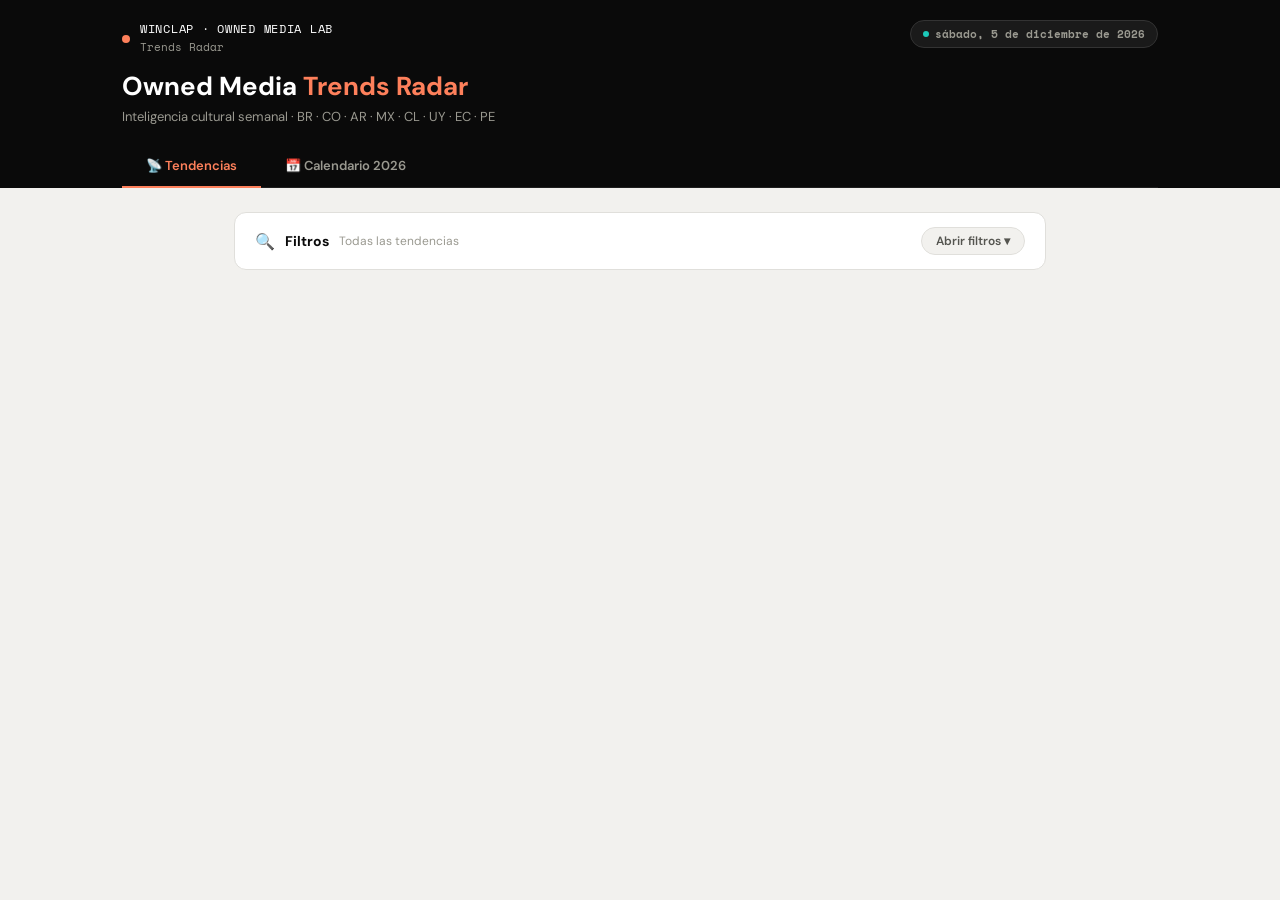
==== commit 06aff0be: "Refactor: load weeks from data.b64 (async)" ====
--- a/index.html
+++ b/index.html
@@ -747,1194 +747,7 @@
   if(id==="calendar")renderCal();
 }
 
-const WEEKS=[{
-  "id": "2026-05-04",
-  "label": "Semana del 4 de mayo 2026",
-  "finance": [
-    {
-      "name": "Quincena LATAM — pago del 15 de mayo (próximo viernes)",
-      "countries": [
-        "CO",
-        "MX",
-        "AR",
-        "CL",
-        "PE",
-        "EC"
-      ],
-      "type": "ciclo",
-      "why": "El 15-may cae viernes y concentra el mayor pico de pago de nómina del mes en 6 países LATAM. Los días 14–16 generan el peak de transacciones en wallets, e-commerce y delivery.",
-      "action": "Pre-warm de listas esta semana. Push 14-may PM y 15-may 12–15h. Segmentar por activación histórica del 15 del mes anterior.",
-      "sources": [
-        {
-          "title": "Bancolombia — Calendario de pagos",
-          "url": "https://www.grupobancolombia.com/"
-        },
-        {
-          "title": "AMVO — Comportamiento e-commerce LATAM",
-          "url": "https://www.amvo.org.mx/"
-        }
-      ]
-    },
-    {
-      "name": "Mês das Mães Brasil — peak de gasto a 6 días vista",
-      "countries": [
-        "BR"
-      ],
-      "type": "pago",
-      "why": "10-may es Dia das Mães, segunda fecha comercial más importante de BR. Búsqueda de regalos venía +68% YoY a fines de abril. Esta semana es la ventana de conversión final.",
-      "action": "Push y email diarios hasta el 9-may con bundles + envío garantizado. Ventana de remarketing de carrito el 8–9 con urgencia de delivery.",
-      "sources": [
-        {
-          "title": "Ebit Nielsen — E-commerce BR",
-          "url": "https://www.ebit.com.br/"
-        },
-        {
-          "title": "Google Trends BR — Dia das Mães",
-          "url": "https://trends.google.com/trends/explore?geo=BR&q=dia+das+m%C3%A3es"
-        }
-      ]
-    },
-    {
-      "name": "Dólar blue Argentina — estabilidad post 1 de mayo",
-      "countries": [
-        "AR"
-      ],
-      "type": "fx",
-      "why": "Blue cerró el 1-may a $1.380/$1.400 con variación marginal y -9,29% YTD. Mínimo de 2026 fue $1.390 el 8-abr. Estabilidad reduce urgencia de mensajes de cobertura, pero sí abre 'tu dinero rinde más'.",
-      "action": "Pausar copys con tono de pánico cambiario. Activar narrativa de estabilidad en cuotas, ahorro programado y promociones en pesos.",
-      "sources": [
-        {
-          "title": "Dolarito — Cotización dólar informal 2026",
-          "url": "https://www.dolarito.ar/cotizaciones-historicas/dolar/informal/2026/cotizacion-historica-del-dolar-informal-a%C3%B1o-2026"
-        },
-        {
-          "title": "El Cronista — Dólar blue 1-may",
-          "url": "https://www.cronista.com/finanzas-mercados/cotizacion-del-dolar-blue-cual-es-el-precio-de-este-viernes-1-de-mayo/"
-        }
-      ]
-    },
-    {
-      "name": "Pago de utilidades México (PTU) — deadline 30 de mayo",
-      "countries": [
-        "MX"
-      ],
-      "type": "pago",
-      "why": "Personas Morales tienen hasta el 30-may para pagar reparto de utilidades. Genera ingreso extraordinario para millones de trabajadores formales. Pico de gasto discrecional típico en las 2 semanas posteriores al cobro.",
-      "action": "Construir base de leads esta semana para journeys de conversión segunda quincena de mayo. Categorías ganadoras: travel, electrónica, viajes cortos, fintech (inversión).",
-      "sources": [
-        {
-          "title": "PROFEDET — Reparto de utilidades",
-          "url": "https://www.gob.mx/profedet"
-        }
-      ]
-    }
-  ],
-  "sections": [
-    {
-      "id": "transversal",
-      "icon": "✨",
-      "title": "Transversales",
-      "subtitle": "Todos los países",
-      "subgroups": [
-        {
-          "id": "cultura-pop",
-          "label": "🎬 Cultura Pop",
-          "color": "#F3EEFF",
-          "colorText": "#6B4DB8",
-          "trends": [
-            {
-              "name": "Día de las Madres LATAM — peak comercial del primer semestre",
-              "why": "10-may en BR y 11-may (primer domingo) en CO, CL, EC, PE, UY. Es la fecha comercial #1 del primer semestre en 6 de los 8 mercados. Búsquedas y carritos abandonados al máximo esta semana.",
-              "pub": "25–55",
-              "brand": "Journeys de conversión finales (D-7 a D-1) con bundles de regalo + envío garantizado. Carrito abandonado con urgencia de delivery los días 8–9.",
-              "tags": [
-                {
-                  "t": "Push",
-                  "c": "channel"
-                },
-                {
-                  "t": "Email",
-                  "c": "channel"
-                },
-                {
-                  "t": "Storytelling",
-                  "c": "format"
-                },
-                {
-                  "t": "Retail",
-                  "c": "brand"
-                },
-                {
-                  "t": "Beauty",
-                  "c": "brand"
-                }
-              ],
-              "sources": [
-                {
-                  "title": "Google Trends — Día de las Madres LATAM",
-                  "url": "https://trends.google.com/trends/explore?geo=419&q=d%C3%ADa+de+las+madres"
-                }
-              ]
-            },
-            {
-              "name": "UEFA Champions League — semifinales y final 30-may en Budapest",
-              "why": "PSG, Atlético, Arsenal y Bayern definen finalistas esta semana. Final el 30-may en Puskás Aréna. PSG-Bayern del 28-abr (5-4) sigue siendo el match más comentado del torneo. Audiencia masculina 18–55 transversal LATAM.",
-              "pub": "18–55, mayormente masculino",
-              "brand": "Ventana de live-content y reactivos durante semifinales. Construir activaciones de mid-funnel para final del 30-may.",
-              "tags": [
-                {
-                  "t": "Push",
-                  "c": "channel"
-                },
-                {
-                  "t": "In-app",
-                  "c": "channel"
-                },
-                {
-                  "t": "Live content",
-                  "c": "format"
-                },
-                {
-                  "t": "Reels",
-                  "c": "format"
-                }
-              ],
-              "sources": [
-                {
-                  "title": "UEFA — Champions League 2025/26",
-                  "url": "https://es.uefa.com/uefachampionsleague/"
-                }
-              ]
-            },
-            {
-              "name": "Copa Libertadores — fecha 4 esta semana (5–7 mayo)",
-              "why": "Fase de grupos en momento decisivo. Flamengo, Boca, Palmeiras, Liga de Quito, Independiente del Valle como cabezas de serie. Conversación pico cada miércoles y jueves de doble jornada.",
-              "pub": "18–55, mayormente masculino",
-              "brand": "Reels de gol, reacciones de hincha, y formatos 'tu equipo' en Stories. Marcas locales de cerveza, FMCG y telecom tienen ventana orgánica.",
-              "tags": [
-                {
-                  "t": "Push",
-                  "c": "channel"
-                },
-                {
-                  "t": "Live content",
-                  "c": "format"
-                },
-                {
-                  "t": "Reels",
-                  "c": "format"
-                },
-                {
-                  "t": "FMCG",
-                  "c": "brand"
-                }
-              ],
-              "sources": [
-                {
-                  "title": "ESPN — Libertadores 2026 fixture",
-                  "url": "https://espndeportes.espn.com/futbol/copa-libertadores/nota/_/id/16478031/libertadores-2026-fixture-horarios-resultados-y-tv-en-vivo"
-                }
-              ]
-            },
-            {
-              "name": "Mundial 2026 — listas oficiales el 30 de mayo",
-              "why": "Faltan 38 días para el inicio (11-jun). Scaloni, Ancelotti y Lorenzo cierran listas el 30-may. Estudios proyectan +30% en categorías como cerveza, botanas y refrescos durante el torneo. Ventana de pre-anticipación máxima ahora.",
-              "pub": "16–55",
-              "brand": "Countdown en redes, predicciones de plantel, branding de marca-país. FMCG, retail, telecom y fintech con ventana de afiliación temprana al evento.",
-              "tags": [
-                {
-                  "t": "Push",
-                  "c": "channel"
-                },
-                {
-                  "t": "Email",
-                  "c": "channel"
-                },
-                {
-                  "t": "Storytelling",
-                  "c": "format"
-                },
-                {
-                  "t": "Live content",
-                  "c": "format"
-                },
-                {
-                  "t": "FMCG",
-                  "c": "brand"
-                }
-              ],
-              "sources": [
-                {
-                  "title": "FIFA — Mundial 2026",
-                  "url": "https://www.fifa.com/es/tournaments//mens/worldcup/canadamexicousa2026/"
-                },
-                {
-                  "title": "Teamcore — Retail LATAM y Mundial",
-                  "url": "https://www.teamcore.com/us/blog/como-el-mundial-2026-esta-cambiando-la-ejecucion-en-retail-en-latam/"
-                }
-              ]
-            },
-            {
-              "name": "Mortal Kombat II — estreno en cines LATAM",
-              "why": "Secuela de la franquicia con audiencia gamer transversal. Conversación pre-estreno alta en TikTok y X con clips de combates icónicos. Audiencia 16–34 cross-país.",
-              "pub": "16–34, mayormente masculino",
-              "brand": "Reels y Shorts con audios de combate; activaciones gamer-friendly para FMCG, telecom y fintech con audiencia joven.",
-              "tags": [
-                {
-                  "t": "Reels",
-                  "c": "format"
-                },
-                {
-                  "t": "TikTok",
-                  "c": "format"
-                },
-                {
-                  "t": "UGC",
-                  "c": "format"
-                }
-              ],
-              "sources": [
-                {
-                  "title": "CNN — Estrenos mayo 2026",
-                  "url": "https://cnnespanol.cnn.com/2026/05/01/entretenimiento/estrenos-mayo-2026-netflix-hbo-disney-orix"
-                }
-              ]
-            }
-          ]
-        },
-        {
-          "id": "tendencia-digital",
-          "label": "📡 Tendencia Digital",
-          "color": "#EBF7FF",
-          "colorText": "#2A7AB5",
-          "trends": [
-            {
-              "name": "TikTok Next 2026 — 'Dosis de Realidad' como vector ganador",
-              "why": "El reporte oficial de TikTok identifica 'Dosis de Realidad' como el primero de 3 grandes ejes 2026. Audiencias dejan atrás simulación: contenido sin filtros, BTS, voces reales. #lockedin (648K), #hygiene (692K), #joblife (235K) consolidan la tendencia.",
-              "pub": "16–40",
-              "brand": "Cambiar producción aspiracional por video conversacional: cámara frontal, sin guion, gente real del equipo. Aplica para todas las categorías.",
-              "tags": [
-                {
-                  "t": "In-app",
-                  "c": "channel"
-                },
-                {
-                  "t": "TikTok",
-                  "c": "format"
-                },
-                {
-                  "t": "Reels",
-                  "c": "format"
-                },
-                {
-                  "t": "UGC",
-                  "c": "format"
-                }
-              ],
-              "sources": [
-                {
-                  "title": "TikTok Newsroom — Next Report 2026 LATAM",
-                  "url": "https://newsroom.tiktok.com/tiktok-next-report-2026-latam?lang=es-419"
-                }
-              ]
-            },
-            {
-              "name": "Caída del alcance medio: comunidades de nicho > viralidad masiva",
-              "why": "Reportes 2026 confirman saturación de feeds y caída del alcance medio por publicación. Audiencias de nicho, espacios privados y suscripciones generan engagement más estable que la viralidad amplia.",
-              "pub": "25–55",
-              "brand": "Migrar parte del esfuerzo a comunidades cerradas (WhatsApp, Discord, broadcast lists) y a creators de 10K–100K seguidores con CTR 3x mayor.",
-              "tags": [
-                {
-                  "t": "WhatsApp",
-                  "c": "channel"
-                },
-                {
-                  "t": "Email",
-                  "c": "channel"
-                },
-                {
-                  "t": "UGC",
-                  "c": "format"
-                }
-              ],
-              "sources": [
-                {
-                  "title": "IAB México — Post-tendencias redes 2026",
-                  "url": "https://www.iabmexico.com/notas-de-industria/las-post-tendencias-que-redefinen-las-redes-sociales-en-2026/"
-                }
-              ]
-            },
-            {
-              "name": "Sensibilidad anti-IA: marcas humanas > marcas perfectas",
-              "why": "Saturación de contenido AI-generated activa rechazo de audiencias hacia lo demasiado pulido. Voces reales, historias verificables y procesos imperfectos están ganando trust y conversión.",
-              "pub": "20–45",
-              "brand": "Bajar producción de creatividades AI para top-funnel. Subir presencia de empleados, clientes reales y testimonios sin guion en CRM.",
-              "tags": [
-                {
-                  "t": "Email",
-                  "c": "channel"
-                },
-                {
-                  "t": "Storytelling",
-                  "c": "format"
-                },
-                {
-                  "t": "UGC",
-                  "c": "format"
-                }
-              ],
-              "sources": [
-                {
-                  "title": "WordPress — Tendencias redes sociales 2026",
-                  "url": "https://wordpress.com/es/blog/2026/01/12/tendencias-de-redes-sociales/"
-                }
-              ]
-            }
-          ]
-        }
-      ]
-    },
-    {
-      "id": "br",
-      "icon": "🇧🇷",
-      "title": "Brasil",
-      "subtitle": "",
-      "subgroups": [
-        {
-          "id": "br-cultura",
-          "label": "🎬 Cultura Pop",
-          "color": "#F3EEFF",
-          "colorText": "#6B4DB8",
-          "trends": [
-            {
-              "name": "Passinho do Jamal — viral con jugadores de fútbol BR",
-              "why": "Mini-coreografía dominando TikTok y Reels BR esta semana. Jugadores como Enciso y Alisson Santos compartiendo sus versiones después de goles. Cruce orgánico cultura pop + fútbol.",
-              "pub": "16–35",
-              "brand": "Sumarse al passinho con team interno o atletas patrocinados. Costo de producción muy bajo, alto match con audiencias jóvenes brasileñas.",
-              "tags": [
-                {
-                  "t": "Reels",
-                  "c": "format"
-                },
-                {
-                  "t": "TikTok",
-                  "c": "format"
-                },
-                {
-                  "t": "UGC",
-                  "c": "format"
-                }
-              ],
-              "sources": [
-                {
-                  "title": "TikTok Discover — Trends Brasil",
-                  "url": "https://www.tiktok.com/discover/trend-brasile%C3%B1o-2026-virales"
-                }
-              ]
-            },
-            {
-              "name": "Dia das Mães — peak comercial del semestre",
-              "why": "10-may, segunda fecha comercial más importante de BR. Búsquedas anticipadas +68% YoY en abril. Categorías ganadoras: belleza, joyería, gastronomía, retail.",
-              "pub": "30–60",
-              "brand": "Última semana de conversión: bundles de regalo, envío express, recuperación de carrito con urgencia de delivery del 8–9.",
-              "tags": [
-                {
-                  "t": "Push",
-                  "c": "channel"
-                },
-                {
-                  "t": "Email",
-                  "c": "channel"
-                },
-                {
-                  "t": "Storytelling",
-                  "c": "format"
-                },
-                {
-                  "t": "Retail",
-                  "c": "brand"
-                },
-                {
-                  "t": "Beauty",
-                  "c": "brand"
-                }
-              ],
-              "sources": [
-                {
-                  "title": "Google Trends BR — Dia das Mães",
-                  "url": "https://trends.google.com/trends/explore?geo=BR&q=dia+das+m%C3%A3es"
-                }
-              ]
-            }
-          ]
-        },
-        {
-          "id": "br-digital",
-          "label": "📡 Tendencia Digital",
-          "color": "#EBF7FF",
-          "colorText": "#2A7AB5",
-          "trends": [
-            {
-              "name": "PIX y carteras digitales en máximos de uso para Dia das Mães",
-              "why": "Brasil es líder en pagos instantáneos. PIX absorbe la mayoría de transacciones de regalos digitales y delivery. Wallets aumentan operaciones la semana de Dia das Mães.",
-              "pub": "20–55",
-              "brand": "Fintechs y wallets pueden activar cashback de Dia das Mães y gift cards digitales. Retail debe priorizar PIX como medio de pago en checkout.",
-              "tags": [
-                {
-                  "t": "Push",
-                  "c": "channel"
-                },
-                {
-                  "t": "In-app",
-                  "c": "channel"
-                },
-                {
-                  "t": "Fintech",
-                  "c": "brand"
-                },
-                {
-                  "t": "Retail",
-                  "c": "brand"
-                }
-              ],
-              "sources": [
-                {
-                  "title": "Banco Central do Brasil — Estatísticas PIX",
-                  "url": "https://www.bcb.gov.br/estabilidadefinanceira/pix"
-                }
-              ]
-            }
-          ]
-        }
-      ]
-    },
-    {
-      "id": "co",
-      "icon": "🇨🇴",
-      "title": "Colombia",
-      "subtitle": "",
-      "subgroups": [
-        {
-          "id": "co-cultura",
-          "label": "🎬 Cultura Pop",
-          "color": "#F3EEFF",
-          "colorText": "#6B4DB8",
-          "trends": [
-            {
-              "name": "Día de las Madres CO — primer domingo (11-may)",
-              "why": "Fecha comercial #1 del primer semestre en CO. Restaurantes, flores, joyería, gastronomía y belleza al tope. Esta es la última semana antes del peak.",
-              "pub": "30–60",
-              "brand": "Push y email los días 8–10 con bundles familiares y opciones de delivery. Restaurantes con reservas anticipadas pueden activar broadcast WhatsApp.",
-              "tags": [
-                {
-                  "t": "Push",
-                  "c": "channel"
-                },
-                {
-                  "t": "WhatsApp",
-                  "c": "channel"
-                },
-                {
-                  "t": "Storytelling",
-                  "c": "format"
-                },
-                {
-                  "t": "Retail",
-                  "c": "brand"
-                },
-                {
-                  "t": "Beauty",
-                  "c": "brand"
-                }
-              ],
-              "sources": [
-                {
-                  "title": "FENALCO — Calendario comercial Colombia",
-                  "url": "https://www.fenalco.com.co/"
-                }
-              ]
-            }
-          ]
-        },
-        {
-          "id": "co-digital",
-          "label": "📡 Tendencia Digital",
-          "color": "#EBF7FF",
-          "colorText": "#2A7AB5",
-          "trends": [
-            {
-              "name": "Quincena CO + ciclo de cobro fin/inicio mes",
-              "why": "El 30-abr pasó la quincena del mes y el 15-may activa la del próximo. La ventana 14–17 mayo concentra el mayor pico de gasto discrecional en Colombia.",
-              "pub": "25–50",
-              "brand": "Construir audiencias para el 14–16. Wallets, retail y fintech tienen ventana específica con journeys segmentados por nivel de ingreso.",
-              "tags": [
-                {
-                  "t": "Push",
-                  "c": "channel"
-                },
-                {
-                  "t": "SMS",
-                  "c": "channel"
-                },
-                {
-                  "t": "Fintech",
-                  "c": "brand"
-                },
-                {
-                  "t": "Retail",
-                  "c": "brand"
-                }
-              ],
-              "sources": [
-                {
-                  "title": "Superfinanciera — Informe pagos",
-                  "url": "https://www.superfinanciera.gov.co/"
-                }
-              ]
-            }
-          ]
-        }
-      ]
-    },
-    {
-      "id": "ar",
-      "icon": "🇦🇷",
-      "title": "Argentina",
-      "subtitle": "",
-      "subgroups": [
-        {
-          "id": "ar-cultura",
-          "label": "🎬 Cultura Pop",
-          "color": "#F3EEFF",
-          "colorText": "#6B4DB8",
-          "trends": [
-            {
-              "name": "Día de la Patria 25-may — anticipación a 3 semanas",
-              "why": "Feriado nacional argentino. Identidad nacional muy presente; descuentos triviales generan backlash. Es momento de construir narrativa con anticipación.",
-              "pub": "Todos",
-              "brand": "Iniciar warm-up de narrativa patria sin promociones agresivas. Marcas con herencia argentina o Made-in-AR tienen mejor ángulo.",
-              "tags": [
-                {
-                  "t": "Email",
-                  "c": "channel"
-                },
-                {
-                  "t": "Push",
-                  "c": "channel"
-                },
-                {
-                  "t": "Storytelling",
-                  "c": "format"
-                },
-                {
-                  "t": "Retail",
-                  "c": "brand"
-                },
-                {
-                  "t": "FMCG",
-                  "c": "brand"
-                }
-              ],
-              "sources": [
-                {
-                  "title": "Cultura.AR — Calendario fechas patrias",
-                  "url": "https://www.cultura.gob.ar/"
-                }
-              ]
-            },
-            {
-              "name": "Trend de Messi by Cami Rdz — coreografía viral en TikTok AR",
-              "why": "Coreografía con pasos cortos y rebote dominando Reels y TikTok en AR. Bajo costo de producción, alta participación de creators medianos.",
-              "pub": "15–30",
-              "brand": "Versión con producto o equipo interno. Marcas FMCG y telecom con audiencia joven argentina pueden adoptar el formato sin sentirse forzadas.",
-              "tags": [
-                {
-                  "t": "Reels",
-                  "c": "format"
-                },
-                {
-                  "t": "TikTok",
-                  "c": "format"
-                },
-                {
-                  "t": "UGC",
-                  "c": "format"
-                }
-              ],
-              "sources": [
-                {
-                  "title": "TikTok Discover — Argentina trends",
-                  "url": "https://www.tiktok.com/discover/argentina-trends"
-                }
-              ]
-            }
-          ]
-        },
-        {
-          "id": "ar-digital",
-          "label": "📡 Tendencia Digital",
-          "color": "#EBF7FF",
-          "colorText": "#2A7AB5",
-          "trends": [
-            {
-              "name": "Dólar blue estable: ventana para 'tu dinero rinde más'",
-              "why": "Blue cerró 1-may a $1.380/$1.400 con variación marginal. -9,29% YTD. Estabilidad reduce ansiedad cambiaria y abre oportunidad de copys de ahorro y cuotas.",
-              "pub": "25–55",
-              "brand": "Pausar narrativa de pánico. Activar mensajes de cuotas sin interés, ahorro programado y cashback en pesos. Fintech, retail y travel ganan.",
-              "tags": [
-                {
-                  "t": "Push",
-                  "c": "channel"
-                },
-                {
-                  "t": "Email",
-                  "c": "channel"
-                },
-                {
-                  "t": "Fintech",
-                  "c": "brand"
-                },
-                {
-                  "t": "Retail",
-                  "c": "brand"
-                }
-              ],
-              "sources": [
-                {
-                  "title": "Dolarito — Cotización dólar 2026",
-                  "url": "https://www.dolarito.ar/cotizaciones-historicas/dolar/informal/2026/cotizacion-historica-del-dolar-informal-a%C3%B1o-2026"
-                }
-              ]
-            }
-          ]
-        }
-      ]
-    },
-    {
-      "id": "mx",
-      "icon": "🇲🇽",
-      "title": "México",
-      "subtitle": "",
-      "subgroups": [
-        {
-          "id": "mx-cultura",
-          "label": "🎬 Cultura Pop",
-          "color": "#F3EEFF",
-          "colorText": "#6B4DB8",
-          "trends": [
-            {
-              "name": "J Balvin gira mayo MX — CDMX 14-may, GDL 17-may, MTY 20-may",
-              "why": "Tres fechas en Palacio de los Deportes y arenas regionales. Conversación pre-concierto activa esta semana en redes mexicanas. Audiencia 18–35 paneando regional/urbano.",
-              "pub": "18–35",
-              "brand": "Reels con repertorio actual, polls de canciones favoritas, activaciones cross con marcas locales con audiencia GenZ urbana.",
-              "tags": [
-                {
-                  "t": "Reels",
-                  "c": "format"
-                },
-                {
-                  "t": "Stories",
-                  "c": "format"
-                },
-                {
-                  "t": "UGC",
-                  "c": "format"
-                }
-              ],
-              "sources": [
-                {
-                  "title": "Sonica — Conciertos CDMX mayo 2026",
-                  "url": "https://sonica.mx/eventos/2026/04/30/conciertos-de-mayo-2026-en-cdmx-artistas-fechas-y-recintos-104420.html"
-                }
-              ]
-            },
-            {
-              "name": "'Balenciaga' — El Malilla & Luis R Conriquez viral en TikTok MX",
-              "why": "Regional mexicano cruzado con urbano. Audio dominando challenges en TikTok MX con millones de interacciones. Cross-generational entre 16 y 35.",
-              "pub": "16–35",
-              "brand": "Audio orgánico para Reels y Shorts con producto. Funciona en cualquier categoría con audiencia mexicana.",
-              "tags": [
-                {
-                  "t": "TikTok",
-                  "c": "format"
-                },
-                {
-                  "t": "Reels",
-                  "c": "format"
-                },
-                {
-                  "t": "UGC",
-                  "c": "format"
-                }
-              ],
-              "sources": [
-                {
-                  "title": "TikTok Creative Center — Trending MX",
-                  "url": "https://ads.tiktok.com/business/creativecenter/"
-                }
-              ]
-            }
-          ]
-        },
-        {
-          "id": "mx-digital",
-          "label": "📡 Tendencia Digital",
-          "color": "#EBF7FF",
-          "colorText": "#2A7AB5",
-          "trends": [
-            {
-              "name": "Pago de utilidades (PTU) — base para journeys de mayo–junio",
-              "why": "Empresas con régimen de Personas Morales pagan PTU hasta 30-may. Genera ingreso extraordinario en millones de trabajadores formales. Categorías ganadoras: travel, electrónica, fintech (inversión, BNPL).",
-              "pub": "25–55",
-              "brand": "Construir audiencias esta semana. Activar journeys de conversión la segunda quincena de mayo con segmentación por sector laboral.",
-              "tags": [
-                {
-                  "t": "Push",
-                  "c": "channel"
-                },
-                {
-                  "t": "Email",
-                  "c": "channel"
-                },
-                {
-                  "t": "Travel",
-                  "c": "brand"
-                },
-                {
-                  "t": "Fintech",
-                  "c": "brand"
-                }
-              ],
-              "sources": [
-                {
-                  "title": "PROFEDET — Reparto de utilidades",
-                  "url": "https://www.gob.mx/profedet"
-                }
-              ]
-            },
-            {
-              "name": "Brand safety: elecciones judiciales MX el 1 de junio",
-              "why": "Conversación polarizada en redes mexicanas las próximas 4 semanas. Eventual ruido de marca para campañas masivas en la jornada electoral.",
-              "pub": "Todos",
-              "brand": "Auditar copys con tono cívico. Pausar pauta agresiva el 31-may y 1-jun. Separar creatividades infantiles de cualquier referencia política.",
-              "tags": [
-                {
-                  "t": "Email",
-                  "c": "channel"
-                }
-              ],
-              "sources": [
-                {
-                  "title": "INE México — Elecciones 2026",
-                  "url": "https://www.ine.mx/"
-                }
-              ]
-            }
-          ]
-        }
-      ]
-    },
-    {
-      "id": "cl",
-      "icon": "🇨🇱",
-      "title": "Chile",
-      "subtitle": "",
-      "subgroups": [
-        {
-          "id": "cl-cultura",
-          "label": "🎬 Cultura Pop",
-          "color": "#F3EEFF",
-          "colorText": "#6B4DB8",
-          "trends": [
-            {
-              "name": "Día de las Madres CL — primer domingo (11-may)",
-              "why": "Fecha comercial fuerte en Chile. Restaurantes, retail, belleza y delivery con peak. Última semana de conversión.",
-              "pub": "30–60",
-              "brand": "Bundles familiares + delivery garantizado. Restaurantes pueden activar reservas anticipadas vía WhatsApp y push.",
-              "tags": [
-                {
-                  "t": "Push",
-                  "c": "channel"
-                },
-                {
-                  "t": "WhatsApp",
-                  "c": "channel"
-                },
-                {
-                  "t": "Retail",
-                  "c": "brand"
-                },
-                {
-                  "t": "Beauty",
-                  "c": "brand"
-                }
-              ],
-              "sources": [
-                {
-                  "title": "CamCom Chile — Calendario comercial",
-                  "url": "https://www.camcom.cl/"
-                }
-              ]
-            }
-          ]
-        },
-        {
-          "id": "cl-digital",
-          "label": "📡 Tendencia Digital",
-          "color": "#EBF7FF",
-          "colorText": "#2A7AB5",
-          "trends": [
-            {
-              "name": "CyberDay Chile (1–3 jun) — warm-up crítico de listas",
-              "why": "Mayor evento de e-commerce de Chile a 4 semanas. Marcas que preparan base, segmentación y deliverability esta semana ganan ventaja real en CTR durante el evento.",
-              "pub": "25–55",
-              "brand": "Cleaning de listas, re-confirmación de opt-in, journeys de teaser desde la semana del 12-may. Activar early-access para top spenders.",
-              "tags": [
-                {
-                  "t": "Email",
-                  "c": "channel"
-                },
-                {
-                  "t": "Push",
-                  "c": "channel"
-                },
-                {
-                  "t": "Retail",
-                  "c": "brand"
-                }
-              ],
-              "sources": [
-                {
-                  "title": "CamCom Chile — CyberDay",
-                  "url": "https://www.camcom.cl/"
-                }
-              ]
-            }
-          ]
-        }
-      ]
-    },
-    {
-      "id": "uy",
-      "icon": "🇺🇾",
-      "title": "Uruguay",
-      "subtitle": "",
-      "subgroups": [
-        {
-          "id": "uy-cultura",
-          "label": "🎬 Cultura Pop",
-          "color": "#F3EEFF",
-          "colorText": "#6B4DB8",
-          "trends": [
-            {
-              "name": "Día de la Madre UY — primer domingo (11-may)",
-              "why": "Fecha comercial relevante en Uruguay. Tono más austero que el resto de LATAM; campañas demasiado emocionales o exageradas pueden perder credibilidad.",
-              "pub": "30–60",
-              "brand": "Mensajes de calidad, simplicidad y tradición. Bundles modestos con énfasis en producto, no en descuentos masivos.",
-              "tags": [
-                {
-                  "t": "Email",
-                  "c": "channel"
-                },
-                {
-                  "t": "Storytelling",
-                  "c": "format"
-                },
-                {
-                  "t": "Retail",
-                  "c": "brand"
-                }
-              ],
-              "sources": [
-                {
-                  "title": "Cámara de Comercio UY",
-                  "url": "https://www.cncs.com.uy/"
-                }
-              ]
-            }
-          ]
-        },
-        {
-          "id": "uy-digital",
-          "label": "📡 Tendencia Digital",
-          "color": "#EBF7FF",
-          "colorText": "#2A7AB5",
-          "trends": []
-        }
-      ]
-    },
-    {
-      "id": "ec",
-      "icon": "🇪🇨",
-      "title": "Ecuador",
-      "subtitle": "",
-      "subgroups": [
-        {
-          "id": "ec-cultura",
-          "label": "🎬 Cultura Pop",
-          "color": "#F3EEFF",
-          "colorText": "#6B4DB8",
-          "trends": [
-            {
-              "name": "Día de la Madre EC — primer domingo (11-may)",
-              "why": "Fecha comercial más fuerte del primer semestre en Ecuador. Búsquedas de regalos y delivery suben esta semana.",
-              "pub": "30–60",
-              "brand": "Push y WhatsApp con bundles + delivery local. Categorías ganadoras: belleza, gastronomía, joyería, retail.",
-              "tags": [
-                {
-                  "t": "Push",
-                  "c": "channel"
-                },
-                {
-                  "t": "WhatsApp",
-                  "c": "channel"
-                },
-                {
-                  "t": "Retail",
-                  "c": "brand"
-                },
-                {
-                  "t": "Beauty",
-                  "c": "brand"
-                }
-              ],
-              "sources": [
-                {
-                  "title": "INEC Ecuador — Indicadores comercio",
-                  "url": "https://www.ecuadorencifras.gob.ec/"
-                }
-              ]
-            }
-          ]
-        },
-        {
-          "id": "ec-digital",
-          "label": "📡 Tendencia Digital",
-          "color": "#EBF7FF",
-          "colorText": "#2A7AB5",
-          "trends": []
-        }
-      ]
-    },
-    {
-      "id": "pe",
-      "icon": "🇵🇪",
-      "title": "Perú",
-      "subtitle": "",
-      "subgroups": [
-        {
-          "id": "pe-cultura",
-          "label": "🎬 Cultura Pop",
-          "color": "#F3EEFF",
-          "colorText": "#6B4DB8",
-          "trends": [
-            {
-              "name": "Día de la Madre PE — primer domingo (11-may)",
-              "why": "Fecha comercial número 1 del primer semestre en Perú. Restaurantes, gastronomía, belleza y retail al tope.",
-              "pub": "30–60",
-              "brand": "Activar bundles de regalo + reservas en gastronomía con WhatsApp. Última semana de conversión final.",
-              "tags": [
-                {
-                  "t": "Push",
-                  "c": "channel"
-                },
-                {
-                  "t": "WhatsApp",
-                  "c": "channel"
-                },
-                {
-                  "t": "Retail",
-                  "c": "brand"
-                },
-                {
-                  "t": "Beauty",
-                  "c": "brand"
-                }
-              ],
-              "sources": [
-                {
-                  "title": "CCL Perú — Calendario comercial",
-                  "url": "https://www.camaralima.org.pe/"
-                }
-              ]
-            },
-            {
-              "name": "Sporting Cristal lidera Grupo F — Libertadores activa",
-              "why": "Tras la fecha 3, Sporting Cristal lidera su grupo. Esta semana es la fecha 4 (5–7 may). Conversación de hinchada peruana en peak.",
-              "pub": "18–55, mayormente masculino",
-              "brand": "Activaciones con audiencia futbolera local: cervezas, bebidas, gastronomía y telecom. Live content y reactivos en jornada de partidos.",
-              "tags": [
-                {
-                  "t": "Push",
-                  "c": "channel"
-                },
-                {
-                  "t": "Live content",
-                  "c": "format"
-                },
-                {
-                  "t": "FMCG",
-                  "c": "brand"
-                }
-              ],
-              "sources": [
-                {
-                  "title": "Infobae Perú — Libertadores Grupo F",
-                  "url": "https://www.infobae.com/peru/deportes/2026/04/28/tabla-de-posiciones-grupo-f-copa-libertadores-2026-sporting-cristal-junior-cerro-porteno-palmeiras-fecha-3/"
-                }
-              ]
-            }
-          ]
-        },
-        {
-          "id": "pe-digital",
-          "label": "📡 Tendencia Digital",
-          "color": "#EBF7FF",
-          "colorText": "#2A7AB5",
-          "trends": [
-            {
-              "name": "Yape vs Plin — competencia en peak para Día de la Madre",
-              "why": "Las wallets dominantes de Perú activan cashback y bonificaciones cruzadas anticipando el peak de transacciones del 9–11 mayo. DAU creciendo en ambas plataformas.",
-              "pub": "20–45",
-              "brand": "Fintechs no dominantes pueden activar cashback diferencial en categorías específicas. Retail debe priorizar ambas wallets en checkout.",
-              "tags": [
-                {
-                  "t": "Push",
-                  "c": "channel"
-                },
-                {
-                  "t": "In-app",
-                  "c": "channel"
-                },
-                {
-                  "t": "Fintech",
-                  "c": "brand"
-                }
-              ],
-              "sources": [
-                {
-                  "title": "BCRP — Sistema de pagos Perú",
-                  "url": "https://www.bcrp.gob.pe/"
-                }
-              ]
-            }
-          ]
-        }
-      ]
-    }
-  ]
-},{id:"2026-04-28",label:"Semana del 28 de abril 2026",
-  finance:[
-    {name:"Quincena LATAM — pago del 15 de mayo",countries:["CO","MX","AR","CL","PE","EC"],type:"ciclo",why:"El 15 de mayo es fecha de pago de nómina para millones de trabajadores. Genera pico de transacciones en wallets, compras online y servicios financieros en las 48h siguientes.",action:"Programar campañas de conversión para el 14–16. Push en horario 12pm–3pm del día 15. Segmentar usuarios activos en esas fechas del mes anterior.",sources:[{title:"Bancolombia — Calendario de pagos",url:"https://www.grupobancolombia.com/"},{title:"AMVO — Comportamiento de pago LATAM",url:"https://www.amvo.org.mx/"}]},
-    {name:"Dólar blue Argentina — monitoreo semanal",countries:["AR"],type:"fx",why:"El tipo de cambio paralelo impacta directamente el poder de compra. Esta semana el blue cerró en zona de estabilidad relativa post-feriado. Variaciones >3% modifican comportamiento de compra inmediato.",action:"Revisar variación antes de enviar cualquier campaña en AR. Si subió: urgencia de precio en pesos. Si bajó: 'tu dinero rinde más ahora'. Segmentar por sensibilidad histórica al tipo de cambio.",sources:[{title:"Ámbito Financiero — Dólar hoy",url:"https://www.ambito.com/economia/dolar/informacion-general/noticias/2024/01/02/dolar-hoy-tipo-de-cambio-peso-argentino"},{title:"Infobae — Dólar blue",url:"https://www.infobae.com/economia/2024/01/02/dolar-blue-hoy/"}]}
-  ],
-  sections:[
-  {id:"transversal",icon:"✨",title:"Transversales",subtitle:"Todos los países",
-    subgroups:[
-      {id:"cultura-pop",label:"🎬 Cultura Pop",color:"#F3EEFF",colorText:"#6B4DB8",trends:[
-        {name:"El Diablo Viste de Prada 2 — estreno Disney+",why:"La secuela con Meryl Streep y Anne Hathaway estrenó el 1 de mayo. El tráiler tuvo 222M de views en 24hs — el más visto en la historia del estudio. Moda, estética y poder femenino dominan la conversación esta semana.",tags:[{t:"Reels",c:"format"},{t:"Stories",c:"format"},{t:"Moda",c:"brand"},{t:"Beauty",c:"brand"}],sources:[{title:"Disney+ — El Diablo Viste de Prada 2",url:"https://www.disneyplus.com/"},{title:"Variety — Trailer record views",url:"https://variety.com/"}]},
-        {name:"Euphoria T3 — HBO Max, cap. 4 este domingo",why:"Tercera temporada activa desde el 12/04. Rosalía en el cast. Serie #1 en streaming global. Pico de conversación cada domingo post-episodio. Público 18–30, cultura pop y estética.",tags:[{t:"Push",c:"channel"},{t:"In-app",c:"channel"},{t:"Reels",c:"format"}],sources:[{title:"HBO Max — Euphoria Season 3",url:"https://www.max.com/"},{title:"Nielsen Streaming — Rankings semana",url:"https://www.nielsen.com/solutions/audience-measurement/streaming/"}]},
-        {name:"Él y ella — fenómeno global Netflix 2026",why:"Primera serie en convertirse en fenómeno global de Netflix 2026 con 65M de visualizaciones. Público 25–45, romance y drama. Tono emocional muy fuerte para marcas lifestyle y de relaciones.",tags:[{t:"Email",c:"channel"},{t:"Push",c:"channel"},{t:"Storytelling",c:"format"}],sources:[{title:"Netflix Top 10 — Semana global",url:"https://www.netflix.com/tudum/top10"}]},
-        {name:"Coachella 2026 — afterglow activo",why:"Karol G headlineó como primera latina, junto a Justin Bieber y Sabrina Carpenter. La conversación post-festival sigue activa. Looks y momentos icónicos generan contenido de 'mis favoritos'.",tags:[{t:"Reels",c:"format"},{t:"UGC",c:"format"},{t:"Moda",c:"brand"},{t:"Beauty",c:"brand"}],sources:[{title:"Billboard — Coachella 2026 recap",url:"https://www.billboard.com/"},{title:"Instagram — #Coachella2026",url:"https://www.instagram.com/explore/tags/coachella2026/"}]},
-        {name:"TikTok Bounce Challenge — viral LATAM",why:"Mini coreografía con pasos cortos y rebote dominando Reels y TikTok en toda LATAM esta semana. Público 15–30. Muy bajo costo de producción — hacer versión con producto o equipo.",tags:[{t:"Reels",c:"format"},{t:"TikTok",c:"format"},{t:"UGC",c:"format"}],sources:[{title:"TikTok Creative Center — Trending sounds",url:"https://ads.tiktok.com/business/creativecenter/"}]},
-        {name:"Mundial 2026 — ventana de anticipación máxima",why:"Arranca el 11 de junio en México, EE.UU. y Canadá. Grupos ya confirmados para todos los países. Ventana de anticipación más grande del semestre — predicciones, '¿cómo te preparás?', countdowns.",tags:[{t:"Push",c:"channel"},{t:"Email",c:"channel"},{t:"Live content",c:"format"}],sources:[{title:"FIFA — Mundial 2026 oficial",url:"https://www.fifa.com/fifaplus/es/tournaments/mens/worldcup/canadamexicousa2026"},{title:"CONMEBOL — Equipos clasificados",url:"https://www.conmebol.com/"}]},
-        {name:"PSG 5-4 Bayern Munich — Champions League",why:"Semifinal del 28/04 con 9 goles, una de las mejores de la historia. Segundo leg este miércoles en Munich. Formatos de reacción y '¿remonta Bayern?' tienen tracción máxima.",tags:[{t:"Push",c:"channel"},{t:"Live content",c:"format"},{t:"Reels",c:"format"}],sources:[{title:"UEFA — Champions League semifinal",url:"https://www.uefa.com/uefachampionsleague/"}]},
-        {name:"Michael — biopic MJ arrasa en cines",why:"Debutó con $217M en su primer fin de semana, el mayor debut de un biopic musical de la historia. Público 18–55 transversal. Iconografía y música de MJ tienen tracción total — funciona en cualquier categoría.",tags:[{t:"Push",c:"channel"},{t:"Email",c:"channel"},{t:"Reels",c:"format"}],sources:[{title:"Box Office Mojo — Michael (2025)",url:"https://www.boxofficemojo.com/"},{title:"Variety — Michael biopic opening weekend",url:"https://variety.com/"}]}
-      ]},
-      {id:"tendencia-digital",label:"📡 Tendencia Digital",color:"#EBF7FF",colorText:"#2A7AB5",trends:[
-        {name:"IA generativa en el consumidor masivo",why:"Adopción acelerada de ChatGPT y Gemini entre usuarios no tech. Oportunidad para marcas de democratizar sus servicios con asistentes conversacionales.",tags:[{t:"WhatsApp",c:"channel"},{t:"In-app",c:"channel"},{t:"Tutorial",c:"format"}],sources:[{title:"Reuters — AI adoption Latin America",url:"https://www.reuters.com/technology/"},{title:"Statista — AI users LATAM 2025",url:"https://www.statista.com/topics/11418/artificial-intelligence-ai-in-latin-america/"}]},
-        {name:"Micro-influencers de nicho superan en conversión",why:"CTR 3x mayor con creadores de 10K–100K vs mega-influencers. Autenticidad sigue siendo el driver principal.",tags:[{t:"Email",c:"channel"},{t:"UGC",c:"format"}],sources:[{title:"HubSpot — Influencer Marketing Report 2025",url:"https://www.hubspot.com/marketing-statistics"},{title:"Later — Micro-influencer benchmarks",url:"https://later.com/blog/influencer-marketing-statistics/"}]},
-        {name:"Economía del cuidado personal en expansión",why:"Selfcare, salud mental y bienestar dominan búsquedas en Google Trends LATAM. Suplementos, fitness digital, skincare.",tags:[{t:"Push",c:"channel"},{t:"Video corto",c:"format"}],sources:[{title:"Google Trends — Bienestar LATAM",url:"https://trends.google.com/trends/explore?geo=419&q=bienestar"},{title:"Euromonitor — Beauty & Personal Care LATAM",url:"https://www.euromonitor.com/beauty-and-personal-care-in-latin-america/report"}]},
-        {name:"Nostalgia como palanca emocional",why:"Referencias a los 90s y 2000s generan alto engagement. Aplica para Millennials y Gen X.",tags:[{t:"SMS",c:"channel"},{t:"Storytelling",c:"format"}],sources:[{title:"Think with Google — Nostalgia marketing",url:"https://www.thinkwithgoogle.com/"}]},
-        {name:"Pagos digitales como nuevo estándar",why:"QR, wallets y BNPL superan al efectivo en 5 de los 8 mercados. Urgencia para fintechs y retail.",tags:[{t:"Push",c:"channel"},{t:"Fintech",c:"brand"}],sources:[{title:"EBANX — Pagos digitales LATAM 2025",url:"https://ebanx.com/resources/beyond-borders/"},{title:"Americas Market Intelligence — Fintech LATAM",url:"https://americasmi.com/"}]},
-        {name:"Audio y podcasts escalan en consumo móvil",why:"+40% YoY en consumo de podcast en LATAM. Ideal para educar y fidelizar.",tags:[{t:"Email",c:"channel"},{t:"Podcast",c:"format"}],sources:[{title:"Spotify — Podcast Trends LATAM",url:"https://spotifyadvertisinglatam.com/"},{title:"IAB — Audio digital LATAM 2025",url:"https://iabmexico.com/"}]}
-      ]}
-    ]},
-  {id:"br",icon:"🇧🇷",title:"Brasil",subtitle:"",
-    subgroups:[
-      {id:"br-cultura",label:"🎬 Cultura Pop",color:"#F3EEFF",colorText:"#6B4DB8",trends:[
-        {name:"Funk Brasileiro viral en TikTok BR",pub:"16–35",brand:"Usar audios de funk como fondo de Reels — bajo costo, alta resonancia local.",why:"El funk carioca domina TikTok BR esta semana con baile do baile y beats locales.",tags:[{t:"Reels",c:"format"},{t:"UGC",c:"format"}],sources:[{title:"TikTok Creative Center — Trending BR",url:"https://ads.tiktok.com/business/creativecenter/"}]},
-        {name:"Ronaldinho: Miniserie lidera Netflix Brasil",pub:"18–50",brand:"Nostalgia futbolera y orgullo nacional — fuerte para marcas con audiencia deportiva.",why:"Miniserie que lideró el ranking de Netflix en Brasil esta semana.",tags:[{t:"Reels",c:"format"},{t:"Storytelling",c:"format"}],sources:[{title:"Netflix Top 10 Brasil",url:"https://www.netflix.com/tudum/top10"}]}
-      ]},
-      {id:"br-digital",label:"📡 Tendencia Digital",color:"#EBF7FF",colorText:"#2A7AB5",trends:[
-        {name:"Mês das Mães — Anticipación de compras",pub:"25–55",brand:"Journey anticipado desde el 25 de abril. Segmentar por historial de compra y LTV.",why:"Día de las Madres el 10 de mayo. Búsquedas de regalos subieron 68% en la última semana.",tags:[{t:"Retail",c:"brand"},{t:"Beauty",c:"brand"}],sources:[{title:"Google Trends BR — Día das Mães",url:"https://trends.google.com/trends/explore?geo=BR&q=dia+das+m%C3%A3es"},{title:"Ebit Nielsen — E-commerce BR",url:"https://www.ebit.com.br/"}]},
-        {name:"Nubank supera 100M de clientes",pub:"18–45",brand:"Oportunidad para fintechs de posicionarse en la misma conversación de inclusión financiera.",why:"El hito viralizó en medios tech y financieros. Genera conversación sobre bancarización.",tags:[{t:"Fintech",c:"brand"},{t:"Thought leadership",c:"format"}],sources:[{title:"Nubank IR — Resultados Q1 2026",url:"https://ir.nu.com.br/"}]}
-      ]}
-    ]},
-  {id:"co",icon:"🇨🇴",title:"Colombia",subtitle:"",
-    subgroups:[
-      {id:"co-cultura",label:"🎬 Cultura Pop",color:"#F3EEFF",colorText:"#6B4DB8",trends:[
-        {name:"Orgullo colombiano por Karol G en Coachella",pub:"18–35",brand:"Tono de identidad colombiana: 'lo que Colombia le da al mundo'. Muy orgánico.",why:"Su histórico headlining como primera latina genera conversación de orgullo nacional en redes CO.",tags:[{t:"Reels",c:"format"},{t:"UGC",c:"format"}],sources:[{title:"Billboard — Karol G Coachella 2026",url:"https://www.billboard.com/"}]},
-        {name:"Perfil Falso T3 — Netflix top 3 global",pub:"25–50",brand:"Formatos de '¿en qué capítulo estás?' o referencias al suspenso funcionan muy bien en CO.",why:"Telenovela colombiana con 3M de views en la semana del 20–26 de abril. Top 3 global Netflix.",tags:[{t:"Reels",c:"format"},{t:"Storytelling",c:"format"}],sources:[{title:"Netflix Top 10 — Semana global",url:"https://www.netflix.com/tudum/top10"}]}
-      ]},
-      {id:"co-digital",label:"📡 Tendencia Digital",color:"#EBF7FF",colorText:"#2A7AB5",trends:[
-        {name:"Ciclo de recaudo fin de mes",pub:"25–50",brand:"Momento crítico para fintechs y apps de pago. Activar journeys de conversión el 30 de abril.",why:"Último día de abril activa búsquedas de pagos y créditos en Colombia.",tags:[{t:"Fintech",c:"brand"}],sources:[{title:"Superfinanciera — Informe mensual pagos",url:"https://www.superfinanciera.gov.co/"}]},
-        {name:"Festival Estéreo Picnic — resaca cultural",pub:"20–38",brand:"Contenido de comunidad y resumen de experiencias — marcas de bebidas y moda tienen ventana.",why:"Post-festival, el contenido de comunidad sigue viralizando en redes CO.",tags:[{t:"UGC",c:"format"}],sources:[{title:"Estéreo Picnic — Web oficial",url:"https://www.stereeopicnic.com/"}]}
-      ]}
-    ]},
-  {id:"ar",icon:"🇦🇷",title:"Argentina",subtitle:"",
-    subgroups:[
-      {id:"ar-cultura",label:"🎬 Cultura Pop",color:"#F3EEFF",colorText:"#6B4DB8",trends:[
-        {name:"Argentina en el Mundial — Grupo J confirmado",pub:"18–55",brand:"Anticipación del torneo, apoyo a la selección y predicciones del grupo. Funciona en cualquier categoría.",why:"Argentina vs Argelia, Jordania y Austria. Conversación muy activa sobre el camino al título.",tags:[{t:"Reels",c:"format"},{t:"Live content",c:"format"}],sources:[{title:"FIFA — Grupos Mundial 2026",url:"https://www.fifa.com/fifaplus/es/tournaments/mens/worldcup/canadamexicousa2026"}]},
-        {name:"Harry Styles 'Kiss All the Time' — viral en Reels AR",pub:"18–35, mayormente femenino",brand:"Audio ideal para transiciones de producto, lifestyle o 'antes/después'.",why:"Single con millones de likes en contenido de la región esta semana.",tags:[{t:"Reels",c:"format"},{t:"Stories",c:"format"}],sources:[{title:"Spotify — Charts Argentina",url:"https://charts.spotify.com/charts/overview/ar"}]}
-      ]},
-      {id:"ar-digital",label:"📡 Tendencia Digital",color:"#EBF7FF",colorText:"#2A7AB5",trends:[
-        {name:"Inflación y precio como filtro de compra",pub:"25–55",brand:"Mensajes de ahorro, cashback y cuotas sin interés tienen conversión alta en AR.",why:"78% de consumidores argentinos compara precios antes de comprar cualquier producto.",tags:[{t:"Retail",c:"brand"},{t:"Fintech",c:"brand"}],sources:[{title:"INDEC — IPC Argentina",url:"https://www.indec.gob.ar/indec/web/Nivel4-Tema-3-5-31"},{title:"CAME — Consumo retail Argentina",url:"https://www.redcame.org.ar/"}]},
-        {name:"Gaming y e-sports en expansión",pub:"18–30, masculino",brand:"Oportunidad cross-vertical para marcas que buscan GenZ masculino argentino.",why:"3er mercado gamer de LATAM. DAU en crecimiento sostenido.",tags:[{t:"Gaming",c:"brand"}],sources:[{title:"Newzoo — LATAM Gaming Report",url:"https://newzoo.com/resources/trending/latam-games-market/"}]}
-      ]}
-    ]},
-  {id:"mx",icon:"🇲🇽",title:"México",subtitle:"",
-    subgroups:[
-      {id:"mx-cultura",label:"🎬 Cultura Pop",color:"#F3EEFF",colorText:"#6B4DB8",trends:[
-        {name:"México sede del Mundial — máxima conversación",pub:"18–55",brand:"Oportunidad más grande del semestre. Countdown, orgullo local, activaciones pre-torneo.",why:"Partido inaugural México vs Sudáfrica en el Azteca el 11/06. País en modo Mundial.",tags:[{t:"Reels",c:"format"},{t:"Live content",c:"format"}],sources:[{title:"FIFA — Mundial 2026 México",url:"https://www.fifa.com/fifaplus/es/tournaments/mens/worldcup/canadamexicousa2026"}]},
-        {name:"J Balvin en gira — mayo en MX",pub:"18–35",brand:"Contenido de anticipación para fans. Hook con su repertorio actual.",why:"Conciertos el 14, 17 y 20 de mayo en CDMX, Guadalajara y Monterrey.",tags:[{t:"Reels",c:"format"},{t:"Stories",c:"format"}],sources:[{title:"Ticketmaster MX — J Balvin 2026",url:"https://www.ticketmaster.com.mx/"}]},
-        {name:"'Balenciaga' El Malilla & Luis R Conriquez — viral TikTok MX",pub:"16–35",brand:"Audio natural para cualquier Reel; muy familiar para la audiencia local.",why:"Regional mexicano viral en TikTok MX con millones de interacciones en challenges.",tags:[{t:"TikTok",c:"format"},{t:"UGC",c:"format"}],sources:[{title:"TikTok Creative Center — Trending MX",url:"https://ads.tiktok.com/business/creativecenter/"}]}
-      ]},
-      {id:"mx-digital",label:"📡 Tendencia Digital",color:"#EBF7FF",colorText:"#2A7AB5",trends:[
-        {name:"Puente largo del 1 de mayo — viajes",pub:"25–50",brand:"Búsquedas de viajes y experiencias suben la semana anterior. Ventana de conversión activa.",why:"El 1 de mayo genera uno de los puentes más importantes del año en México.",tags:[{t:"Travel",c:"brand"}],sources:[{title:"SECTUR México — Estadísticas turismo",url:"https://www.datatur.sectur.gob.mx/"}]},
-        {name:"Elecciones judiciales — brand safety",pub:"Todos",brand:"Revisar creatividades con lenguaje cívico. Evitar el 1 de junio para campañas de alto volumen.",why:"Conversación polarizada en redes. El 1 de junio son las elecciones al Poder Judicial.",tags:[{t:"Brand safety",c:"format"}],sources:[{title:"INE México — Elecciones 2026",url:"https://www.ine.mx/"}]},
-        {name:"Remesas digitales en máximos históricos",pub:"25–50",brand:"Wallets digitales tienen el mayor momento de relevancia del año. Activar ahora.",why:"Récord de remesas a México en Q1 2026. Wallets y apps de transferencia al tope.",tags:[{t:"Fintech",c:"brand"}],sources:[{title:"Banco de México — Remesas Q1 2026",url:"https://www.banxico.org.mx/publicaciones-y-prensa/remesas/remesas.html"}]}
-      ]}
-    ]},
-  {id:"cl",icon:"🇨🇱",title:"Chile",subtitle:"",
-    subgroups:[
-      {id:"cl-cultura",label:"🎬 Cultura Pop",color:"#F3EEFF",colorText:"#6B4DB8",trends:[
-        {name:"PSG vs Bayern — segundo leg Champions",pub:"20–45",brand:"Anticipación al partido de vuelta en Munich. Formatos de reacción y predicción.",why:"Chile tiene uno de los seguimientos más altos de fútbol europeo en LATAM. PSG-Bayern fue trending.",tags:[{t:"Live content",c:"format"},{t:"Reels",c:"format"}],sources:[{title:"UEFA — Champions League",url:"https://www.uefa.com/uefachampionsleague/"}]},
-        {name:"Ed Sheeran LOOP Tour — Lima 20 mayo",pub:"18–40",brand:"Música de Ed Sheeran como audio de Reels. Ángulo de 'próximamente en nuestra región'.",why:"El concierto en Lima genera conversación anticipada en redes chilenas esta semana.",tags:[{t:"Reels",c:"format"},{t:"Stories",c:"format"}],sources:[{title:"Spotify — Ed Sheeran LOOP Tour",url:"https://www.spotify.com/"}]}
-      ]},
-      {id:"cl-digital",label:"📡 Tendencia Digital",color:"#EBF7FF",colorText:"#2A7AB5",trends:[
-        {name:"CyberDay Chile — preparación de base",pub:"25–55",brand:"Trabajar lista, segmentación y warm-up ahora para mejor deliverability en junio.",why:"CyberDay el 1–3 junio. Las marcas que preparan su base hoy tienen ventaja real.",tags:[{t:"Ecommerce",c:"brand"}],sources:[{title:"CamCom Chile — CyberDay 2025 resultados",url:"https://www.camcom.cl/"}]},
-        {name:"Salud mental en agenda pública",pub:"20–45",brand:"Marcas de bienestar, seguros y fintech pueden conectar con ángulo de tranquilidad.",why:"Ministerio de Salud lanzó campaña nacional de bienestar mental esta semana.",tags:[{t:"Seguros",c:"brand"},{t:"Fintech",c:"brand"}],sources:[{title:"MINSAL Chile — Campaña bienestar mental",url:"https://www.minsal.cl/"}]}
-      ]}
-    ]},
-  {id:"uy",icon:"🇺🇾",title:"Uruguay",subtitle:"",
-    subgroups:[
-      {id:"uy-cultura",label:"🎬 Cultura Pop",color:"#F3EEFF",colorText:"#6B4DB8",trends:[
-        {name:"Turismo interno — reactivación post verano",pub:"25–50",brand:"Plataformas de escapadas y experiencias tienen ventana de remarketing activa esta semana.",why:"Post-verano, búsquedas de escapadas de fin de semana suben en UY.",tags:[{t:"Travel",c:"brand"}],sources:[{title:"Ministerio de Turismo Uruguay",url:"https://turismo.gub.uy/"}]}
-      ]},
-      {id:"uy-digital",label:"📡 Tendencia Digital",color:"#EBF7FF",colorText:"#2A7AB5",trends:[
-        {name:"Economía digital: liderazgo silencioso de LATAM",pub:"25–55",brand:"Base ideal para mensajes de upsell y cross-sell sofisticados. Tono premium.",why:"+85% bancarización digital. Uruguay lidera inclusión financiera en LATAM.",tags:[{t:"Fintech",c:"brand"}],sources:[{title:"BCU — Inclusión financiera Uruguay",url:"https://www.bcu.gub.uy/"},{title:"AGESIC — Digitalización Uruguay",url:"https://www.gub.uy/agencia-gobierno-electronico-sociedad-informacion-conocimiento/"}]}
-      ]}
-    ]},
-  {id:"ec",icon:"🇪🇨",title:"Ecuador",subtitle:"",
-    subgroups:[
-      {id:"ec-cultura",label:"🎬 Cultura Pop",color:"#F3EEFF",colorText:"#6B4DB8",trends:[
-        {name:"E-commerce informal en crecimiento",pub:"20–45",brand:"Marcas que educan sobre compra segura digital tienen alto engagement en EC.",why:"WhatsApp y Facebook Marketplace dominan las ventas online en Ecuador.",tags:[{t:"UGC",c:"format"}],sources:[{title:"CECE Ecuador — E-commerce report",url:"https://cece.ec/"}]}
-      ]},
-      {id:"ec-digital",label:"📡 Tendencia Digital",color:"#EBF7FF",colorText:"#2A7AB5",trends:[
-        {name:"Dolarización como argumento diferencial",pub:"25–55",brand:"Mensajes de estabilidad en USD tienen resonancia única en EC. Sin riesgo cambiario.",why:"Único país dolarizado de LATAM continental. Genera confianza financiera innata.",tags:[{t:"Fintech",c:"brand"}],sources:[{title:"BCE — Estadísticas dolarización Ecuador",url:"https://www.bce.fin.ec/"}]}
-      ]}
-    ]},
-  {id:"pe",icon:"🇵🇪",title:"Perú",subtitle:"",
-    subgroups:[
-      {id:"pe-cultura",label:"🎬 Cultura Pop",color:"#F3EEFF",colorText:"#6B4DB8",trends:[
-        {name:"Gastronomía peruana como identidad digital",pub:"18–50",brand:"FMCG, delivery y fintech pueden conectar auténticamente con el orgullo culinario peruano.",why:"El orgullo culinario peruano genera contenido orgánico constante en redes PE.",tags:[{t:"Storytelling",c:"format"},{t:"FMCG",c:"brand"}],sources:[{title:"PromPerú — Gastronomía como marca país",url:"https://www.peru.travel/es/sobre-peru/gastronomia"},{title:"Apega — Semana Gastronómica",url:"https://www.apega.pe/"}]}
-      ]},
-      {id:"pe-digital",label:"📡 Tendencia Digital",color:"#EBF7FF",colorText:"#2A7AB5",trends:[
-        {name:"Yape vs Plin — guerra de wallets en punto álgido",pub:"20–45",brand:"Oportunidad para terceros de posicionarse en cashback diferencial o nichos desatendidos.",why:"La competencia entre Yape y Plin satura el mercado. DAU creciendo en ambas apps.",tags:[{t:"Fintech",c:"brand"}],sources:[{title:"BCRP — Sistema de pagos Perú",url:"https://www.bcrp.gob.pe/"},{title:"SBS Perú — Inclusión financiera",url:"https://www.sbs.gob.pe/"}]}
-      ]}
-    ]}
-]}];
+let WEEKS=[];
 
 function toggleWeek(wid){document.getElementById("week-"+wid).classList.toggle("open")}
 function toggleSec(sid){document.getElementById("sec-"+sid).classList.toggle("open")}
@@ -2155,7 +968,7 @@
     </div>`;
   }).join("");
 }
-renderTrends();
+(async()=>{try{const r=await fetch('data.b64?v='+Date.now());if(!r.ok)throw new Error('HTTP '+r.status);const b64=(await r.text()).trim().replace(/\s+/g,'');const bin=Uint8Array.from(atob(b64),c=>c.charCodeAt(0));const s=new Blob([bin]).stream().pipeThrough(new DecompressionStream('gzip'));const t=await new Response(s).text();WEEKS=JSON.parse(t);console.log('[trends-radar] loaded',WEEKS.length,'weeks')}catch(e){console.error('[trends-radar] data.b64 load failed:',e)}renderTrends()})();
 </script>
 </body>
 </html>
